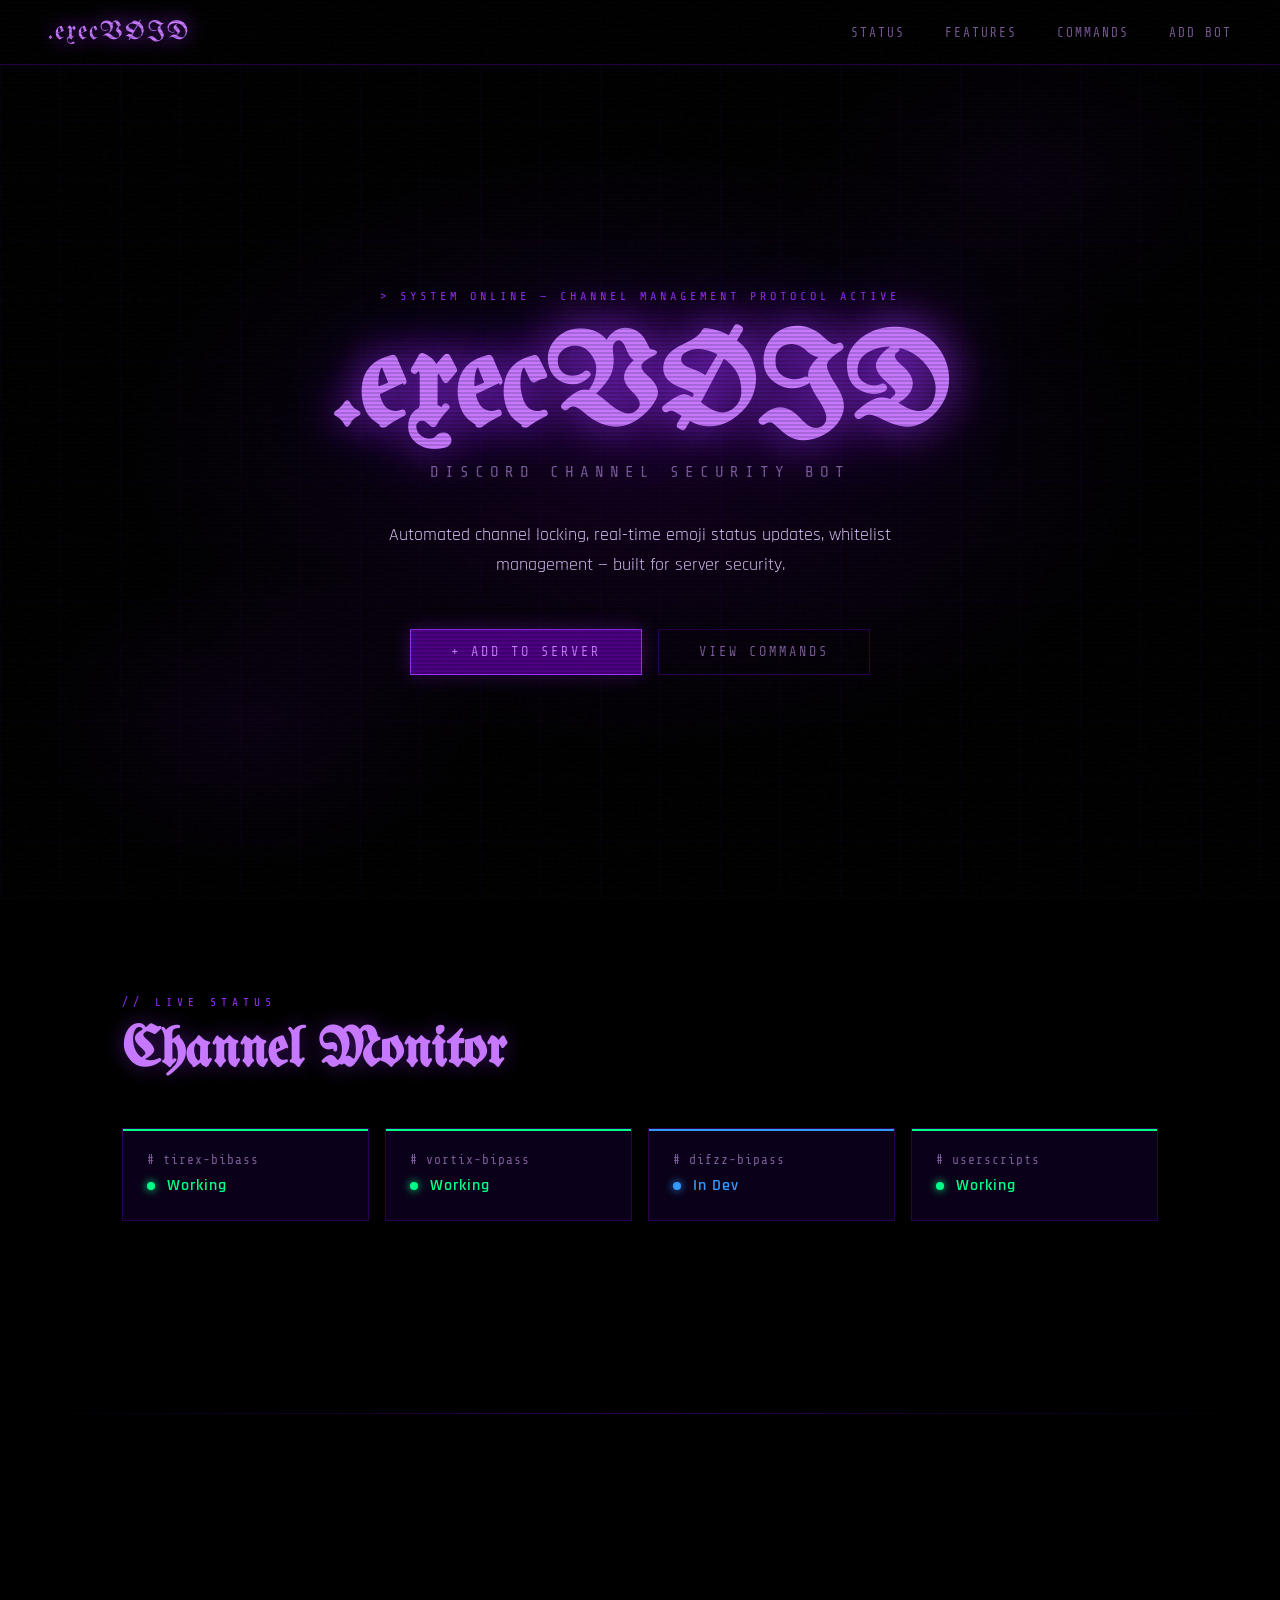
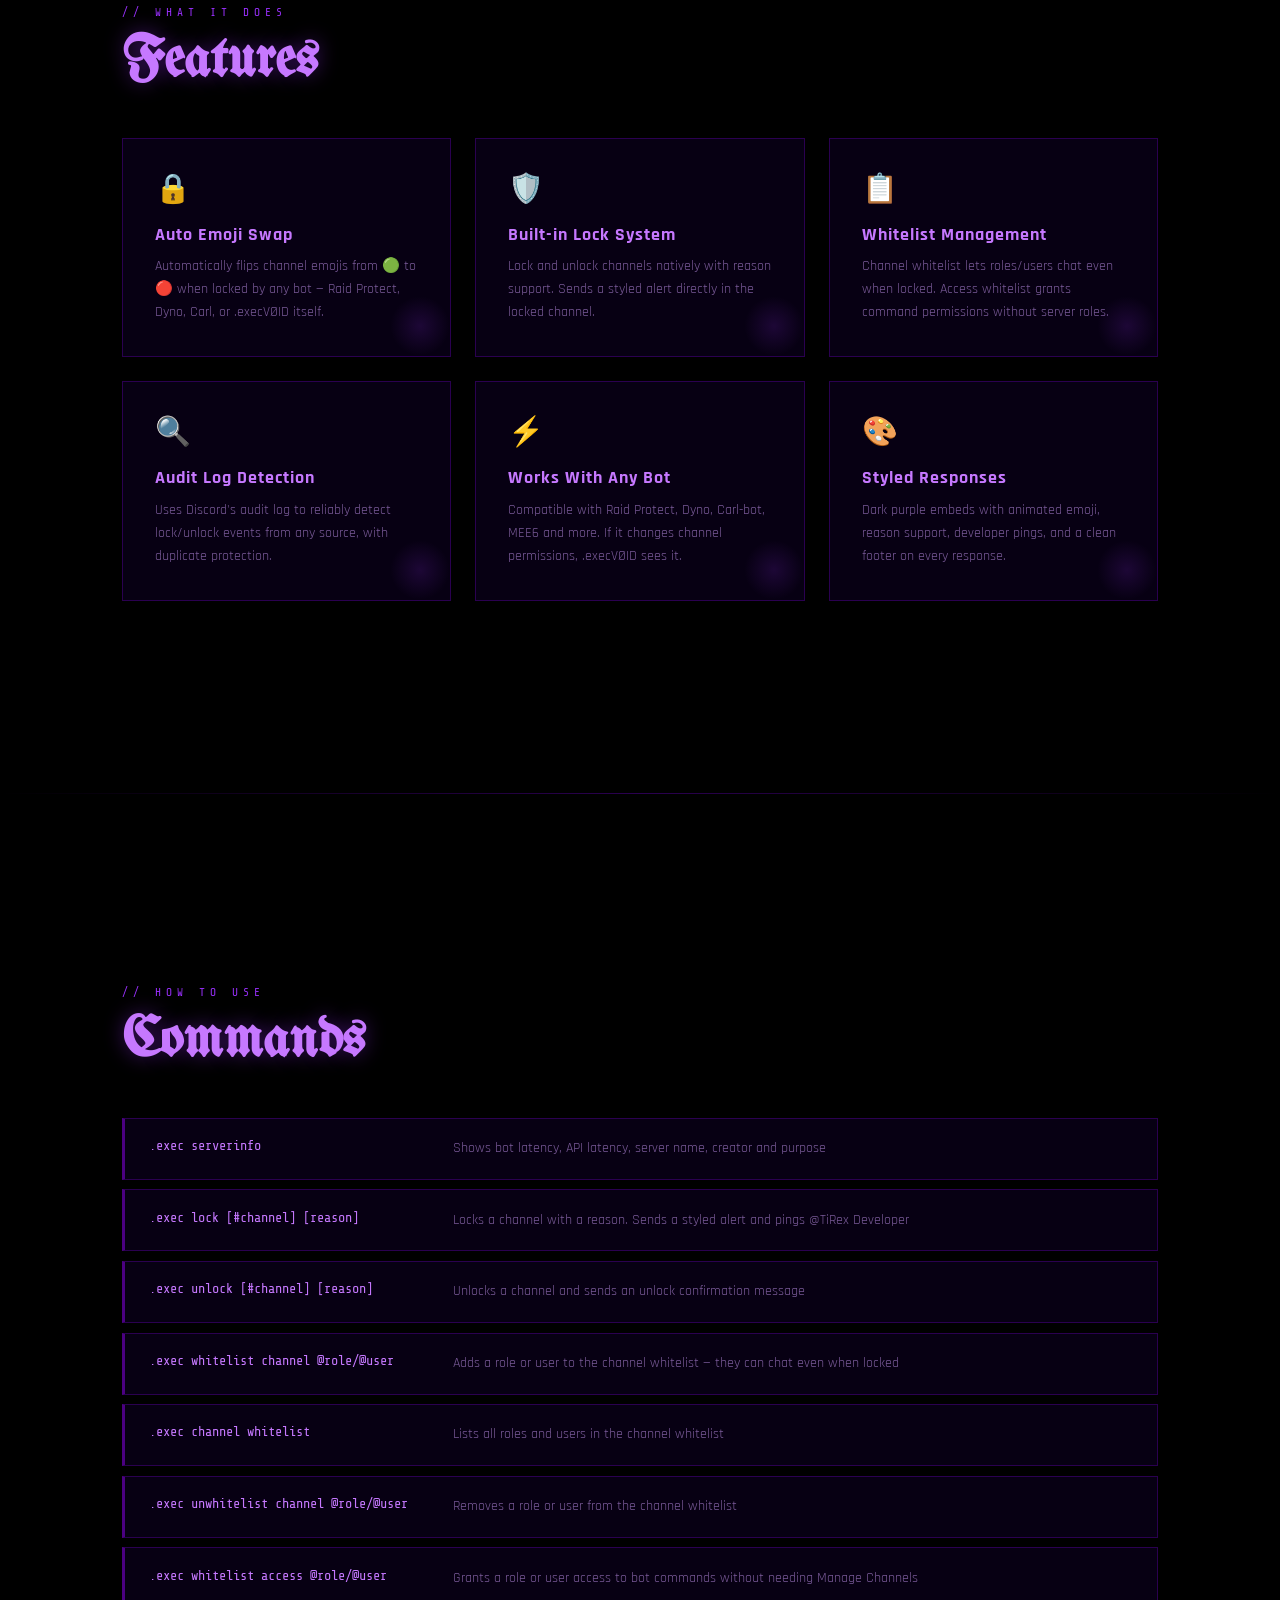
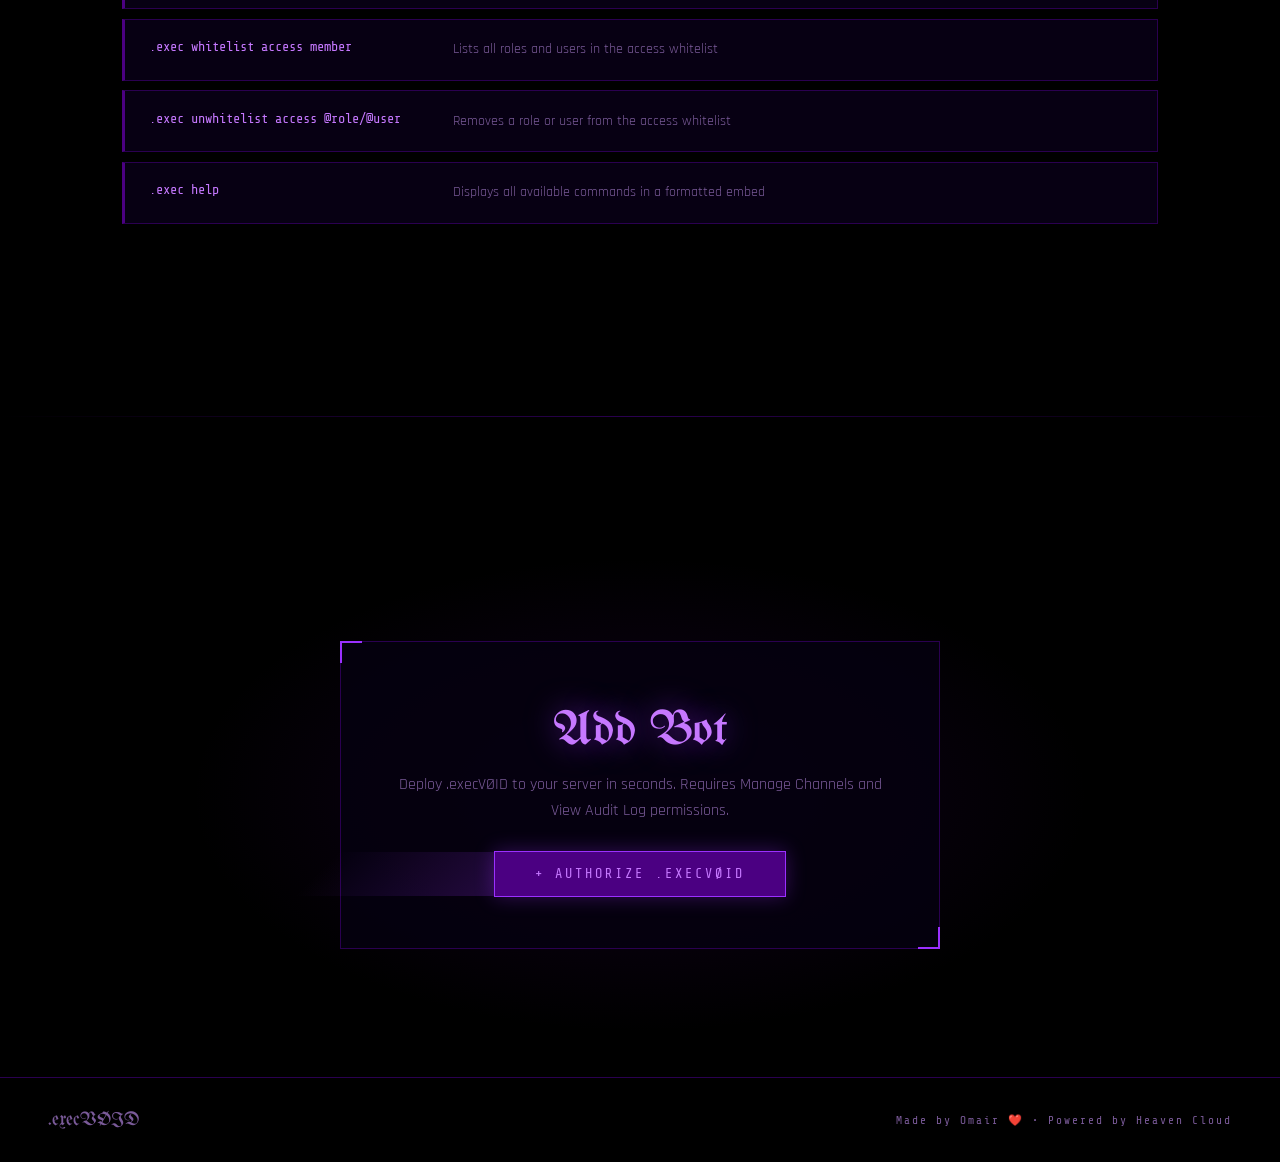
==== index.html @ 6644c199 "Add files via upload" ====
<!DOCTYPE html>
<html lang="en">
<head>
  <meta charset="UTF-8" />
  <meta name="viewport" content="width=device-width, initial-scale=1.0"/>
  <title>.execVØID — Discord Bot</title>
  <link href="https://fonts.googleapis.com/css2?family=UnifrakturMaguntia&family=Share+Tech+Mono&family=Rajdhani:wght@300;400;600;700&display=swap" rel="stylesheet"/>
  <style>
    :root {
      --void: #000000;
      --deep: #05000f;
      --abyss: #0d0020;
      --purple: #4b0082;
      --violet: #6b00b8;
      --glow: #9b30ff;
      --bright: #c678ff;
      --text: #e0c8ff;
      --muted: #7a5a99;
      --border: #2a0050;
    }

    * { margin: 0; padding: 0; box-sizing: border-box; }

    html { scroll-behavior: smooth; }

    body {
      background: var(--void);
      color: var(--text);
      font-family: 'Rajdhani', sans-serif;
      overflow-x: hidden;
      cursor: crosshair;
    }

    /* Scanline overlay */
    body::before {
      content: '';
      position: fixed;
      inset: 0;
      background: repeating-linear-gradient(
        0deg,
        transparent,
        transparent 2px,
        rgba(0,0,0,0.15) 2px,
        rgba(0,0,0,0.15) 4px
      );
      pointer-events: none;
      z-index: 999;
    }

    /* Noise texture */
    body::after {
      content: '';
      position: fixed;
      inset: 0;
      background-image: url("data:image/svg+xml,%3Csvg viewBox='0 0 200 200' xmlns='http://www.w3.org/2000/svg'%3E%3Cfilter id='n'%3E%3CfeTurbulence type='fractalNoise' baseFrequency='0.9' numOctaves='4' stitchTiles='stitch'/%3E%3C/filter%3E%3Crect width='100%25' height='100%25' filter='url(%23n)' opacity='0.04'/%3E%3C/svg%3E");
      pointer-events: none;
      z-index: 998;
      opacity: 0.4;
    }

    /* ---- NAV ---- */
    nav {
      position: fixed;
      top: 0; left: 0; right: 0;
      z-index: 100;
      display: flex;
      justify-content: space-between;
      align-items: center;
      padding: 1.2rem 3rem;
      background: rgba(0,0,0,0.85);
      backdrop-filter: blur(12px);
      border-bottom: 1px solid var(--border);
    }

    .nav-logo {
      font-family: 'UnifrakturMaguntia', cursive;
      font-size: 1.6rem;
      color: var(--bright);
      text-shadow: 0 0 20px var(--glow);
      letter-spacing: 2px;
    }

    .nav-links {
      display: flex;
      gap: 2.5rem;
      list-style: none;
    }

    .nav-links a {
      color: var(--muted);
      text-decoration: none;
      font-family: 'Share Tech Mono', monospace;
      font-size: 0.8rem;
      letter-spacing: 2px;
      text-transform: uppercase;
      transition: color 0.3s;
    }

    .nav-links a:hover { color: var(--bright); }

    /* ---- HERO ---- */
    .hero {
      min-height: 100vh;
      display: flex;
      flex-direction: column;
      align-items: center;
      justify-content: center;
      position: relative;
      padding: 8rem 2rem 4rem;
      text-align: center;
    }

    .hero-bg {
      position: absolute;
      inset: 0;
      background:
        radial-gradient(ellipse 60% 50% at 50% 50%, rgba(75,0,130,0.25) 0%, transparent 70%),
        radial-gradient(ellipse 30% 30% at 20% 80%, rgba(107,0,184,0.1) 0%, transparent 60%),
        radial-gradient(ellipse 30% 30% at 80% 20%, rgba(107,0,184,0.08) 0%, transparent 60%);
    }

    /* Grid lines */
    .hero-grid {
      position: absolute;
      inset: 0;
      background-image:
        linear-gradient(rgba(75,0,130,0.08) 1px, transparent 1px),
        linear-gradient(90deg, rgba(75,0,130,0.08) 1px, transparent 1px);
      background-size: 60px 60px;
    }

    .hero-tag {
      font-family: 'Share Tech Mono', monospace;
      font-size: 0.75rem;
      letter-spacing: 4px;
      color: var(--glow);
      text-transform: uppercase;
      margin-bottom: 1.5rem;
      opacity: 0;
      animation: fadeUp 0.8s ease 0.2s forwards;
    }

    .hero-tag::before { content: '> '; }

    .hero-title {
      font-family: 'UnifrakturMaguntia', cursive;
      font-size: clamp(4rem, 10vw, 9rem);
      line-height: 1;
      color: var(--bright);
      text-shadow:
        0 0 40px rgba(155,48,255,0.8),
        0 0 80px rgba(155,48,255,0.4),
        0 0 120px rgba(155,48,255,0.2);
      margin-bottom: 0.5rem;
      opacity: 0;
      animation: fadeUp 0.8s ease 0.4s forwards;
    }

    .hero-sub {
      font-family: 'Share Tech Mono', monospace;
      font-size: clamp(0.7rem, 2vw, 1rem);
      color: var(--muted);
      letter-spacing: 6px;
      text-transform: uppercase;
      margin-bottom: 2.5rem;
      opacity: 0;
      animation: fadeUp 0.8s ease 0.6s forwards;
    }

    .hero-desc {
      max-width: 560px;
      font-size: 1.1rem;
      color: var(--text);
      line-height: 1.7;
      opacity: 0.8;
      margin-bottom: 3rem;
      opacity: 0;
      animation: fadeUp 0.8s ease 0.8s forwards;
    }

    .hero-buttons {
      display: flex;
      gap: 1rem;
      flex-wrap: wrap;
      justify-content: center;
      opacity: 0;
      animation: fadeUp 0.8s ease 1s forwards;
    }

    .btn-primary {
      padding: 0.9rem 2.5rem;
      background: var(--purple);
      color: var(--bright);
      text-decoration: none;
      font-family: 'Share Tech Mono', monospace;
      font-size: 0.85rem;
      letter-spacing: 3px;
      text-transform: uppercase;
      border: 1px solid var(--glow);
      position: relative;
      overflow: hidden;
      transition: all 0.3s;
      box-shadow: 0 0 20px rgba(155,48,255,0.3);
    }

    .btn-primary::before {
      content: '';
      position: absolute;
      inset: 0;
      background: linear-gradient(135deg, transparent 40%, rgba(155,48,255,0.2));
      transform: translateX(-100%);
      transition: transform 0.4s;
    }

    .btn-primary:hover::before { transform: translateX(0); }
    .btn-primary:hover {
      box-shadow: 0 0 40px rgba(155,48,255,0.6);
      border-color: var(--bright);
    }

    .btn-secondary {
      padding: 0.9rem 2.5rem;
      background: transparent;
      color: var(--muted);
      text-decoration: none;
      font-family: 'Share Tech Mono', monospace;
      font-size: 0.85rem;
      letter-spacing: 3px;
      text-transform: uppercase;
      border: 1px solid var(--border);
      transition: all 0.3s;
    }

    .btn-secondary:hover {
      color: var(--text);
      border-color: var(--muted);
    }

    /* ---- STATUS ---- */
    .section {
      padding: 6rem 2rem;
      max-width: 1100px;
      margin: 0 auto;
    }

    .section-label {
      font-family: 'Share Tech Mono', monospace;
      font-size: 0.7rem;
      letter-spacing: 5px;
      color: var(--glow);
      text-transform: uppercase;
      margin-bottom: 0.8rem;
    }

    .section-label::before { content: '// '; }

    .section-title {
      font-family: 'UnifrakturMaguntia', cursive;
      font-size: clamp(2rem, 5vw, 3.5rem);
      color: var(--bright);
      margin-bottom: 3rem;
      text-shadow: 0 0 20px rgba(155,48,255,0.4);
    }

    .divider {
      width: 100%;
      height: 1px;
      background: linear-gradient(90deg, transparent, var(--border), transparent);
      margin: 6rem 0;
    }

    /* Status cards */
    .status-grid {
      display: grid;
      grid-template-columns: repeat(auto-fill, minmax(220px, 1fr));
      gap: 1rem;
    }

    .status-card {
      background: rgba(13,0,32,0.8);
      border: 1px solid var(--border);
      padding: 1.5rem;
      position: relative;
      overflow: hidden;
      transition: border-color 0.3s;
    }

    .status-card::before {
      content: '';
      position: absolute;
      top: 0; left: 0; right: 0;
      height: 2px;
    }

    .status-card.green::before { background: #00ff88; }
    .status-card.red::before { background: #ff3355; }
    .status-card.blue::before { background: #3399ff; }

    .status-card:hover { border-color: var(--muted); }

    .status-channel {
      font-family: 'Share Tech Mono', monospace;
      font-size: 0.8rem;
      color: var(--muted);
      margin-bottom: 0.5rem;
      letter-spacing: 1px;
    }

    .status-channel::before { content: '# '; }

    .status-dot {
      display: inline-block;
      width: 8px; height: 8px;
      border-radius: 50%;
      margin-right: 8px;
      position: relative;
    }

    .status-dot.green { background: #00ff88; box-shadow: 0 0 8px #00ff88; animation: pulse-green 2s infinite; }
    .status-dot.red { background: #ff3355; box-shadow: 0 0 8px #ff3355; }
    .status-dot.blue { background: #3399ff; box-shadow: 0 0 8px #3399ff; animation: pulse-blue 2s infinite; }

    .status-label {
      font-size: 1rem;
      font-weight: 600;
      letter-spacing: 1px;
    }

    .status-label.green { color: #00ff88; }
    .status-label.red { color: #ff3355; }
    .status-label.blue { color: #3399ff; }

    /* ---- FEATURES ---- */
    .features-grid {
      display: grid;
      grid-template-columns: repeat(auto-fill, minmax(300px, 1fr));
      gap: 1.5rem;
    }

    .feature-card {
      background: rgba(13,0,32,0.6);
      border: 1px solid var(--border);
      padding: 2rem;
      position: relative;
      overflow: hidden;
      transition: all 0.3s;
    }

    .feature-card::after {
      content: '';
      position: absolute;
      bottom: 0; right: 0;
      width: 60px; height: 60px;
      background: radial-gradient(circle, rgba(155,48,255,0.15), transparent 70%);
    }

    .feature-card:hover {
      border-color: var(--purple);
      box-shadow: 0 0 30px rgba(75,0,130,0.3);
      transform: translateY(-2px);
    }

    .feature-icon {
      font-size: 1.8rem;
      margin-bottom: 1rem;
    }

    .feature-title {
      font-size: 1.1rem;
      font-weight: 700;
      color: var(--bright);
      margin-bottom: 0.6rem;
      letter-spacing: 1px;
    }

    .feature-desc {
      font-size: 0.9rem;
      color: var(--muted);
      line-height: 1.6;
    }

    /* ---- COMMANDS ---- */
    .commands-list {
      display: flex;
      flex-direction: column;
      gap: 0.6rem;
    }

    .cmd-row {
      display: flex;
      align-items: flex-start;
      gap: 1.5rem;
      padding: 1.2rem 1.5rem;
      background: rgba(13,0,32,0.6);
      border: 1px solid var(--border);
      border-left: 3px solid var(--purple);
      transition: all 0.2s;
    }

    .cmd-row:hover {
      border-left-color: var(--glow);
      background: rgba(75,0,130,0.1);
    }

    .cmd-name {
      font-family: 'Share Tech Mono', monospace;
      font-size: 0.85rem;
      color: var(--bright);
      white-space: nowrap;
      min-width: 280px;
    }

    .cmd-desc {
      font-size: 0.9rem;
      color: var(--muted);
      line-height: 1.5;
    }

    /* ---- ADD BOT ---- */
    .add-section {
      text-align: center;
      padding: 8rem 2rem;
      position: relative;
    }

    .add-section::before {
      content: '';
      position: absolute;
      inset: 0;
      background: radial-gradient(ellipse 50% 60% at 50% 50%, rgba(75,0,130,0.2), transparent 70%);
    }

    .add-box {
      max-width: 600px;
      margin: 0 auto;
      position: relative;
      border: 1px solid var(--border);
      padding: 4rem 3rem;
      background: rgba(5,0,15,0.9);
    }

    .add-box::before, .add-box::after {
      content: '';
      position: absolute;
      width: 20px; height: 20px;
      border-color: var(--glow);
      border-style: solid;
    }

    .add-box::before {
      top: -1px; left: -1px;
      border-width: 2px 0 0 2px;
    }

    .add-box::after {
      bottom: -1px; right: -1px;
      border-width: 0 2px 2px 0;
    }

    .add-title {
      font-family: 'UnifrakturMaguntia', cursive;
      font-size: 3rem;
      color: var(--bright);
      text-shadow: 0 0 30px rgba(155,48,255,0.6);
      margin-bottom: 1rem;
    }

    .add-desc {
      color: var(--muted);
      font-size: 1rem;
      margin-bottom: 2.5rem;
      line-height: 1.6;
    }

    /* ---- FOOTER ---- */
    footer {
      border-top: 1px solid var(--border);
      padding: 2rem 3rem;
      display: flex;
      justify-content: space-between;
      align-items: center;
    }

    .footer-logo {
      font-family: 'UnifrakturMaguntia', cursive;
      font-size: 1.2rem;
      color: var(--muted);
    }

    .footer-text {
      font-family: 'Share Tech Mono', monospace;
      font-size: 0.7rem;
      color: var(--muted);
      letter-spacing: 2px;
    }

    /* ---- ANIMATIONS ---- */
    @keyframes fadeUp {
      from { opacity: 0; transform: translateY(20px); }
      to { opacity: 1; transform: translateY(0); }
    }

    @keyframes pulse-green {
      0%, 100% { box-shadow: 0 0 8px #00ff88; }
      50% { box-shadow: 0 0 16px #00ff88; }
    }

    @keyframes pulse-blue {
      0%, 100% { box-shadow: 0 0 8px #3399ff; }
      50% { box-shadow: 0 0 16px #3399ff; }
    }

    /* glitch effect on title hover */
    .hero-title:hover {
      animation: glitch 0.3s ease;
    }

    @keyframes glitch {
      0% { text-shadow: 0 0 40px rgba(155,48,255,0.8), 0 0 80px rgba(155,48,255,0.4); }
      20% { text-shadow: -3px 0 #ff0066, 3px 0 #00ffff, 0 0 40px rgba(155,48,255,0.8); transform: skewX(-2deg); }
      40% { text-shadow: 3px 0 #ff0066, -3px 0 #00ffff, 0 0 40px rgba(155,48,255,0.8); transform: skewX(2deg); }
      60% { text-shadow: -2px 0 #ff0066, 2px 0 #00ffff; transform: skewX(-1deg); }
      80% { text-shadow: 0 0 40px rgba(155,48,255,0.8), 0 0 80px rgba(155,48,255,0.4); transform: skewX(0); }
      100% { text-shadow: 0 0 40px rgba(155,48,255,0.8), 0 0 80px rgba(155,48,255,0.4); }
    }

    /* scroll reveal */
    .reveal {
      opacity: 0;
      transform: translateY(30px);
      transition: opacity 0.7s ease, transform 0.7s ease;
    }
    .reveal.visible {
      opacity: 1;
      transform: translateY(0);
    }
  </style>
</head>
<body>

  <!-- NAV -->
  <nav>
    <div class="nav-logo">.execVØID</div>
    <ul class="nav-links">
      <li><a href="#status">Status</a></li>
      <li><a href="#features">Features</a></li>
      <li><a href="#commands">Commands</a></li>
      <li><a href="#add">Add Bot</a></li>
    </ul>
  </nav>

  <!-- HERO -->
  <section class="hero">
    <div class="hero-bg"></div>
    <div class="hero-grid"></div>
    <p class="hero-tag">System Online — Channel Management Protocol Active</p>
    <h1 class="hero-title">.execVØID</h1>
    <p class="hero-sub">Discord Channel Security Bot</p>
    <p class="hero-desc">Automated channel locking, real-time emoji status updates, whitelist management — built for server security.</p>
    <div class="hero-buttons">
      <a href="https://discord.com/oauth2/authorize?client_id=1495782087574159471&permissions=67760&integration_type=0&scope=bot" class="btn-primary">+ Add to Server</a>
      <a href="#commands" class="btn-secondary">View Commands</a>
    </div>
  </section>

  <!-- STATUS -->
  <div class="section" id="status">
    <div class="reveal">
      <p class="section-label">Live Status</p>
      <h2 class="section-title">Channel Monitor</h2>
      <div class="status-grid">
        <div class="status-card green">
          <div class="status-channel">tirex-bibass</div>
          <span class="status-dot green"></span>
          <span class="status-label green">Working</span>
        </div>
        <div class="status-card green">
          <div class="status-channel">vortix-bipass</div>
          <span class="status-dot green"></span>
          <span class="status-label green">Working</span>
        </div>
        <div class="status-card blue">
          <div class="status-channel">difzz-bipass</div>
          <span class="status-dot blue"></span>
          <span class="status-label blue">In Dev</span>
        </div>
        <div class="status-card green">
          <div class="status-channel">userscripts</div>
          <span class="status-dot green"></span>
          <span class="status-label green">Working</span>
        </div>
      </div>
    </div>
  </div>

  <div class="divider"></div>

  <!-- FEATURES -->
  <div class="section" id="features">
    <div class="reveal">
      <p class="section-label">What it does</p>
      <h2 class="section-title">Features</h2>
      <div class="features-grid">
        <div class="feature-card">
          <div class="feature-icon">🔒</div>
          <div class="feature-title">Auto Emoji Swap</div>
          <div class="feature-desc">Automatically flips channel emojis from 🟢 to 🔴 when locked by any bot — Raid Protect, Dyno, Carl, or .execVØID itself.</div>
        </div>
        <div class="feature-card">
          <div class="feature-icon">🛡️</div>
          <div class="feature-title">Built-in Lock System</div>
          <div class="feature-desc">Lock and unlock channels natively with reason support. Sends a styled alert directly in the locked channel.</div>
        </div>
        <div class="feature-card">
          <div class="feature-icon">📋</div>
          <div class="feature-title">Whitelist Management</div>
          <div class="feature-desc">Channel whitelist lets roles/users chat even when locked. Access whitelist grants command permissions without server roles.</div>
        </div>
        <div class="feature-card">
          <div class="feature-icon">🔍</div>
          <div class="feature-title">Audit Log Detection</div>
          <div class="feature-desc">Uses Discord's audit log to reliably detect lock/unlock events from any source, with duplicate protection.</div>
        </div>
        <div class="feature-card">
          <div class="feature-icon">⚡</div>
          <div class="feature-title">Works With Any Bot</div>
          <div class="feature-desc">Compatible with Raid Protect, Dyno, Carl-bot, MEE6 and more. If it changes channel permissions, .execVØID sees it.</div>
        </div>
        <div class="feature-card">
          <div class="feature-icon">🎨</div>
          <div class="feature-title">Styled Responses</div>
          <div class="feature-desc">Dark purple embeds with animated emoji, reason support, developer pings, and a clean footer on every response.</div>
        </div>
      </div>
    </div>
  </div>

  <div class="divider"></div>

  <!-- COMMANDS -->
  <div class="section" id="commands">
    <div class="reveal">
      <p class="section-label">How to use</p>
      <h2 class="section-title">Commands</h2>
      <div class="commands-list">
        <div class="cmd-row">
          <span class="cmd-name">.exec serverinfo</span>
          <span class="cmd-desc">Shows bot latency, API latency, server name, creator and purpose</span>
        </div>
        <div class="cmd-row">
          <span class="cmd-name">.exec lock [#channel] [reason]</span>
          <span class="cmd-desc">Locks a channel with a reason. Sends a styled alert and pings @TiRex Developer</span>
        </div>
        <div class="cmd-row">
          <span class="cmd-name">.exec unlock [#channel] [reason]</span>
          <span class="cmd-desc">Unlocks a channel and sends an unlock confirmation message</span>
        </div>
        <div class="cmd-row">
          <span class="cmd-name">.exec whitelist channel @role/@user</span>
          <span class="cmd-desc">Adds a role or user to the channel whitelist — they can chat even when locked</span>
        </div>
        <div class="cmd-row">
          <span class="cmd-name">.exec channel whitelist</span>
          <span class="cmd-desc">Lists all roles and users in the channel whitelist</span>
        </div>
        <div class="cmd-row">
          <span class="cmd-name">.exec unwhitelist channel @role/@user</span>
          <span class="cmd-desc">Removes a role or user from the channel whitelist</span>
        </div>
        <div class="cmd-row">
          <span class="cmd-name">.exec whitelist access @role/@user</span>
          <span class="cmd-desc">Grants a role or user access to bot commands without needing Manage Channels</span>
        </div>
        <div class="cmd-row">
          <span class="cmd-name">.exec whitelist access member</span>
          <span class="cmd-desc">Lists all roles and users in the access whitelist</span>
        </div>
        <div class="cmd-row">
          <span class="cmd-name">.exec unwhitelist access @role/@user</span>
          <span class="cmd-desc">Removes a role or user from the access whitelist</span>
        </div>
        <div class="cmd-row">
          <span class="cmd-name">.exec help</span>
          <span class="cmd-desc">Displays all available commands in a formatted embed</span>
        </div>
      </div>
    </div>
  </div>

  <div class="divider"></div>

  <!-- ADD BOT -->
  <section class="add-section" id="add">
    <div class="add-box reveal">
      <div class="add-title">Add Bot</div>
      <p class="add-desc">Deploy .execVØID to your server in seconds. Requires Manage Channels and View Audit Log permissions.</p>
      <a href="https://discord.com/oauth2/authorize?client_id=1495782087574159471&permissions=67760&integration_type=0&scope=bot" class="btn-primary">+ Authorize .execVØID</a>
    </div>
  </section>

  <!-- FOOTER -->
  <footer>
    <div class="footer-logo">.execVØID</div>
    <div class="footer-text">Made by Omair ❤️ • Powered by Heaven Cloud</div>
  </footer>

  <script>
    // Scroll reveal
    const reveals = document.querySelectorAll('.reveal');
    const observer = new IntersectionObserver((entries) => {
      entries.forEach(e => {
        if (e.isIntersecting) e.target.classList.add('visible');
      });
    }, { threshold: 0.1 });
    reveals.forEach(r => observer.observe(r));

    // Typing cursor effect on hero tag
    const tag = document.querySelector('.hero-tag');
    const text = tag.textContent;
    tag.textContent = '';
    let i = 0;
    setTimeout(() => {
      const type = () => {
        if (i < text.length) {
          tag.textContent += text[i++];
          setTimeout(type, 40);
        }
      };
      type();
    }, 400);
  </script>
</body>
</html>
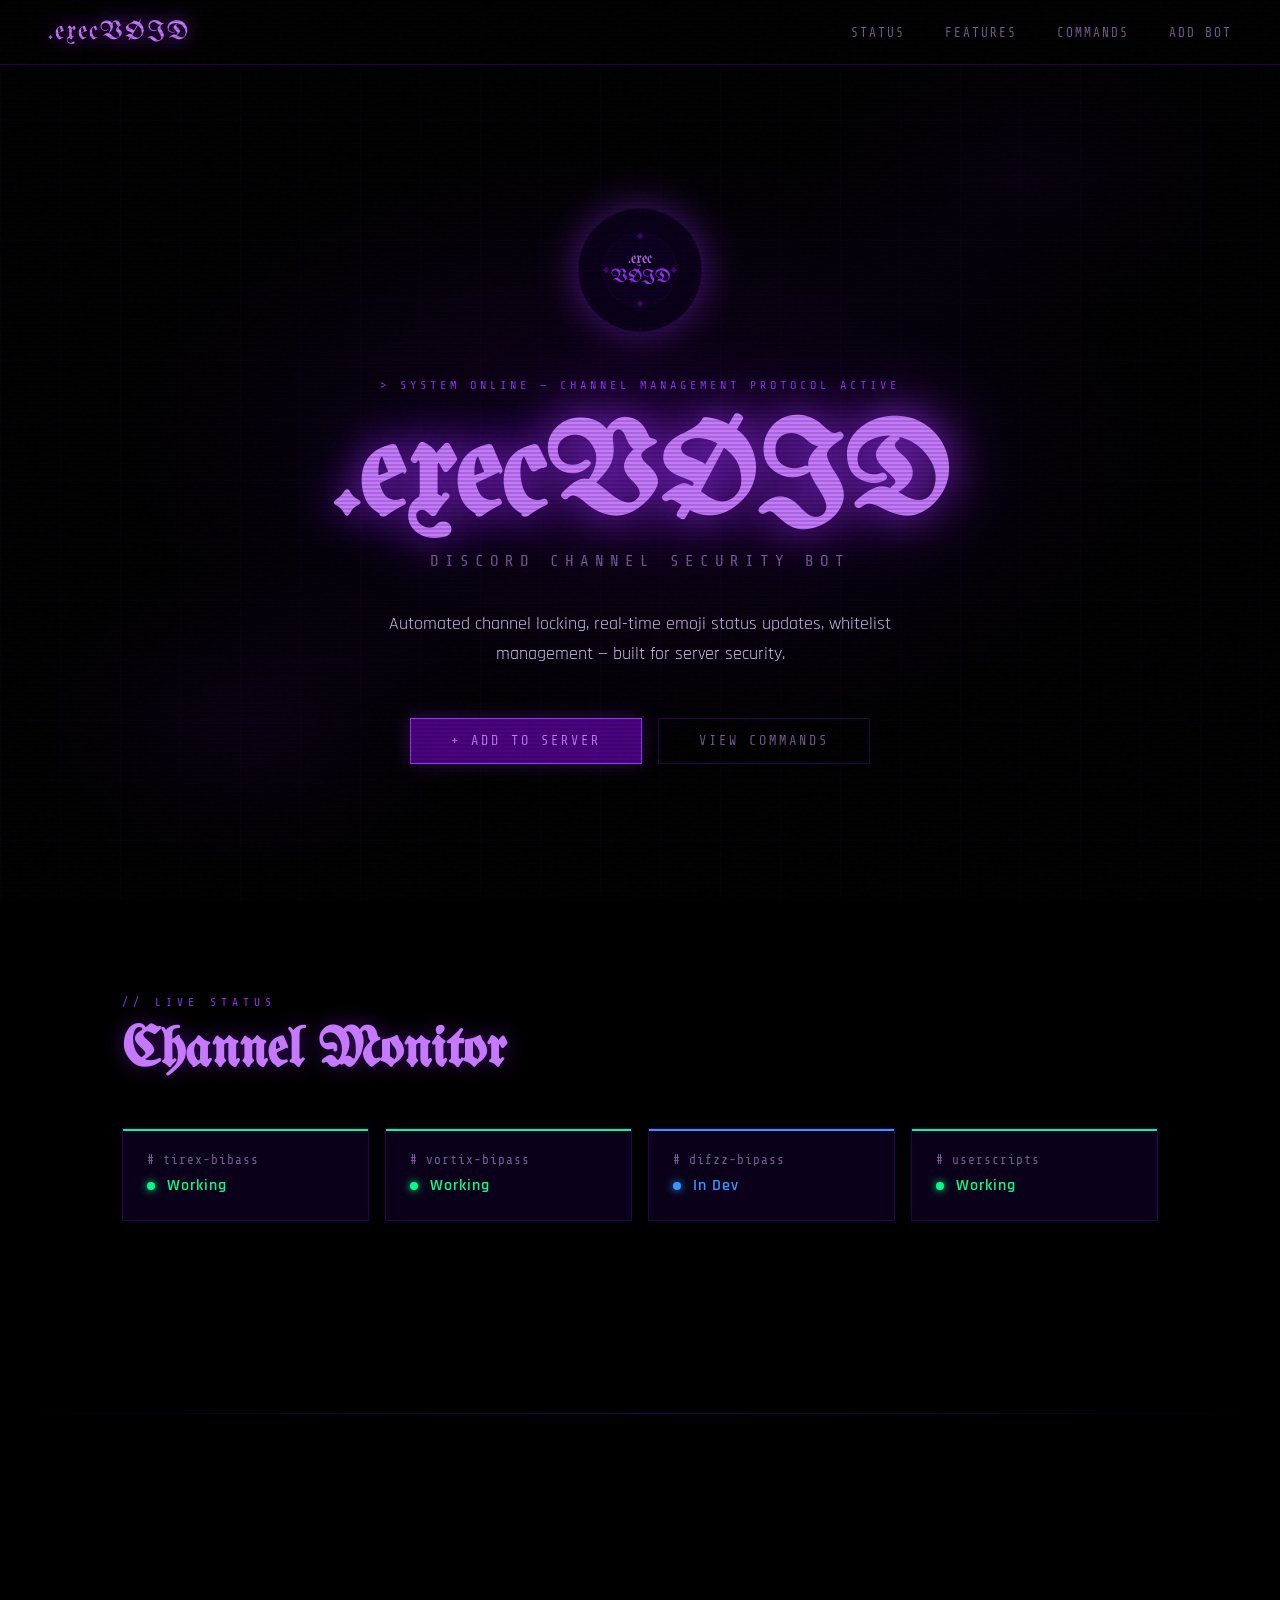
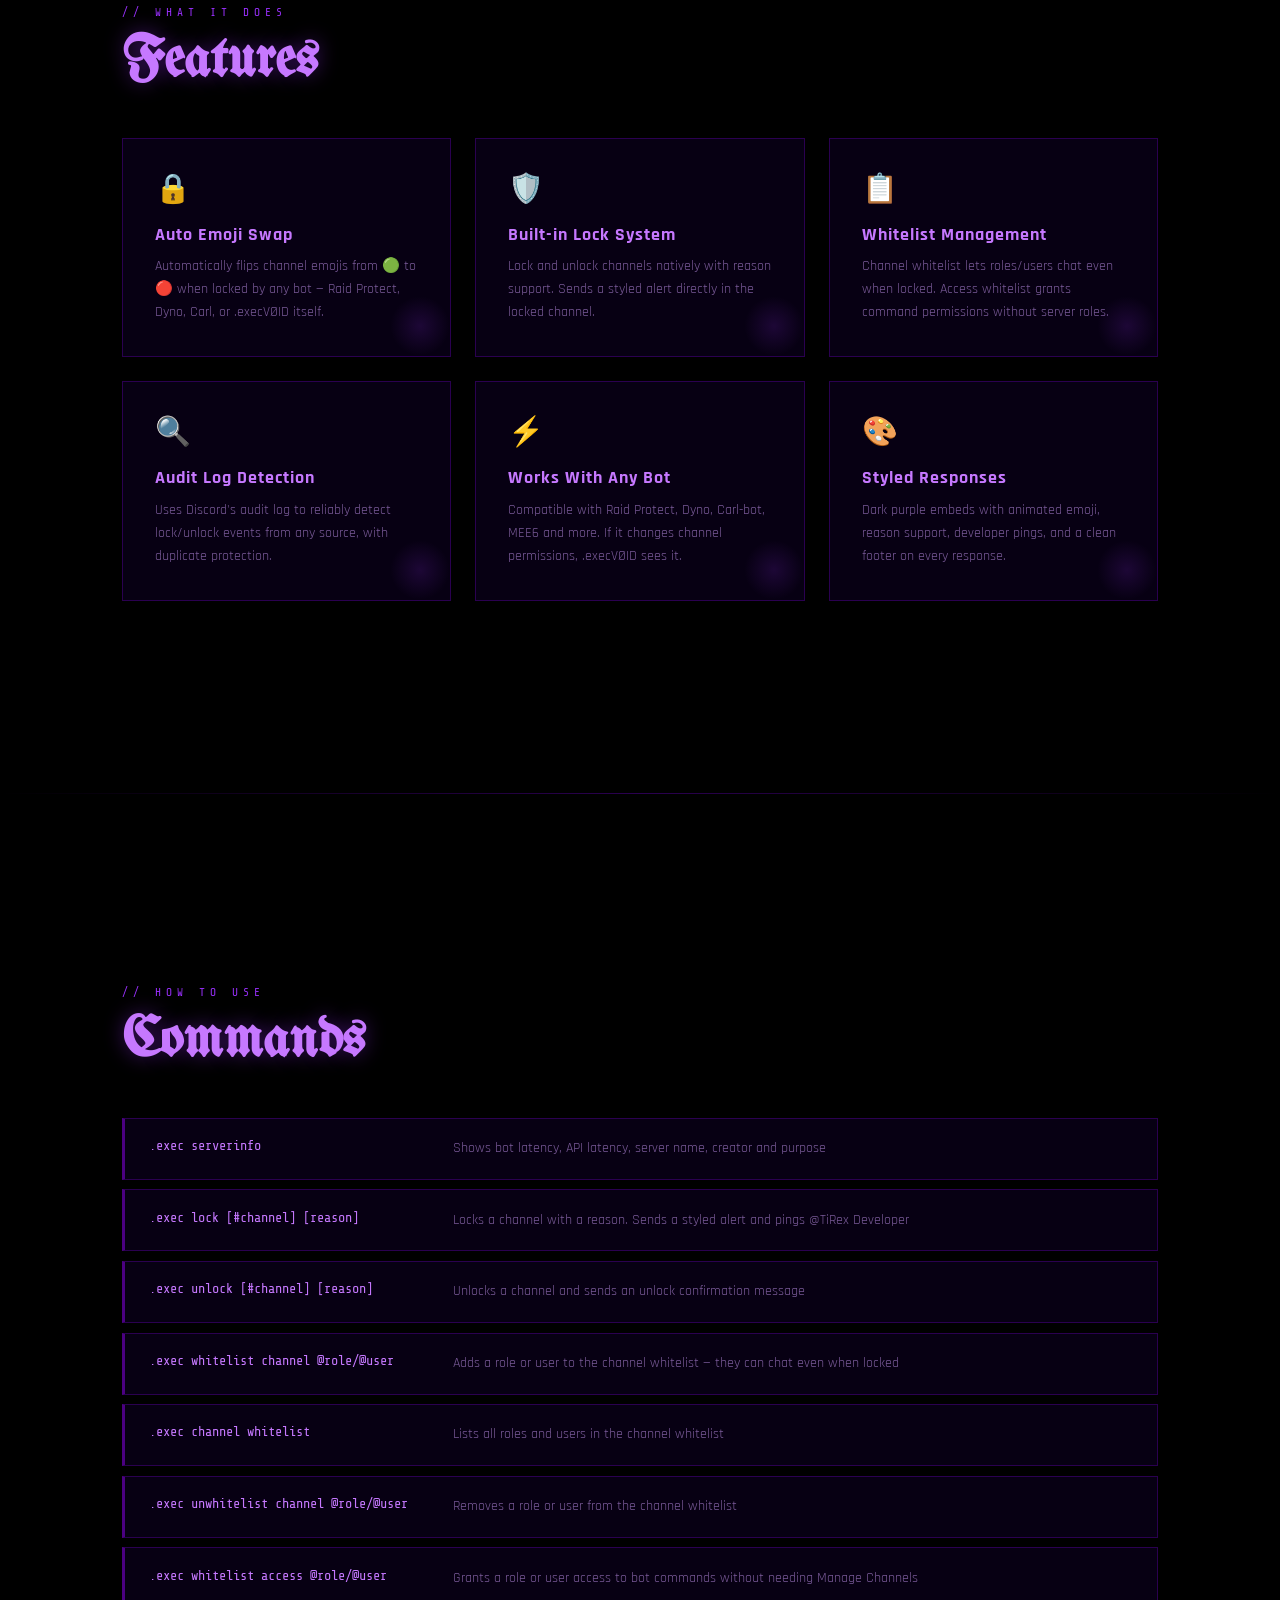
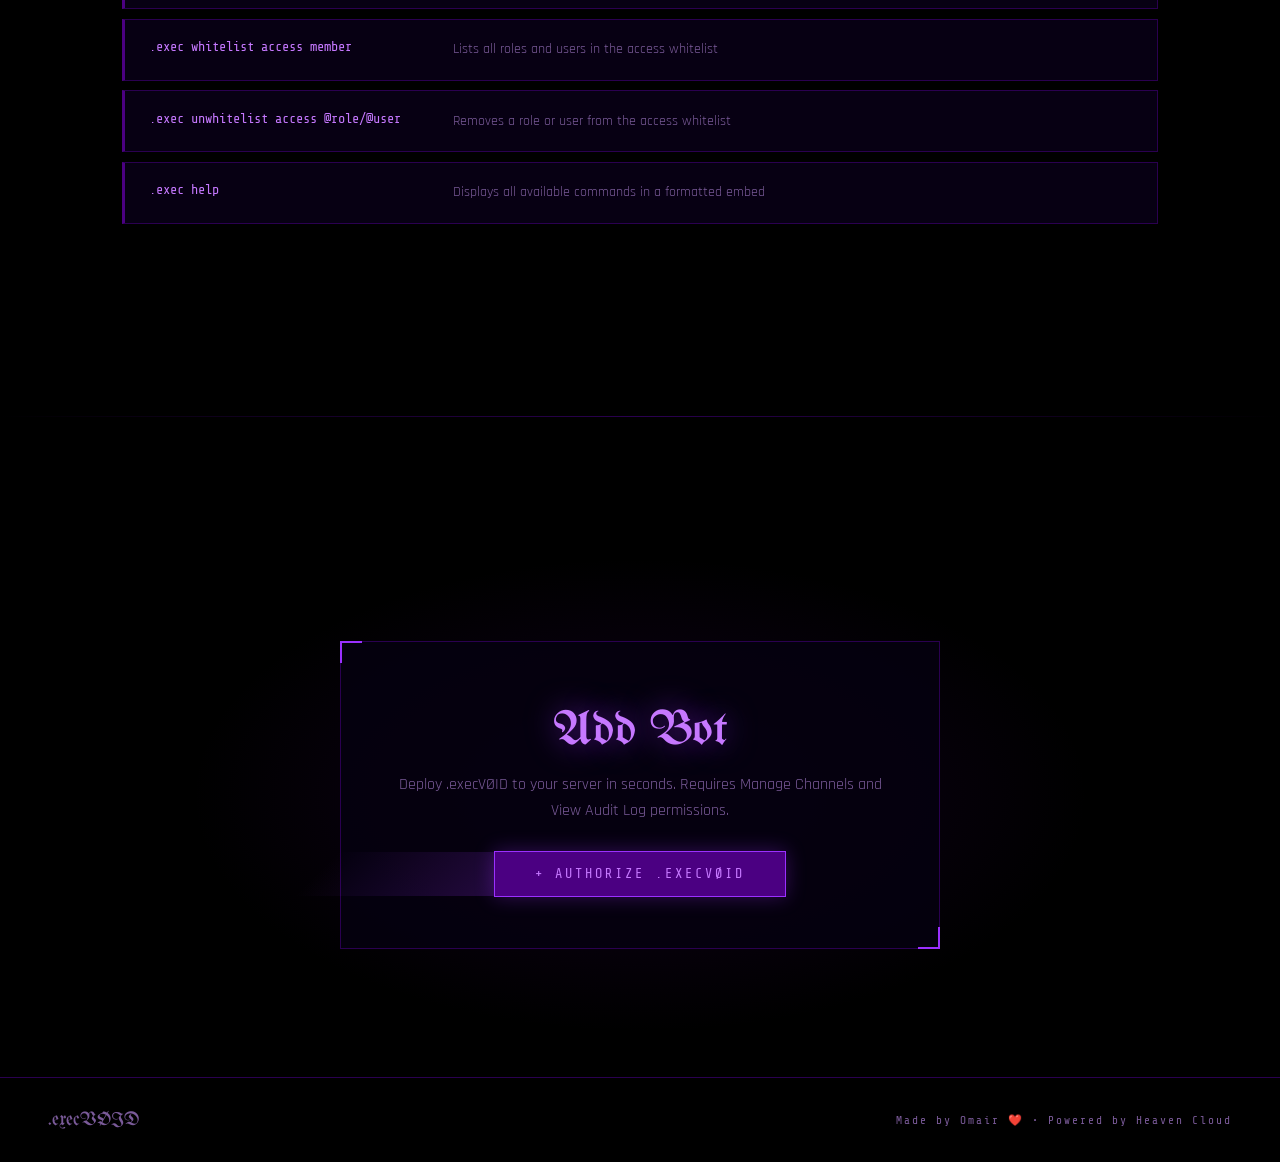
==== commit 3474ef5a: "Add files via upload" ====
--- a/index.html
+++ b/index.html
@@ -4,6 +4,7 @@
   <meta charset="UTF-8" />
   <meta name="viewport" content="width=device-width, initial-scale=1.0"/>
   <title>.execVØID — Discord Bot</title>
+  <link rel="icon" type="image/svg+xml" href="favicon.svg">
   <link href="https://fonts.googleapis.com/css2?family=UnifrakturMaguntia&family=Share+Tech+Mono&family=Rajdhani:wght@300;400;600;700&display=swap" rel="stylesheet"/>
   <style>
     :root {
@@ -129,6 +130,18 @@
       background-size: 60px 60px;
     }
 
+    .hero-logo {
+      margin-bottom: 2rem;
+      opacity: 0;
+      animation: fadeUp 0.8s ease 0.1s forwards;
+    }
+    .hero-logo svg {
+      animation: spin 30s linear infinite;
+    }
+    @keyframes spin {
+      from { transform: rotate(0deg); }
+      to { transform: rotate(360deg); }
+    }
     .hero-tag {
       font-family: 'Share Tech Mono', monospace;
       font-size: 0.75rem;
@@ -553,6 +566,32 @@
   <section class="hero">
     <div class="hero-bg"></div>
     <div class="hero-grid"></div>
+      <div class="hero-logo">
+      <svg width="140" height="140" viewBox="0 0 680 680" xmlns="http://www.w3.org/2000/svg" style="filter: drop-shadow(0 0 20px rgba(155,48,255,0.5));">
+        <circle cx="340" cy="340" r="300" fill="#0a0018" stroke="#3a0070" stroke-width="1.5"/>
+        <circle cx="340" cy="340" r="280" fill="none" stroke="#2a0050" stroke-width="0.5"/>
+        <g transform="translate(340,340)">
+          <line x1="0" y1="-298" x2="0" y2="-280" stroke="#6b00b8" stroke-width="1.5"/>
+          <line x1="0" y1="-298" x2="0" y2="-280" stroke="#6b00b8" stroke-width="1.5" transform="rotate(60)"/>
+          <line x1="0" y1="-298" x2="0" y2="-280" stroke="#6b00b8" stroke-width="1.5" transform="rotate(120)"/>
+          <line x1="0" y1="-298" x2="0" y2="-280" stroke="#6b00b8" stroke-width="1.5" transform="rotate(180)"/>
+          <line x1="0" y1="-298" x2="0" y2="-280" stroke="#6b00b8" stroke-width="1.5" transform="rotate(240)"/>
+          <line x1="0" y1="-298" x2="0" y2="-280" stroke="#6b00b8" stroke-width="1.5" transform="rotate(300)"/>
+        </g>
+        <polygon points="340,100 554,220 554,460 340,580 126,460 126,220" fill="none" stroke="#2a0050" stroke-width="0.8"/>
+        <line x1="340" y1="60" x2="340" y2="620" stroke="#1a0035" stroke-width="0.5"/>
+        <line x1="60" y1="340" x2="620" y2="340" stroke="#1a0035" stroke-width="0.5"/>
+        <circle cx="340" cy="340" r="180" fill="#0d0022" stroke="#4b0082" stroke-width="1"/>
+        <polygon points="340,162 354,176 340,190 326,176" fill="#4b0082" stroke="#9b30ff" stroke-width="0.5"/>
+        <polygon points="340,490 354,504 340,518 326,504" fill="#4b0082" stroke="#9b30ff" stroke-width="0.5"/>
+        <polygon points="162,340 176,354 190,340 176,326" fill="#4b0082" stroke="#9b30ff" stroke-width="0.5"/>
+        <polygon points="490,340 504,354 518,340 504,326" fill="#4b0082" stroke="#9b30ff" stroke-width="0.5"/>
+        <text x="340" y="308" text-anchor="middle" font-family="UnifrakturMaguntia,cursive" font-size="72" fill="#c678ff">.exec</text>
+        <text x="340" y="400" text-anchor="middle" font-family="UnifrakturMaguntia,cursive" font-size="90" fill="#9b30ff">VØID</text>
+        <line x1="140" y1="318" x2="220" y2="318" stroke="#4b0082" stroke-width="0.8"/>
+        <line x1="460" y1="318" x2="540" y2="318" stroke="#4b0082" stroke-width="0.8"/>
+      </svg>
+    </div>
     <p class="hero-tag">System Online — Channel Management Protocol Active</p>
     <h1 class="hero-title">.execVØID</h1>
     <p class="hero-sub">Discord Channel Security Bot</p>
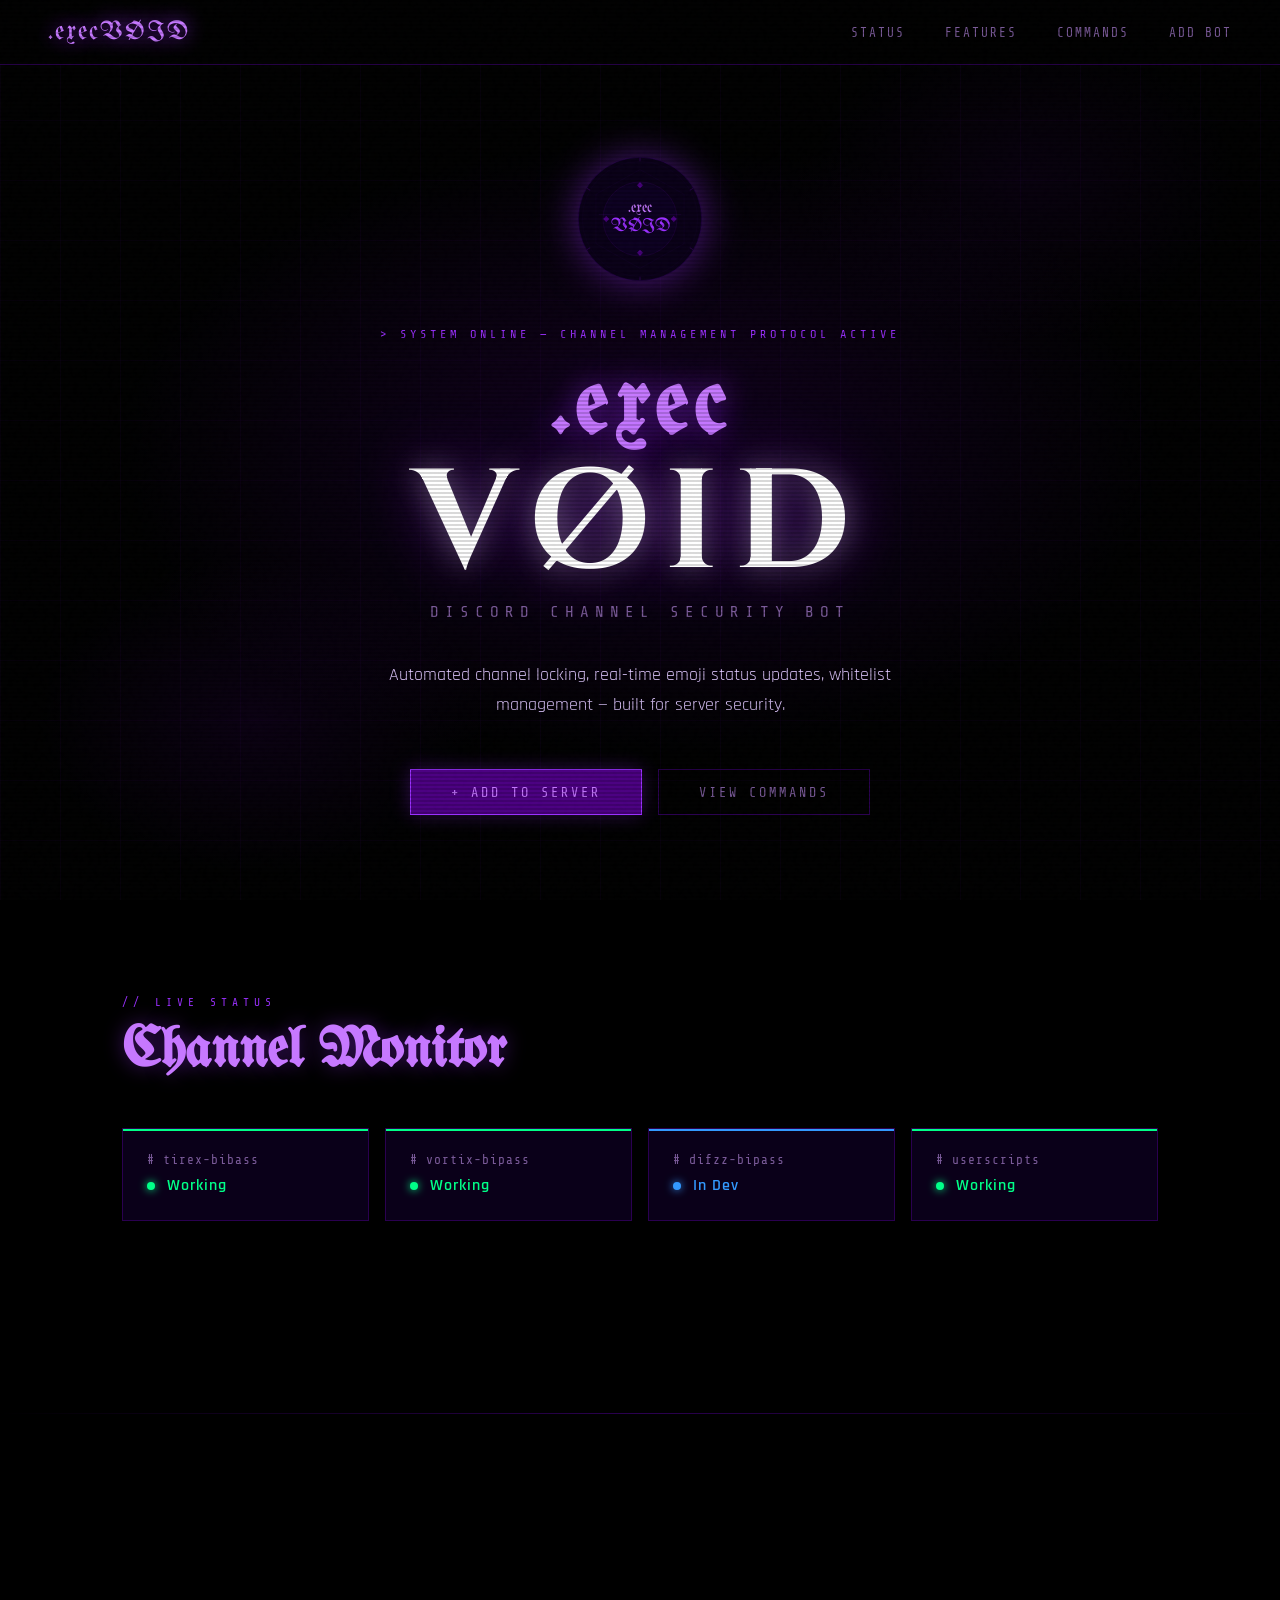
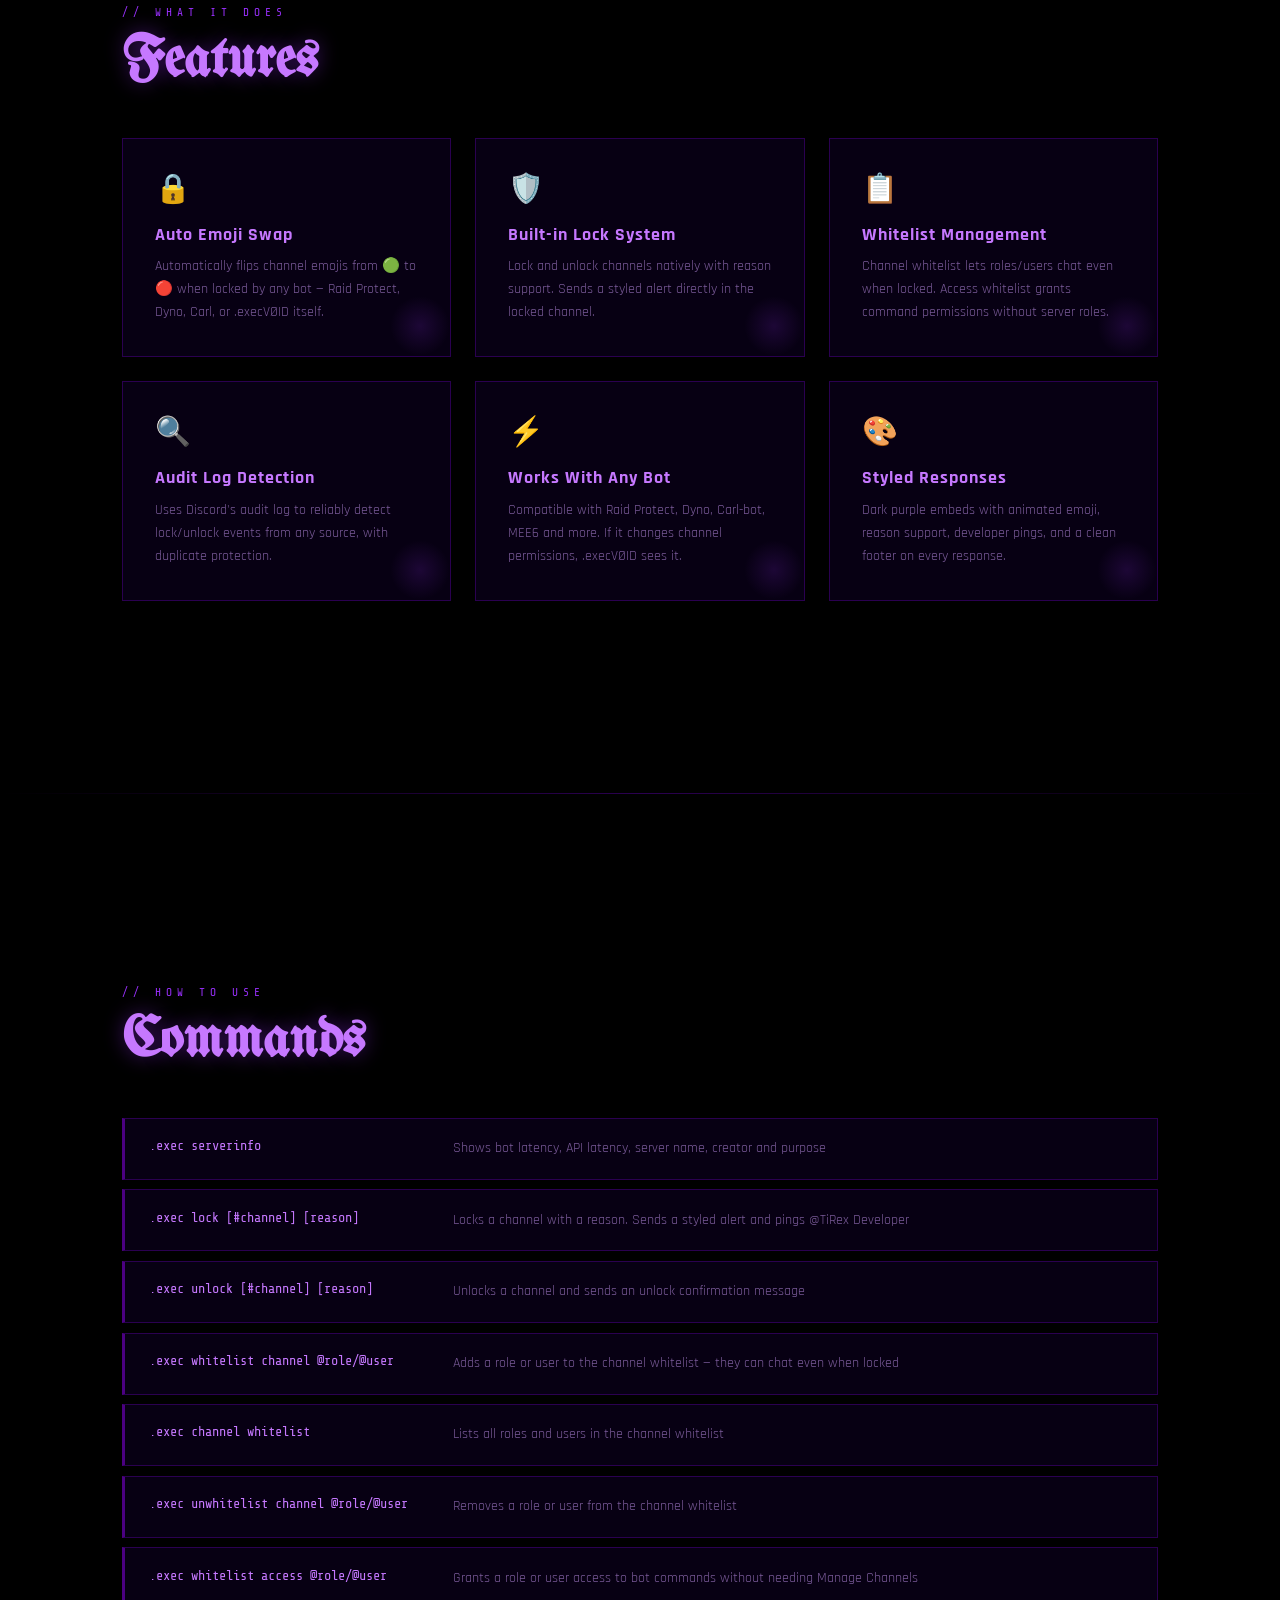
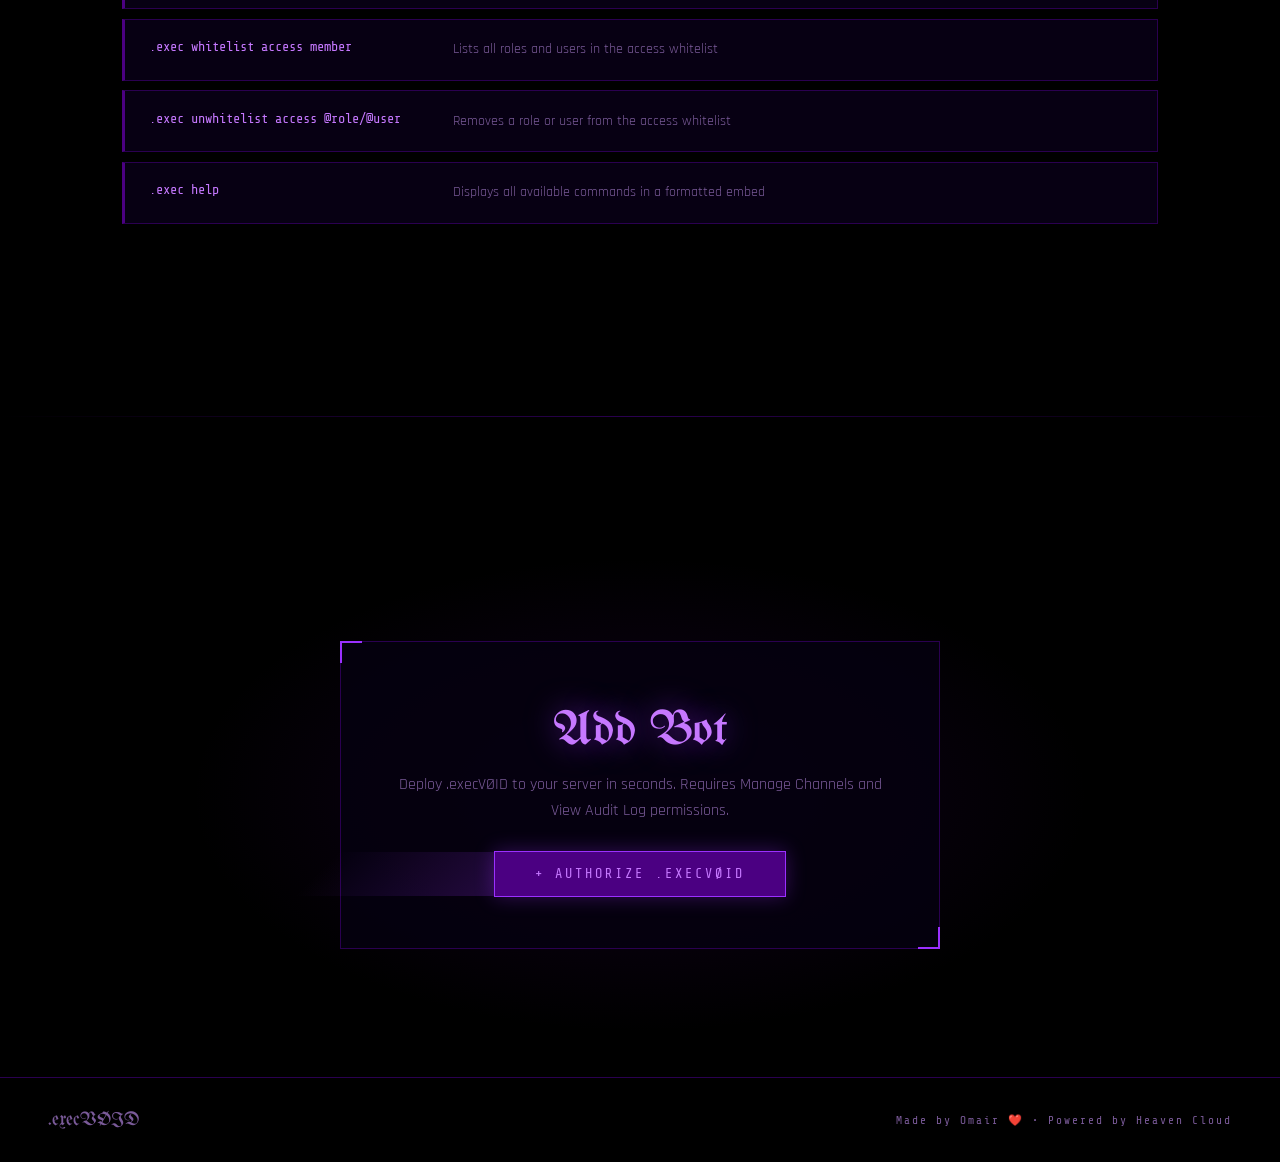
==== commit a7b1a43f: "Add files via upload" ====
--- a/index.html
+++ b/index.html
@@ -5,7 +5,7 @@
   <meta name="viewport" content="width=device-width, initial-scale=1.0"/>
   <title>.execVØID — Discord Bot</title>
   <link rel="icon" type="image/svg+xml" href="favicon.svg">
-  <link href="https://fonts.googleapis.com/css2?family=UnifrakturMaguntia&family=Share+Tech+Mono&family=Rajdhani:wght@300;400;600;700&display=swap" rel="stylesheet"/>
+  <link href="https://fonts.googleapis.com/css2?family=UnifrakturMaguntia&family=Share+Tech+Mono&family=Rajdhani:wght@300;400;600;700&family=Cinzel:wght@700&display=swap" rel="stylesheet"/>
   <style>
     :root {
       --void: #000000;
@@ -155,6 +155,41 @@
 
     .hero-tag::before { content: '> '; }
 
+    .exec-part {
+      color: #c678ff;
+      font-size: 0.7em;
+      display: block;
+      text-shadow: 0 0 20px rgba(155,48,255,0.6);
+      letter-spacing: 8px;
+    }
+    .void-part {
+      color: #ffffff;
+      font-size: 1em;
+      display: block;
+      text-shadow:
+        0 0 30px rgba(255,255,255,0.4),
+        0 0 60px rgba(155,48,255,0.6),
+        0 0 100px rgba(155,48,255,0.3);
+      letter-spacing: 12px;
+    }
+    .exec-part {
+      font-family: 'UnifrakturMaguntia', cursive;
+      color: #c678ff;
+      display: block;
+      text-shadow: 0 0 30px rgba(155,48,255,0.6);
+      letter-spacing: 6px;
+    }
+    .void-part {
+      font-family: 'Cinzel', serif;
+      font-weight: 700;
+      color: #ffffff;
+      display: block;
+      font-size: 1.1em;
+      letter-spacing: 16px;
+      text-shadow:
+        0 0 30px rgba(255,255,255,0.3),
+        0 0 60px rgba(155,48,255,0.5);
+    }
     .hero-title {
       font-family: 'UnifrakturMaguntia', cursive;
       font-size: clamp(4rem, 10vw, 9rem);
@@ -593,7 +628,7 @@
       </svg>
     </div>
     <p class="hero-tag">System Online — Channel Management Protocol Active</p>
-    <h1 class="hero-title">.execVØID</h1>
+    <h1 class="hero-title"><span class="exec-part">.exec</span><span class="void-part">VØID</span></h1>
     <p class="hero-sub">Discord Channel Security Bot</p>
     <p class="hero-desc">Automated channel locking, real-time emoji status updates, whitelist management — built for server security.</p>
     <div class="hero-buttons">
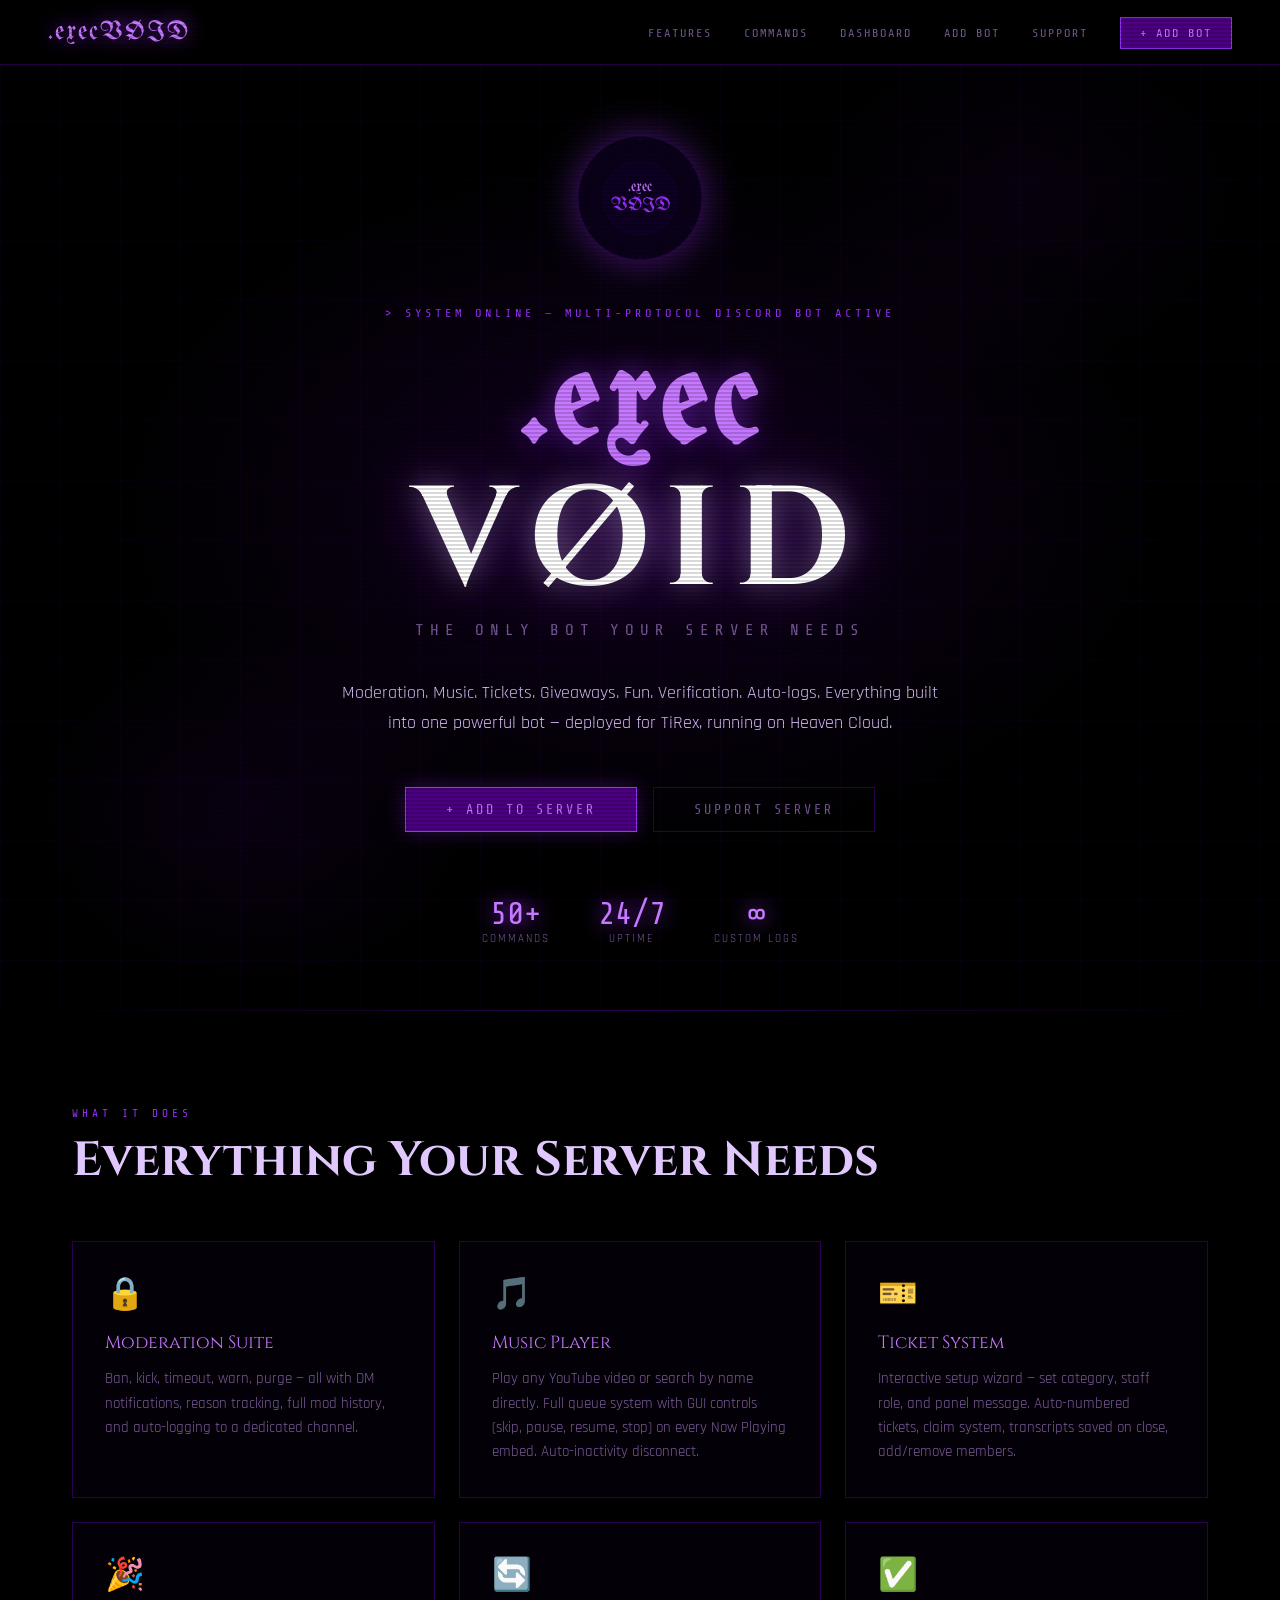
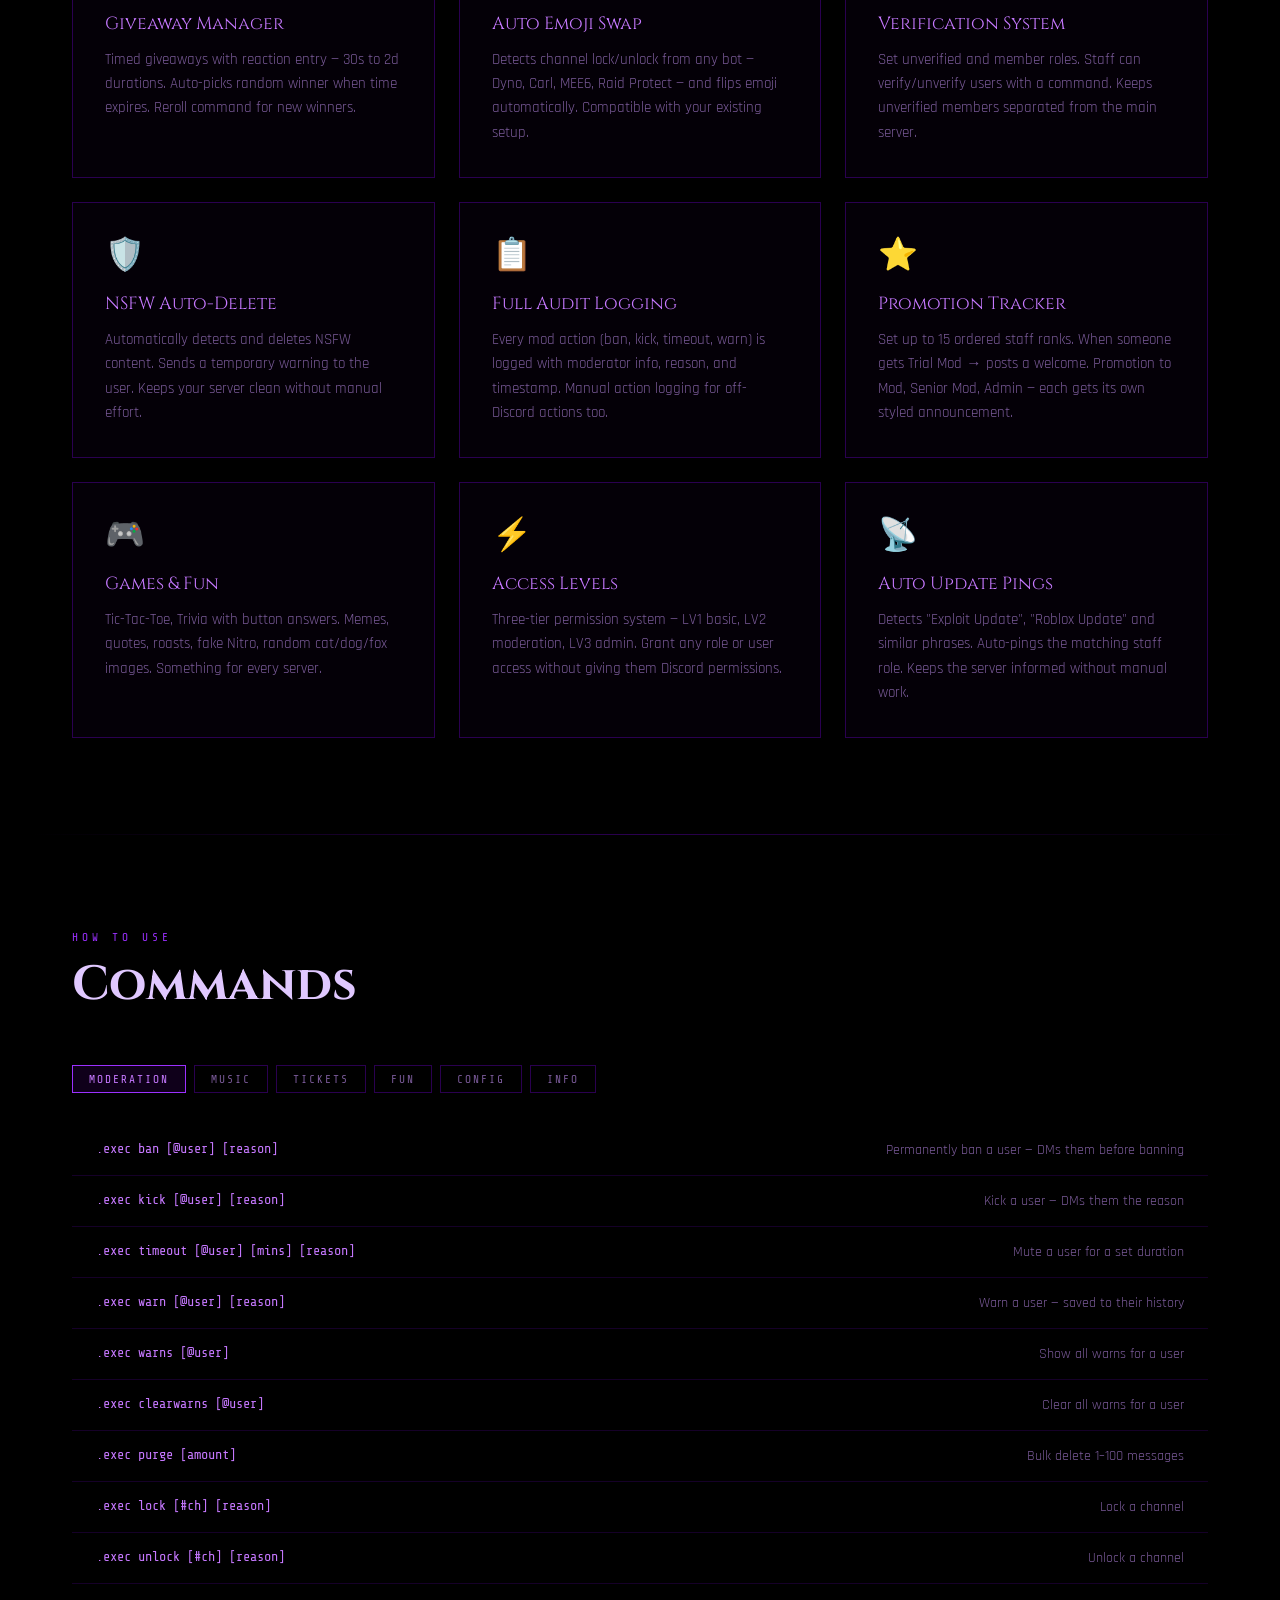
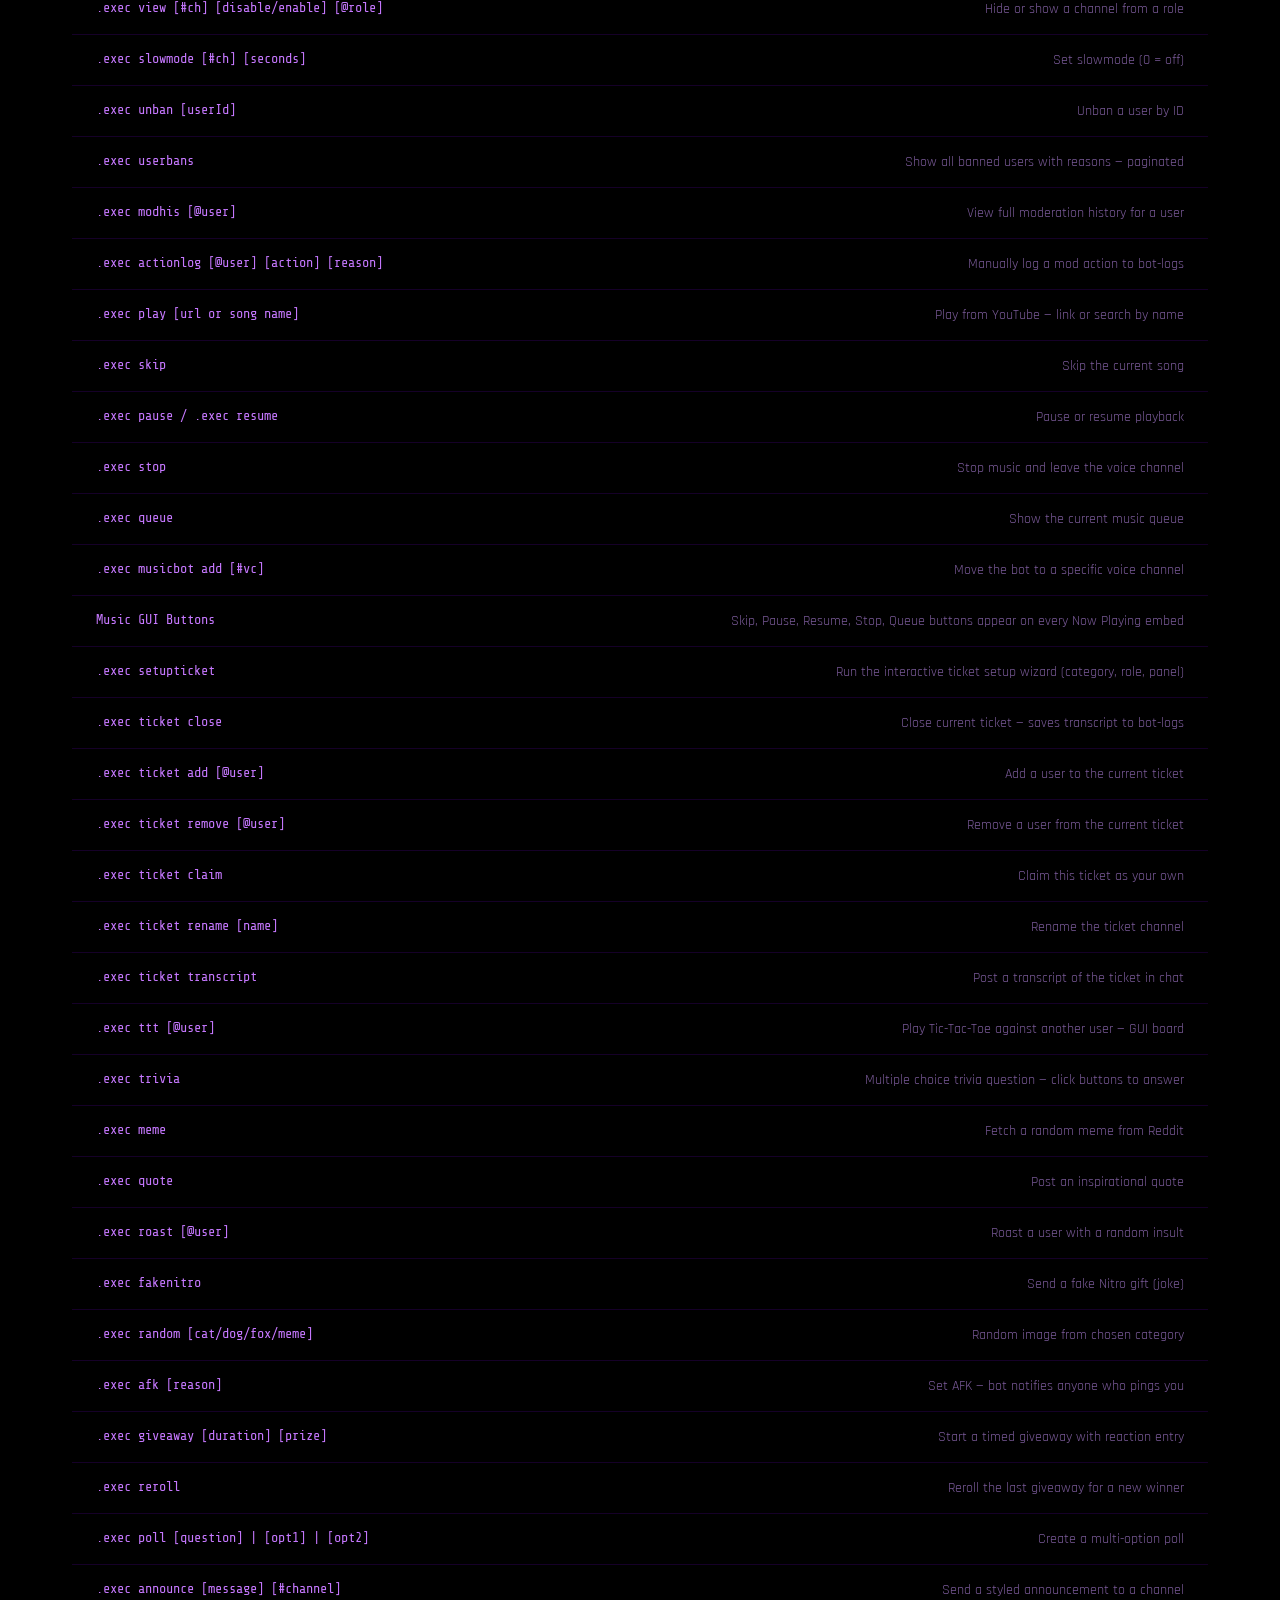
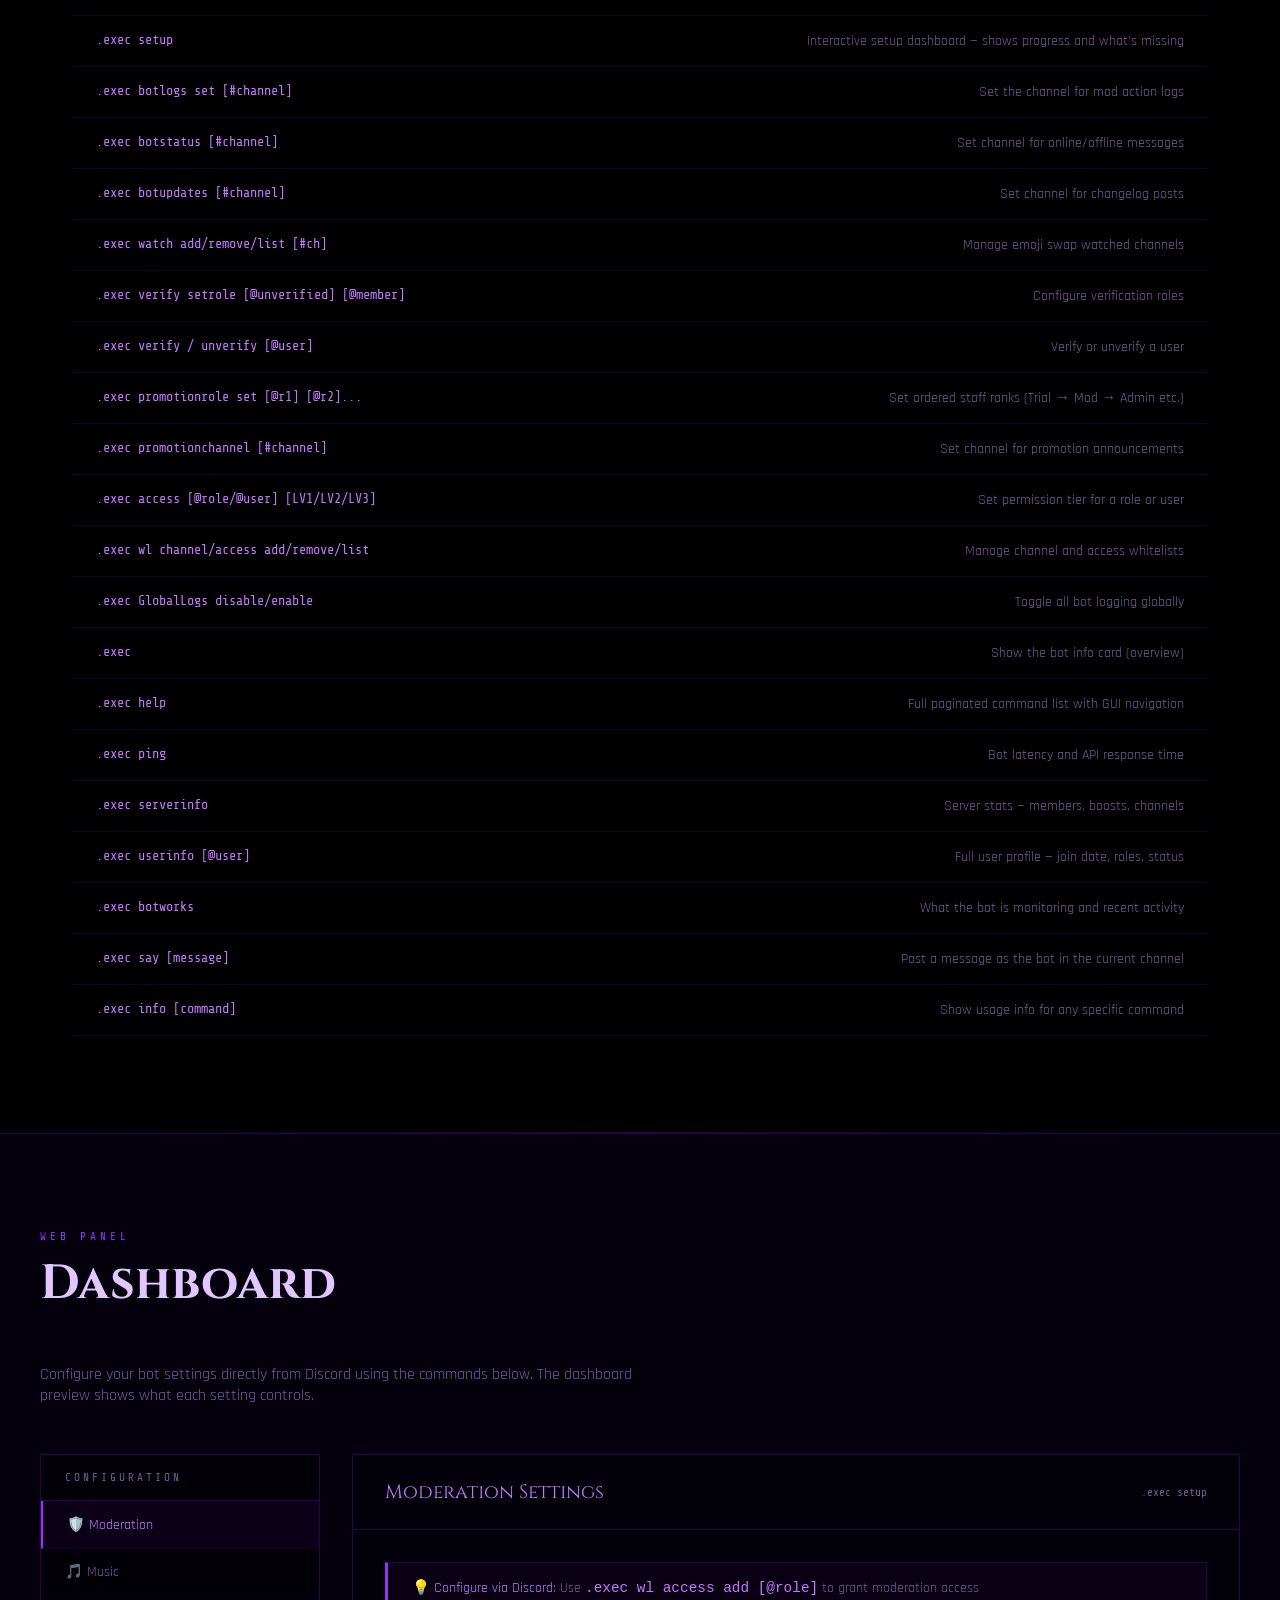
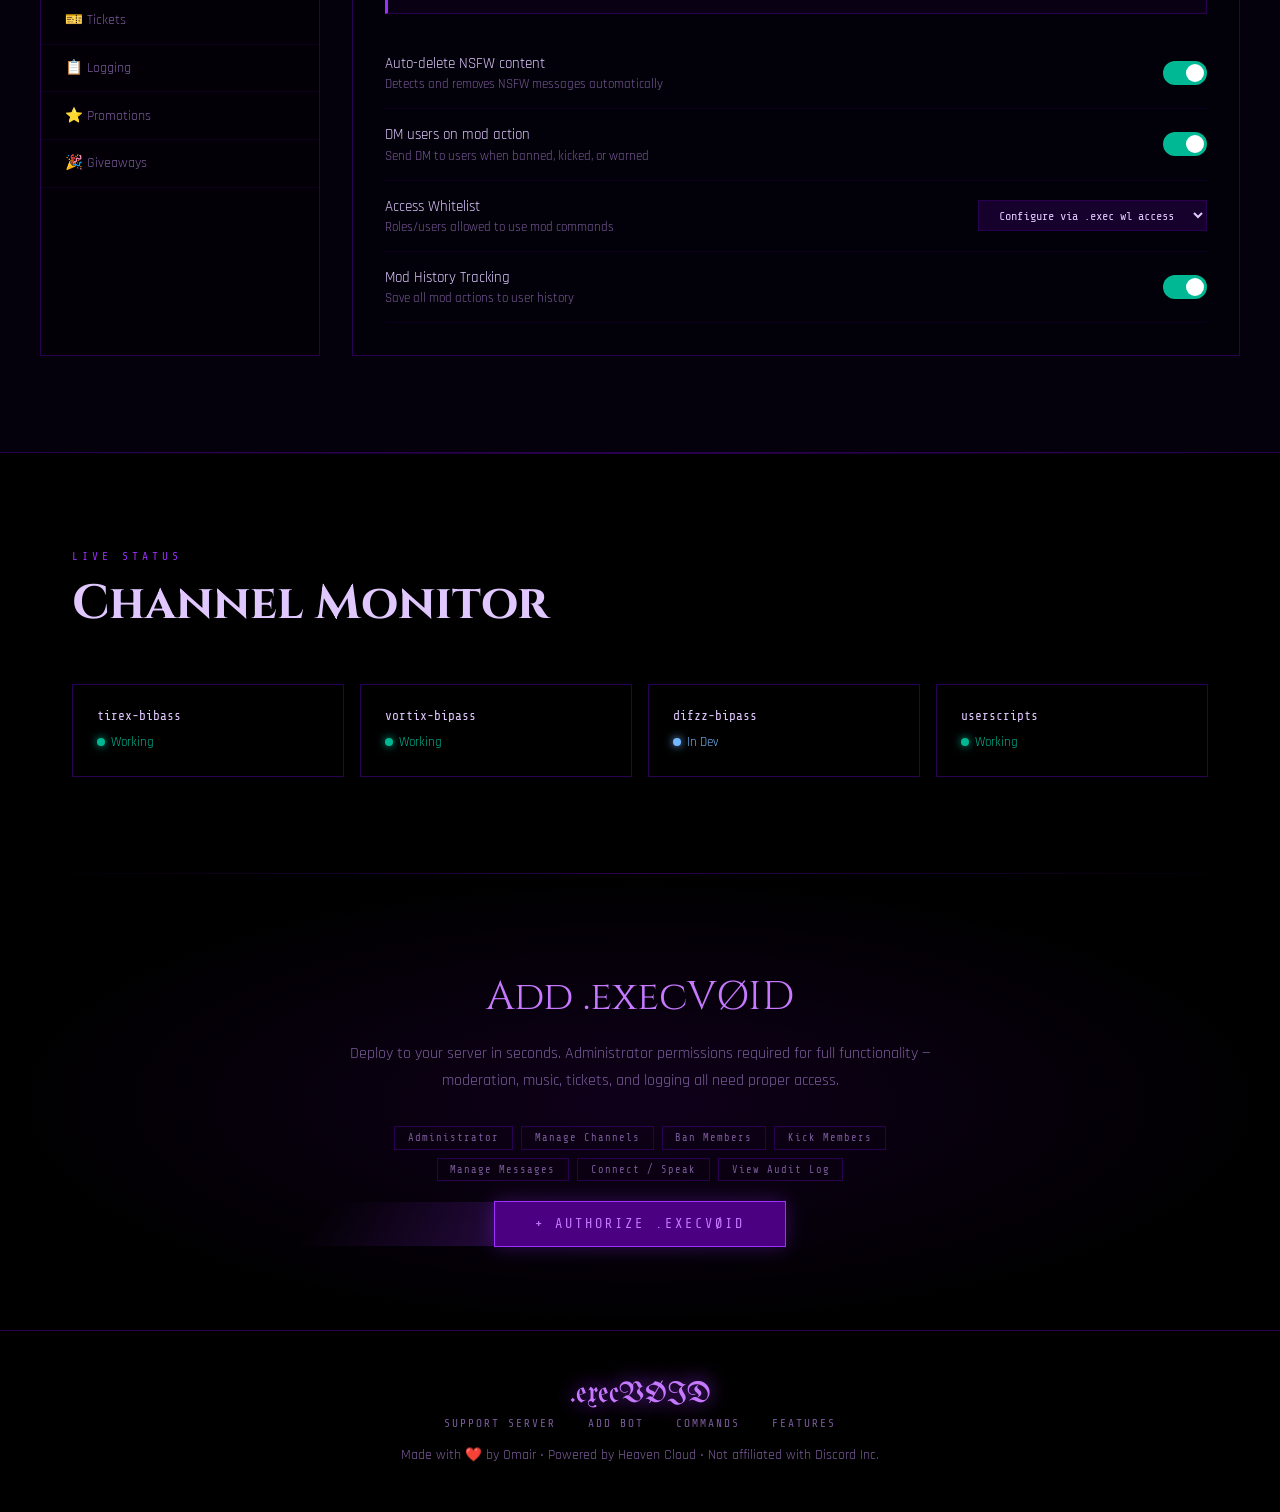
==== commit 67167bdc: "Add files via upload" ====
--- a/index.html
+++ b/index.html
@@ -1,10 +1,10 @@
 <!DOCTYPE html>
 <html lang="en">
 <head>
-  <meta charset="UTF-8" />
+  <meta charset="UTF-8"/>
   <meta name="viewport" content="width=device-width, initial-scale=1.0"/>
   <title>.execVØID — Discord Bot</title>
-  <link rel="icon" type="image/svg+xml" href="favicon.svg">
+  <link rel="icon" type="image/svg+xml" href="favicon.svg"/>
   <link href="https://fonts.googleapis.com/css2?family=UnifrakturMaguntia&family=Share+Tech+Mono&family=Rajdhani:wght@300;400;600;700&family=Cinzel:wght@700&display=swap" rel="stylesheet"/>
   <style>
     :root {
@@ -18,12 +18,12 @@
       --text: #e0c8ff;
       --muted: #7a5a99;
       --border: #2a0050;
-    }
-
+      --green: #00b894;
+      --red: #e74c3c;
+      --gold: #f39c12;
+    }
     * { margin: 0; padding: 0; box-sizing: border-box; }
-
     html { scroll-behavior: smooth; }
-
     body {
       background: var(--void);
       color: var(--text);
@@ -31,35 +31,16 @@
       overflow-x: hidden;
       cursor: crosshair;
     }
-
-    /* Scanline overlay */
     body::before {
       content: '';
       position: fixed;
       inset: 0;
-      background: repeating-linear-gradient(
-        0deg,
-        transparent,
-        transparent 2px,
-        rgba(0,0,0,0.15) 2px,
-        rgba(0,0,0,0.15) 4px
-      );
+      background: repeating-linear-gradient(0deg, transparent, transparent 2px, rgba(0,0,0,0.15) 2px, rgba(0,0,0,0.15) 4px);
       pointer-events: none;
       z-index: 999;
     }
 
-    /* Noise texture */
-    body::after {
-      content: '';
-      position: fixed;
-      inset: 0;
-      background-image: url("data:image/svg+xml,%3Csvg viewBox='0 0 200 200' xmlns='http://www.w3.org/2000/svg'%3E%3Cfilter id='n'%3E%3CfeTurbulence type='fractalNoise' baseFrequency='0.9' numOctaves='4' stitchTiles='stitch'/%3E%3C/filter%3E%3Crect width='100%25' height='100%25' filter='url(%23n)' opacity='0.04'/%3E%3C/svg%3E");
-      pointer-events: none;
-      z-index: 998;
-      opacity: 0.4;
-    }
-
-    /* ---- NAV ---- */
+    /* NAV */
     nav {
       position: fixed;
       top: 0; left: 0; right: 0;
@@ -68,38 +49,39 @@
       justify-content: space-between;
       align-items: center;
       padding: 1.2rem 3rem;
-      background: rgba(0,0,0,0.85);
+      background: rgba(0,0,0,0.9);
       backdrop-filter: blur(12px);
       border-bottom: 1px solid var(--border);
     }
-
     .nav-logo {
       font-family: 'UnifrakturMaguntia', cursive;
       font-size: 1.6rem;
       color: var(--bright);
       text-shadow: 0 0 20px var(--glow);
       letter-spacing: 2px;
-    }
-
-    .nav-links {
-      display: flex;
-      gap: 2.5rem;
-      list-style: none;
-    }
-
+      text-decoration: none;
+    }
+    .nav-links { display: flex; gap: 2rem; list-style: none; align-items: center; }
     .nav-links a {
       color: var(--muted);
       text-decoration: none;
       font-family: 'Share Tech Mono', monospace;
-      font-size: 0.8rem;
+      font-size: 0.75rem;
       letter-spacing: 2px;
       text-transform: uppercase;
       transition: color 0.3s;
     }
-
     .nav-links a:hover { color: var(--bright); }
-
-    /* ---- HERO ---- */
+    .nav-invite {
+      padding: 0.5rem 1.2rem;
+      background: var(--purple);
+      color: var(--bright) !important;
+      border: 1px solid var(--glow);
+      transition: all 0.3s !important;
+    }
+    .nav-invite:hover { box-shadow: 0 0 20px rgba(155,48,255,0.5); color: white !important; }
+
+    /* HERO */
     .hero {
       min-height: 100vh;
       display: flex;
@@ -110,38 +92,23 @@
       padding: 8rem 2rem 4rem;
       text-align: center;
     }
-
     .hero-bg {
-      position: absolute;
-      inset: 0;
+      position: absolute; inset: 0;
       background:
         radial-gradient(ellipse 60% 50% at 50% 50%, rgba(75,0,130,0.25) 0%, transparent 70%),
         radial-gradient(ellipse 30% 30% at 20% 80%, rgba(107,0,184,0.1) 0%, transparent 60%),
         radial-gradient(ellipse 30% 30% at 80% 20%, rgba(107,0,184,0.08) 0%, transparent 60%);
     }
-
-    /* Grid lines */
     .hero-grid {
-      position: absolute;
-      inset: 0;
-      background-image:
-        linear-gradient(rgba(75,0,130,0.08) 1px, transparent 1px),
-        linear-gradient(90deg, rgba(75,0,130,0.08) 1px, transparent 1px);
+      position: absolute; inset: 0;
+      background-image: linear-gradient(rgba(75,0,130,0.08) 1px, transparent 1px), linear-gradient(90deg, rgba(75,0,130,0.08) 1px, transparent 1px);
       background-size: 60px 60px;
     }
-
-    .hero-logo {
-      margin-bottom: 2rem;
-      opacity: 0;
-      animation: fadeUp 0.8s ease 0.1s forwards;
-    }
-    .hero-logo svg {
-      animation: spin 30s linear infinite;
-    }
-    @keyframes spin {
-      from { transform: rotate(0deg); }
-      to { transform: rotate(360deg); }
-    }
+    .hero-logo { margin-bottom: 2rem; opacity: 0; animation: fadeUp 0.8s ease 0.1s forwards; }
+    .hero-logo svg { animation: spin 30s linear infinite; }
+    @keyframes spin { from { transform: rotate(0deg); } to { transform: rotate(360deg); } }
+    @keyframes fadeUp { from { opacity: 0; transform: translateY(20px); } to { opacity: 1; transform: translateY(0); } }
+
     .hero-tag {
       font-family: 'Share Tech Mono', monospace;
       font-size: 0.75rem;
@@ -152,89 +119,33 @@
       opacity: 0;
       animation: fadeUp 0.8s ease 0.2s forwards;
     }
-
     .hero-tag::before { content: '> '; }
-
-    .exec-part {
-      color: #c678ff;
-      font-size: 0.7em;
-      display: block;
-      text-shadow: 0 0 20px rgba(155,48,255,0.6);
-      letter-spacing: 8px;
-    }
-    .void-part {
-      color: #ffffff;
-      font-size: 1em;
-      display: block;
-      text-shadow:
-        0 0 30px rgba(255,255,255,0.4),
-        0 0 60px rgba(155,48,255,0.6),
-        0 0 100px rgba(155,48,255,0.3);
-      letter-spacing: 12px;
-    }
-    .exec-part {
-      font-family: 'UnifrakturMaguntia', cursive;
-      color: #c678ff;
-      display: block;
-      text-shadow: 0 0 30px rgba(155,48,255,0.6);
-      letter-spacing: 6px;
-    }
-    .void-part {
-      font-family: 'Cinzel', serif;
-      font-weight: 700;
-      color: #ffffff;
-      display: block;
-      font-size: 1.1em;
-      letter-spacing: 16px;
-      text-shadow:
-        0 0 30px rgba(255,255,255,0.3),
-        0 0 60px rgba(155,48,255,0.5);
-    }
     .hero-title {
       font-family: 'UnifrakturMaguntia', cursive;
       font-size: clamp(4rem, 10vw, 9rem);
       line-height: 1;
-      color: var(--bright);
-      text-shadow:
-        0 0 40px rgba(155,48,255,0.8),
-        0 0 80px rgba(155,48,255,0.4),
-        0 0 120px rgba(155,48,255,0.2);
       margin-bottom: 0.5rem;
       opacity: 0;
       animation: fadeUp 0.8s ease 0.4s forwards;
     }
-
-    .hero-sub {
-      font-family: 'Share Tech Mono', monospace;
-      font-size: clamp(0.7rem, 2vw, 1rem);
-      color: var(--muted);
-      letter-spacing: 6px;
-      text-transform: uppercase;
-      margin-bottom: 2.5rem;
+    .exec-part { font-family: 'UnifrakturMaguntia', cursive; color: #c678ff; display: block; text-shadow: 0 0 30px rgba(155,48,255,0.6); letter-spacing: 6px; }
+    .void-part { font-family: 'Cinzel', serif; font-weight: 700; color: #ffffff; display: block; font-size: 1.1em; letter-spacing: 16px; text-shadow: 0 0 30px rgba(255,255,255,0.3), 0 0 60px rgba(155,48,255,0.5); }
+    .hero-sub { font-family: 'Share Tech Mono', monospace; font-size: clamp(0.7rem, 2vw, 1rem); color: var(--muted); letter-spacing: 6px; text-transform: uppercase; margin-bottom: 2.5rem; opacity: 0; animation: fadeUp 0.8s ease 0.6s forwards; }
+    .hero-desc { max-width: 600px; font-size: 1.1rem; color: var(--text); line-height: 1.7; margin-bottom: 3rem; opacity: 0; animation: fadeUp 0.8s ease 0.8s forwards; }
+    .hero-buttons { display: flex; gap: 1rem; flex-wrap: wrap; justify-content: center; opacity: 0; animation: fadeUp 0.8s ease 1s forwards; }
+
+    .hero-stats {
+      display: flex;
+      gap: 3rem;
+      margin-top: 4rem;
       opacity: 0;
-      animation: fadeUp 0.8s ease 0.6s forwards;
-    }
-
-    .hero-desc {
-      max-width: 560px;
-      font-size: 1.1rem;
-      color: var(--text);
-      line-height: 1.7;
-      opacity: 0.8;
-      margin-bottom: 3rem;
-      opacity: 0;
-      animation: fadeUp 0.8s ease 0.8s forwards;
-    }
-
-    .hero-buttons {
-      display: flex;
-      gap: 1rem;
-      flex-wrap: wrap;
-      justify-content: center;
-      opacity: 0;
-      animation: fadeUp 0.8s ease 1s forwards;
-    }
-
+      animation: fadeUp 0.8s ease 1.2s forwards;
+    }
+    .stat-item { text-align: center; }
+    .stat-num { font-family: 'Share Tech Mono', monospace; font-size: 2rem; color: var(--bright); text-shadow: 0 0 20px var(--glow); }
+    .stat-label { font-size: 0.7rem; letter-spacing: 2px; color: var(--muted); text-transform: uppercase; }
+
+    /* BUTTONS */
     .btn-primary {
       padding: 0.9rem 2.5rem;
       background: var(--purple);
@@ -250,350 +161,168 @@
       transition: all 0.3s;
       box-shadow: 0 0 20px rgba(155,48,255,0.3);
     }
-
-    .btn-primary::before {
-      content: '';
-      position: absolute;
-      inset: 0;
-      background: linear-gradient(135deg, transparent 40%, rgba(155,48,255,0.2));
-      transform: translateX(-100%);
-      transition: transform 0.4s;
-    }
-
+    .btn-primary::before { content: ''; position: absolute; inset: 0; background: linear-gradient(135deg, transparent 40%, rgba(155,48,255,0.2)); transform: translateX(-100%); transition: transform 0.4s; }
     .btn-primary:hover::before { transform: translateX(0); }
-    .btn-primary:hover {
-      box-shadow: 0 0 40px rgba(155,48,255,0.6);
-      border-color: var(--bright);
-    }
-
-    .btn-secondary {
-      padding: 0.9rem 2.5rem;
-      background: transparent;
-      color: var(--muted);
-      text-decoration: none;
-      font-family: 'Share Tech Mono', monospace;
-      font-size: 0.85rem;
-      letter-spacing: 3px;
-      text-transform: uppercase;
+    .btn-primary:hover { box-shadow: 0 0 40px rgba(155,48,255,0.6); border-color: var(--bright); }
+    .btn-secondary { padding: 0.9rem 2.5rem; background: transparent; color: var(--muted); text-decoration: none; font-family: 'Share Tech Mono', monospace; font-size: 0.85rem; letter-spacing: 3px; text-transform: uppercase; border: 1px solid var(--border); transition: all 0.3s; }
+    .btn-secondary:hover { color: var(--text); border-color: var(--muted); }
+
+    /* SECTIONS */
+    .section { padding: 6rem 2rem; max-width: 1200px; margin: 0 auto; }
+    .section-label { font-family: 'Share Tech Mono', monospace; font-size: 0.7rem; letter-spacing: 4px; color: var(--glow); text-transform: uppercase; margin-bottom: 0.5rem; }
+    .section-title { font-family: 'Cinzel', serif; font-size: clamp(1.8rem, 4vw, 3rem); color: var(--text); margin-bottom: 3rem; }
+    .divider { height: 1px; background: linear-gradient(90deg, transparent, var(--border), transparent); margin: 0 2rem; }
+
+    /* REVEAL */
+    .reveal { opacity: 0; transform: translateY(30px); transition: all 0.7s ease; }
+    .reveal.visible { opacity: 1; transform: translateY(0); }
+
+    /* FEATURES GRID */
+    .features-grid { display: grid; grid-template-columns: repeat(auto-fit, minmax(300px, 1fr)); gap: 1.5rem; }
+    .feature-card {
+      padding: 2rem;
       border: 1px solid var(--border);
-      transition: all 0.3s;
-    }
-
-    .btn-secondary:hover {
-      color: var(--text);
-      border-color: var(--muted);
-    }
-
-    /* ---- STATUS ---- */
-    .section {
-      padding: 6rem 2rem;
-      max-width: 1100px;
-      margin: 0 auto;
-    }
-
-    .section-label {
-      font-family: 'Share Tech Mono', monospace;
-      font-size: 0.7rem;
-      letter-spacing: 5px;
-      color: var(--glow);
-      text-transform: uppercase;
-      margin-bottom: 0.8rem;
-    }
-
-    .section-label::before { content: '// '; }
-
-    .section-title {
-      font-family: 'UnifrakturMaguntia', cursive;
-      font-size: clamp(2rem, 5vw, 3.5rem);
-      color: var(--bright);
-      margin-bottom: 3rem;
-      text-shadow: 0 0 20px rgba(155,48,255,0.4);
-    }
-
-    .divider {
-      width: 100%;
-      height: 1px;
-      background: linear-gradient(90deg, transparent, var(--border), transparent);
-      margin: 6rem 0;
-    }
-
-    /* Status cards */
-    .status-grid {
-      display: grid;
-      grid-template-columns: repeat(auto-fill, minmax(220px, 1fr));
-      gap: 1rem;
-    }
-
-    .status-card {
-      background: rgba(13,0,32,0.8);
-      border: 1px solid var(--border);
-      padding: 1.5rem;
-      position: relative;
-      overflow: hidden;
-      transition: border-color 0.3s;
-    }
-
-    .status-card::before {
-      content: '';
-      position: absolute;
-      top: 0; left: 0; right: 0;
-      height: 2px;
-    }
-
-    .status-card.green::before { background: #00ff88; }
-    .status-card.red::before { background: #ff3355; }
-    .status-card.blue::before { background: #3399ff; }
-
-    .status-card:hover { border-color: var(--muted); }
-
-    .status-channel {
-      font-family: 'Share Tech Mono', monospace;
-      font-size: 0.8rem;
-      color: var(--muted);
-      margin-bottom: 0.5rem;
-      letter-spacing: 1px;
-    }
-
-    .status-channel::before { content: '# '; }
-
-    .status-dot {
-      display: inline-block;
-      width: 8px; height: 8px;
-      border-radius: 50%;
-      margin-right: 8px;
-      position: relative;
-    }
-
-    .status-dot.green { background: #00ff88; box-shadow: 0 0 8px #00ff88; animation: pulse-green 2s infinite; }
-    .status-dot.red { background: #ff3355; box-shadow: 0 0 8px #ff3355; }
-    .status-dot.blue { background: #3399ff; box-shadow: 0 0 8px #3399ff; animation: pulse-blue 2s infinite; }
-
-    .status-label {
-      font-size: 1rem;
-      font-weight: 600;
-      letter-spacing: 1px;
-    }
-
-    .status-label.green { color: #00ff88; }
-    .status-label.red { color: #ff3355; }
-    .status-label.blue { color: #3399ff; }
-
-    /* ---- FEATURES ---- */
-    .features-grid {
-      display: grid;
-      grid-template-columns: repeat(auto-fill, minmax(300px, 1fr));
-      gap: 1.5rem;
-    }
-
-    .feature-card {
-      background: rgba(13,0,32,0.6);
-      border: 1px solid var(--border);
-      padding: 2rem;
+      background: rgba(75,0,130,0.05);
       position: relative;
       overflow: hidden;
       transition: all 0.3s;
     }
-
-    .feature-card::after {
-      content: '';
-      position: absolute;
-      bottom: 0; right: 0;
-      width: 60px; height: 60px;
-      background: radial-gradient(circle, rgba(155,48,255,0.15), transparent 70%);
-    }
-
-    .feature-card:hover {
-      border-color: var(--purple);
-      box-shadow: 0 0 30px rgba(75,0,130,0.3);
-      transform: translateY(-2px);
-    }
-
-    .feature-icon {
-      font-size: 1.8rem;
-      margin-bottom: 1rem;
-    }
-
-    .feature-title {
-      font-size: 1.1rem;
-      font-weight: 700;
-      color: var(--bright);
-      margin-bottom: 0.6rem;
-      letter-spacing: 1px;
-    }
-
-    .feature-desc {
+    .feature-card::before { content: ''; position: absolute; inset: 0; background: linear-gradient(135deg, rgba(75,0,130,0.1), transparent); opacity: 0; transition: opacity 0.3s; }
+    .feature-card:hover::before { opacity: 1; }
+    .feature-card:hover { border-color: var(--violet); transform: translateY(-3px); }
+    .feature-icon { font-size: 2rem; margin-bottom: 1rem; }
+    .feature-title { font-family: 'Cinzel', serif; font-size: 1.1rem; color: var(--bright); margin-bottom: 0.75rem; }
+    .feature-desc { font-size: 0.95rem; color: var(--muted); line-height: 1.6; }
+
+    /* COMMANDS */
+    .cmd-categories { display: flex; gap: 0.5rem; flex-wrap: wrap; margin-bottom: 2rem; }
+    .cmd-cat-btn {
+      padding: 0.4rem 1rem;
+      font-family: 'Share Tech Mono', monospace;
+      font-size: 0.7rem;
+      letter-spacing: 2px;
+      text-transform: uppercase;
+      border: 1px solid var(--border);
+      background: transparent;
+      color: var(--muted);
+      cursor: pointer;
+      transition: all 0.2s;
+    }
+    .cmd-cat-btn.active, .cmd-cat-btn:hover { border-color: var(--glow); color: var(--bright); background: rgba(75,0,130,0.2); }
+    .commands-section { display: none; }
+    .commands-section.active { display: block; }
+    .commands-list { display: flex; flex-direction: column; gap: 0; }
+    .cmd-row {
+      display: flex;
+      justify-content: space-between;
+      align-items: flex-start;
+      gap: 2rem;
+      padding: 1rem 1.5rem;
+      border-bottom: 1px solid rgba(42,0,80,0.5);
+      transition: background 0.2s;
+    }
+    .cmd-row:hover { background: rgba(75,0,130,0.08); }
+    .cmd-name { font-family: 'Share Tech Mono', monospace; font-size: 0.85rem; color: var(--bright); white-space: nowrap; }
+    .cmd-desc { font-size: 0.9rem; color: var(--muted); text-align: right; }
+
+    /* DASHBOARD */
+    .dashboard-section { padding: 6rem 2rem; background: rgba(5,0,15,0.8); border-top: 1px solid var(--border); border-bottom: 1px solid var(--border); }
+    .dashboard-inner { max-width: 1200px; margin: 0 auto; }
+    .dashboard-grid { display: grid; grid-template-columns: 280px 1fr; gap: 2rem; margin-top: 3rem; }
+    .dash-sidebar {
+      border: 1px solid var(--border);
+      background: rgba(0,0,0,0.5);
+    }
+    .dash-sidebar-header {
+      padding: 1rem 1.5rem;
+      border-bottom: 1px solid var(--border);
+      font-family: 'Share Tech Mono', monospace;
+      font-size: 0.7rem;
+      letter-spacing: 3px;
+      color: var(--muted);
+    }
+    .dash-nav-item {
+      display: flex;
+      align-items: center;
+      gap: 0.75rem;
+      padding: 0.9rem 1.5rem;
       font-size: 0.9rem;
       color: var(--muted);
-      line-height: 1.6;
-    }
-
-    /* ---- COMMANDS ---- */
-    .commands-list {
-      display: flex;
-      flex-direction: column;
-      gap: 0.6rem;
-    }
-
-    .cmd-row {
-      display: flex;
-      align-items: flex-start;
-      gap: 1.5rem;
-      padding: 1.2rem 1.5rem;
-      background: rgba(13,0,32,0.6);
+      border-bottom: 1px solid rgba(42,0,80,0.3);
+      cursor: pointer;
+      transition: all 0.2s;
+    }
+    .dash-nav-item:hover, .dash-nav-item.active { color: var(--bright); background: rgba(75,0,130,0.15); border-left: 2px solid var(--glow); }
+    .dash-main { border: 1px solid var(--border); background: rgba(0,0,0,0.3); }
+    .dash-main-header { padding: 1.5rem 2rem; border-bottom: 1px solid var(--border); display: flex; align-items: center; justify-content: space-between; }
+    .dash-main-title { font-family: 'Cinzel', serif; font-size: 1.2rem; color: var(--bright); }
+    .dash-main-body { padding: 2rem; }
+    .dash-config-row { display: flex; align-items: center; justify-content: space-between; padding: 1rem 0; border-bottom: 1px solid rgba(42,0,80,0.3); }
+    .dash-config-label { font-size: 0.95rem; color: var(--text); }
+    .dash-config-sub { font-size: 0.8rem; color: var(--muted); margin-top: 0.2rem; }
+    .dash-toggle { width: 44px; height: 24px; background: var(--border); border-radius: 12px; position: relative; cursor: pointer; transition: background 0.3s; }
+    .dash-toggle.on { background: var(--green); }
+    .dash-toggle::after { content: ''; position: absolute; width: 18px; height: 18px; background: white; border-radius: 50%; top: 3px; left: 3px; transition: transform 0.3s; }
+    .dash-toggle.on::after { transform: translateX(20px); }
+    .dash-select {
+      padding: 0.4rem 1rem;
+      background: rgba(42,0,80,0.5);
       border: 1px solid var(--border);
-      border-left: 3px solid var(--purple);
-      transition: all 0.2s;
-    }
-
-    .cmd-row:hover {
-      border-left-color: var(--glow);
+      color: var(--text);
+      font-family: 'Share Tech Mono', monospace;
+      font-size: 0.75rem;
+      cursor: pointer;
+    }
+    .dash-note {
+      padding: 1rem 1.5rem;
       background: rgba(75,0,130,0.1);
-    }
-
-    .cmd-name {
-      font-family: 'Share Tech Mono', monospace;
-      font-size: 0.85rem;
-      color: var(--bright);
-      white-space: nowrap;
-      min-width: 280px;
-    }
-
-    .cmd-desc {
+      border: 1px solid var(--border);
+      border-left: 3px solid var(--glow);
       font-size: 0.9rem;
       color: var(--muted);
-      line-height: 1.5;
-    }
-
-    /* ---- ADD BOT ---- */
-    .add-section {
-      text-align: center;
-      padding: 8rem 2rem;
-      position: relative;
-    }
-
-    .add-section::before {
-      content: '';
-      position: absolute;
-      inset: 0;
-      background: radial-gradient(ellipse 50% 60% at 50% 50%, rgba(75,0,130,0.2), transparent 70%);
-    }
-
-    .add-box {
-      max-width: 600px;
-      margin: 0 auto;
-      position: relative;
-      border: 1px solid var(--border);
-      padding: 4rem 3rem;
-      background: rgba(5,0,15,0.9);
-    }
-
-    .add-box::before, .add-box::after {
-      content: '';
-      position: absolute;
-      width: 20px; height: 20px;
-      border-color: var(--glow);
-      border-style: solid;
-    }
-
-    .add-box::before {
-      top: -1px; left: -1px;
-      border-width: 2px 0 0 2px;
-    }
-
-    .add-box::after {
-      bottom: -1px; right: -1px;
-      border-width: 0 2px 2px 0;
-    }
-
-    .add-title {
-      font-family: 'UnifrakturMaguntia', cursive;
-      font-size: 3rem;
-      color: var(--bright);
-      text-shadow: 0 0 30px rgba(155,48,255,0.6);
-      margin-bottom: 1rem;
-    }
-
-    .add-desc {
-      color: var(--muted);
-      font-size: 1rem;
-      margin-bottom: 2.5rem;
-      line-height: 1.6;
-    }
-
-    /* ---- FOOTER ---- */
-    footer {
-      border-top: 1px solid var(--border);
-      padding: 2rem 3rem;
-      display: flex;
-      justify-content: space-between;
-      align-items: center;
-    }
-
-    .footer-logo {
-      font-family: 'UnifrakturMaguntia', cursive;
-      font-size: 1.2rem;
-      color: var(--muted);
-    }
-
-    .footer-text {
-      font-family: 'Share Tech Mono', monospace;
-      font-size: 0.7rem;
-      color: var(--muted);
-      letter-spacing: 2px;
-    }
-
-    /* ---- ANIMATIONS ---- */
-    @keyframes fadeUp {
-      from { opacity: 0; transform: translateY(20px); }
-      to { opacity: 1; transform: translateY(0); }
-    }
-
-    @keyframes pulse-green {
-      0%, 100% { box-shadow: 0 0 8px #00ff88; }
-      50% { box-shadow: 0 0 16px #00ff88; }
-    }
-
-    @keyframes pulse-blue {
-      0%, 100% { box-shadow: 0 0 8px #3399ff; }
-      50% { box-shadow: 0 0 16px #3399ff; }
-    }
-
-    /* glitch effect on title hover */
-    .hero-title:hover {
-      animation: glitch 0.3s ease;
-    }
-
-    @keyframes glitch {
-      0% { text-shadow: 0 0 40px rgba(155,48,255,0.8), 0 0 80px rgba(155,48,255,0.4); }
-      20% { text-shadow: -3px 0 #ff0066, 3px 0 #00ffff, 0 0 40px rgba(155,48,255,0.8); transform: skewX(-2deg); }
-      40% { text-shadow: 3px 0 #ff0066, -3px 0 #00ffff, 0 0 40px rgba(155,48,255,0.8); transform: skewX(2deg); }
-      60% { text-shadow: -2px 0 #ff0066, 2px 0 #00ffff; transform: skewX(-1deg); }
-      80% { text-shadow: 0 0 40px rgba(155,48,255,0.8), 0 0 80px rgba(155,48,255,0.4); transform: skewX(0); }
-      100% { text-shadow: 0 0 40px rgba(155,48,255,0.8), 0 0 80px rgba(155,48,255,0.4); }
-    }
-
-    /* scroll reveal */
-    .reveal {
-      opacity: 0;
-      transform: translateY(30px);
-      transition: opacity 0.7s ease, transform 0.7s ease;
-    }
-    .reveal.visible {
-      opacity: 1;
-      transform: translateY(0);
-    }
+      margin-bottom: 1.5rem;
+    }
+    .dash-note span { color: var(--bright); }
+
+    /* STATUS */
+    .status-grid { display: grid; grid-template-columns: repeat(auto-fit, minmax(180px, 1fr)); gap: 1rem; }
+    .status-card { padding: 1.5rem; border: 1px solid var(--border); background: rgba(0,0,0,0.4); }
+    .status-channel { font-family: 'Share Tech Mono', monospace; font-size: 0.8rem; color: var(--text); margin-bottom: 0.5rem; }
+    .status-dot { display: inline-block; width: 8px; height: 8px; border-radius: 50%; margin-right: 0.4rem; }
+    .status-dot.green { background: #00b894; box-shadow: 0 0 8px #00b894; }
+    .status-dot.blue { background: #74b9ff; box-shadow: 0 0 8px #74b9ff; }
+    .status-label.green { color: #00b894; font-size: 0.8rem; }
+    .status-label.blue { color: #74b9ff; font-size: 0.8rem; }
+
+    /* ADD BOT */
+    .add-section { padding: 6rem 2rem; text-align: center; position: relative; }
+    .add-section::before { content: ''; position: absolute; inset: 0; background: radial-gradient(ellipse 50% 50% at 50% 50%, rgba(75,0,130,0.2), transparent); }
+    .add-box { max-width: 600px; margin: 0 auto; position: relative; }
+    .add-title { font-family: 'Cinzel', serif; font-size: 2.5rem; color: var(--bright); margin-bottom: 1rem; }
+    .add-desc { color: var(--muted); font-size: 1rem; margin-bottom: 2rem; line-height: 1.7; }
+    .perms-list { display: flex; flex-wrap: wrap; gap: 0.5rem; justify-content: center; margin-bottom: 2rem; }
+    .perm-tag { padding: 0.3rem 0.8rem; border: 1px solid var(--border); font-family: 'Share Tech Mono', monospace; font-size: 0.65rem; letter-spacing: 1px; color: var(--muted); }
+
+    /* FOOTER */
+    footer { padding: 3rem 2rem; border-top: 1px solid var(--border); text-align: center; }
+    .footer-logo { font-family: 'UnifrakturMaguntia', cursive; font-size: 1.8rem; color: var(--bright); text-shadow: 0 0 20px var(--glow); margin-bottom: 0.5rem; }
+    .footer-links { display: flex; gap: 2rem; justify-content: center; margin-bottom: 1rem; }
+    .footer-links a { color: var(--muted); text-decoration: none; font-family: 'Share Tech Mono', monospace; font-size: 0.7rem; letter-spacing: 2px; text-transform: uppercase; transition: color 0.2s; }
+    .footer-links a:hover { color: var(--bright); }
+    .footer-text { color: var(--muted); font-size: 0.85rem; }
   </style>
 </head>
 <body>
 
-  <!-- NAV -->
   <nav>
-    <div class="nav-logo">.execVØID</div>
+    <a href="#" class="nav-logo">.execVØID</a>
     <ul class="nav-links">
-      <li><a href="#status">Status</a></li>
       <li><a href="#features">Features</a></li>
       <li><a href="#commands">Commands</a></li>
+      <li><a href="#dashboard">Dashboard</a></li>
       <li><a href="#add">Add Bot</a></li>
+      <li><a href="https://discord.gg/WuA95wAYx8" target="_blank">Support</a></li>
+      <li><a href="https://discord.com/oauth2/authorize?client_id=1495782087574159471&permissions=8&integration_type=0&scope=bot" class="nav-invite">+ Add Bot</a></li>
     </ul>
   </nav>
 
@@ -601,7 +330,7 @@
   <section class="hero">
     <div class="hero-bg"></div>
     <div class="hero-grid"></div>
-      <div class="hero-logo">
+    <div class="hero-logo">
       <svg width="140" height="140" viewBox="0 0 680 680" xmlns="http://www.w3.org/2000/svg" style="filter: drop-shadow(0 0 20px rgba(155,48,255,0.5));">
         <circle cx="340" cy="340" r="300" fill="#0a0018" stroke="#3a0070" stroke-width="1.5"/>
         <circle cx="340" cy="340" r="280" fill="none" stroke="#2a0050" stroke-width="0.5"/>
@@ -614,28 +343,243 @@
           <line x1="0" y1="-298" x2="0" y2="-280" stroke="#6b00b8" stroke-width="1.5" transform="rotate(300)"/>
         </g>
         <polygon points="340,100 554,220 554,460 340,580 126,460 126,220" fill="none" stroke="#2a0050" stroke-width="0.8"/>
-        <line x1="340" y1="60" x2="340" y2="620" stroke="#1a0035" stroke-width="0.5"/>
-        <line x1="60" y1="340" x2="620" y2="340" stroke="#1a0035" stroke-width="0.5"/>
         <circle cx="340" cy="340" r="180" fill="#0d0022" stroke="#4b0082" stroke-width="1"/>
-        <polygon points="340,162 354,176 340,190 326,176" fill="#4b0082" stroke="#9b30ff" stroke-width="0.5"/>
-        <polygon points="340,490 354,504 340,518 326,504" fill="#4b0082" stroke="#9b30ff" stroke-width="0.5"/>
-        <polygon points="162,340 176,354 190,340 176,326" fill="#4b0082" stroke="#9b30ff" stroke-width="0.5"/>
-        <polygon points="490,340 504,354 518,340 504,326" fill="#4b0082" stroke="#9b30ff" stroke-width="0.5"/>
         <text x="340" y="308" text-anchor="middle" font-family="UnifrakturMaguntia,cursive" font-size="72" fill="#c678ff">.exec</text>
         <text x="340" y="400" text-anchor="middle" font-family="UnifrakturMaguntia,cursive" font-size="90" fill="#9b30ff">VØID</text>
-        <line x1="140" y1="318" x2="220" y2="318" stroke="#4b0082" stroke-width="0.8"/>
-        <line x1="460" y1="318" x2="540" y2="318" stroke="#4b0082" stroke-width="0.8"/>
       </svg>
     </div>
-    <p class="hero-tag">System Online — Channel Management Protocol Active</p>
+    <p class="hero-tag">System Online — Multi-Protocol Discord Bot Active</p>
     <h1 class="hero-title"><span class="exec-part">.exec</span><span class="void-part">VØID</span></h1>
-    <p class="hero-sub">Discord Channel Security Bot</p>
-    <p class="hero-desc">Automated channel locking, real-time emoji status updates, whitelist management — built for server security.</p>
+    <p class="hero-sub">The Only Bot Your Server Needs</p>
+    <p class="hero-desc">Moderation. Music. Tickets. Giveaways. Fun. Verification. Auto-logs. Everything built into one powerful bot — deployed for TiRex, running on Heaven Cloud.</p>
     <div class="hero-buttons">
-      <a href="https://discord.com/oauth2/authorize?client_id=1495782087574159471&permissions=67760&integration_type=0&scope=bot" class="btn-primary">+ Add to Server</a>
-      <a href="#commands" class="btn-secondary">View Commands</a>
+      <a href="https://discord.com/oauth2/authorize?client_id=1495782087574159471&permissions=8&integration_type=0&scope=bot" class="btn-primary">+ Add to Server</a>
+      <a href="https://discord.gg/WuA95wAYx8" class="btn-secondary">Support Server</a>
+    </div>
+    <div class="hero-stats">
+      <div class="stat-item"><div class="stat-num">50+</div><div class="stat-label">Commands</div></div>
+      <div class="stat-item"><div class="stat-num">24/7</div><div class="stat-label">Uptime</div></div>
+      <div class="stat-item"><div class="stat-num">∞</div><div class="stat-label">Custom Logs</div></div>
     </div>
   </section>
+
+  <div class="divider"></div>
+
+  <!-- FEATURES -->
+  <div class="section" id="features">
+    <div class="reveal">
+      <p class="section-label">What it does</p>
+      <h2 class="section-title">Everything Your Server Needs</h2>
+      <div class="features-grid">
+        <div class="feature-card">
+          <div class="feature-icon">🔒</div>
+          <div class="feature-title">Moderation Suite</div>
+          <div class="feature-desc">Ban, kick, timeout, warn, purge — all with DM notifications, reason tracking, full mod history, and auto-logging to a dedicated channel.</div>
+        </div>
+        <div class="feature-card">
+          <div class="feature-icon">🎵</div>
+          <div class="feature-title">Music Player</div>
+          <div class="feature-desc">Play any YouTube video or search by name directly. Full queue system with GUI controls (skip, pause, resume, stop) on every Now Playing embed. Auto-inactivity disconnect.</div>
+        </div>
+        <div class="feature-card">
+          <div class="feature-icon">🎫</div>
+          <div class="feature-title">Ticket System</div>
+          <div class="feature-desc">Interactive setup wizard — set category, staff role, and panel message. Auto-numbered tickets, claim system, transcripts saved on close, add/remove members.</div>
+        </div>
+        <div class="feature-card">
+          <div class="feature-icon">🎉</div>
+          <div class="feature-title">Giveaway Manager</div>
+          <div class="feature-desc">Timed giveaways with reaction entry — 30s to 2d durations. Auto-picks random winner when time expires. Reroll command for new winners.</div>
+        </div>
+        <div class="feature-card">
+          <div class="feature-icon">🔄</div>
+          <div class="feature-title">Auto Emoji Swap</div>
+          <div class="feature-desc">Detects channel lock/unlock from any bot — Dyno, Carl, MEE6, Raid Protect — and flips emoji automatically. Compatible with your existing setup.</div>
+        </div>
+        <div class="feature-card">
+          <div class="feature-icon">✅</div>
+          <div class="feature-title">Verification System</div>
+          <div class="feature-desc">Set unverified and member roles. Staff can verify/unverify users with a command. Keeps unverified members separated from the main server.</div>
+        </div>
+        <div class="feature-card">
+          <div class="feature-icon">🛡️</div>
+          <div class="feature-title">NSFW Auto-Delete</div>
+          <div class="feature-desc">Automatically detects and deletes NSFW content. Sends a temporary warning to the user. Keeps your server clean without manual effort.</div>
+        </div>
+        <div class="feature-card">
+          <div class="feature-icon">📋</div>
+          <div class="feature-title">Full Audit Logging</div>
+          <div class="feature-desc">Every mod action (ban, kick, timeout, warn) is logged with moderator info, reason, and timestamp. Manual action logging for off-Discord actions too.</div>
+        </div>
+        <div class="feature-card">
+          <div class="feature-icon">⭐</div>
+          <div class="feature-title">Promotion Tracker</div>
+          <div class="feature-desc">Set up to 15 ordered staff ranks. When someone gets Trial Mod → posts a welcome. Promotion to Mod, Senior Mod, Admin — each gets its own styled announcement.</div>
+        </div>
+        <div class="feature-card">
+          <div class="feature-icon">🎮</div>
+          <div class="feature-title">Games & Fun</div>
+          <div class="feature-desc">Tic-Tac-Toe, Trivia with button answers. Memes, quotes, roasts, fake Nitro, random cat/dog/fox images. Something for every server.</div>
+        </div>
+        <div class="feature-card">
+          <div class="feature-icon">⚡</div>
+          <div class="feature-title">Access Levels</div>
+          <div class="feature-desc">Three-tier permission system — LV1 basic, LV2 moderation, LV3 admin. Grant any role or user access without giving them Discord permissions.</div>
+        </div>
+        <div class="feature-card">
+          <div class="feature-icon">📡</div>
+          <div class="feature-title">Auto Update Pings</div>
+          <div class="feature-desc">Detects "Exploit Update", "Roblox Update" and similar phrases. Auto-pings the matching staff role. Keeps the server informed without manual work.</div>
+        </div>
+      </div>
+    </div>
+  </div>
+
+  <div class="divider"></div>
+
+  <!-- COMMANDS -->
+  <div class="section" id="commands">
+    <div class="reveal">
+      <p class="section-label">How to use</p>
+      <h2 class="section-title">Commands</h2>
+      <div class="cmd-categories">
+        <button class="cmd-cat-btn active" onclick="showCat('moderation', this)">Moderation</button>
+        <button class="cmd-cat-btn" onclick="showCat('music', this)">Music</button>
+        <button class="cmd-cat-btn" onclick="showCat('tickets', this)">Tickets</button>
+        <button class="cmd-cat-btn" onclick="showCat('fun', this)">Fun</button>
+        <button class="cmd-cat-btn" onclick="showCat('config', this)">Config</button>
+        <button class="cmd-cat-btn" onclick="showCat('info', this)">Info</button>
+      </div>
+
+      <div id="cat-moderation" class="commands-section active commands-list">
+        <div class="cmd-row"><span class="cmd-name">.exec ban [@user] [reason]</span><span class="cmd-desc">Permanently ban a user — DMs them before banning</span></div>
+        <div class="cmd-row"><span class="cmd-name">.exec kick [@user] [reason]</span><span class="cmd-desc">Kick a user — DMs them the reason</span></div>
+        <div class="cmd-row"><span class="cmd-name">.exec timeout [@user] [mins] [reason]</span><span class="cmd-desc">Mute a user for a set duration</span></div>
+        <div class="cmd-row"><span class="cmd-name">.exec warn [@user] [reason]</span><span class="cmd-desc">Warn a user — saved to their history</span></div>
+        <div class="cmd-row"><span class="cmd-name">.exec warns [@user]</span><span class="cmd-desc">Show all warns for a user</span></div>
+        <div class="cmd-row"><span class="cmd-name">.exec clearwarns [@user]</span><span class="cmd-desc">Clear all warns for a user</span></div>
+        <div class="cmd-row"><span class="cmd-name">.exec purge [amount]</span><span class="cmd-desc">Bulk delete 1–100 messages</span></div>
+        <div class="cmd-row"><span class="cmd-name">.exec lock [#ch] [reason]</span><span class="cmd-desc">Lock a channel</span></div>
+        <div class="cmd-row"><span class="cmd-name">.exec unlock [#ch] [reason]</span><span class="cmd-desc">Unlock a channel</span></div>
+        <div class="cmd-row"><span class="cmd-name">.exec view [#ch] [disable/enable] [@role]</span><span class="cmd-desc">Hide or show a channel from a role</span></div>
+        <div class="cmd-row"><span class="cmd-name">.exec slowmode [#ch] [seconds]</span><span class="cmd-desc">Set slowmode (0 = off)</span></div>
+        <div class="cmd-row"><span class="cmd-name">.exec unban [userId]</span><span class="cmd-desc">Unban a user by ID</span></div>
+        <div class="cmd-row"><span class="cmd-name">.exec userbans</span><span class="cmd-desc">Show all banned users with reasons — paginated</span></div>
+        <div class="cmd-row"><span class="cmd-name">.exec modhis [@user]</span><span class="cmd-desc">View full moderation history for a user</span></div>
+        <div class="cmd-row"><span class="cmd-name">.exec actionlog [@user] [action] [reason]</span><span class="cmd-desc">Manually log a mod action to bot-logs</span></div>
+      </div>
+
+      <div id="cat-music" class="commands-section commands-list">
+        <div class="cmd-row"><span class="cmd-name">.exec play [url or song name]</span><span class="cmd-desc">Play from YouTube — link or search by name</span></div>
+        <div class="cmd-row"><span class="cmd-name">.exec skip</span><span class="cmd-desc">Skip the current song</span></div>
+        <div class="cmd-row"><span class="cmd-name">.exec pause / .exec resume</span><span class="cmd-desc">Pause or resume playback</span></div>
+        <div class="cmd-row"><span class="cmd-name">.exec stop</span><span class="cmd-desc">Stop music and leave the voice channel</span></div>
+        <div class="cmd-row"><span class="cmd-name">.exec queue</span><span class="cmd-desc">Show the current music queue</span></div>
+        <div class="cmd-row"><span class="cmd-name">.exec musicbot add [#vc]</span><span class="cmd-desc">Move the bot to a specific voice channel</span></div>
+        <div class="cmd-row"><span class="cmd-name">Music GUI Buttons</span><span class="cmd-desc">Skip, Pause, Resume, Stop, Queue buttons appear on every Now Playing embed</span></div>
+      </div>
+
+      <div id="cat-tickets" class="commands-section commands-list">
+        <div class="cmd-row"><span class="cmd-name">.exec setupticket</span><span class="cmd-desc">Run the interactive ticket setup wizard (category, role, panel)</span></div>
+        <div class="cmd-row"><span class="cmd-name">.exec ticket close</span><span class="cmd-desc">Close current ticket — saves transcript to bot-logs</span></div>
+        <div class="cmd-row"><span class="cmd-name">.exec ticket add [@user]</span><span class="cmd-desc">Add a user to the current ticket</span></div>
+        <div class="cmd-row"><span class="cmd-name">.exec ticket remove [@user]</span><span class="cmd-desc">Remove a user from the current ticket</span></div>
+        <div class="cmd-row"><span class="cmd-name">.exec ticket claim</span><span class="cmd-desc">Claim this ticket as your own</span></div>
+        <div class="cmd-row"><span class="cmd-name">.exec ticket rename [name]</span><span class="cmd-desc">Rename the ticket channel</span></div>
+        <div class="cmd-row"><span class="cmd-name">.exec ticket transcript</span><span class="cmd-desc">Post a transcript of the ticket in chat</span></div>
+      </div>
+
+      <div id="cat-fun" class="commands-section commands-list">
+        <div class="cmd-row"><span class="cmd-name">.exec ttt [@user]</span><span class="cmd-desc">Play Tic-Tac-Toe against another user — GUI board</span></div>
+        <div class="cmd-row"><span class="cmd-name">.exec trivia</span><span class="cmd-desc">Multiple choice trivia question — click buttons to answer</span></div>
+        <div class="cmd-row"><span class="cmd-name">.exec meme</span><span class="cmd-desc">Fetch a random meme from Reddit</span></div>
+        <div class="cmd-row"><span class="cmd-name">.exec quote</span><span class="cmd-desc">Post an inspirational quote</span></div>
+        <div class="cmd-row"><span class="cmd-name">.exec roast [@user]</span><span class="cmd-desc">Roast a user with a random insult</span></div>
+        <div class="cmd-row"><span class="cmd-name">.exec fakenitro</span><span class="cmd-desc">Send a fake Nitro gift (joke)</span></div>
+        <div class="cmd-row"><span class="cmd-name">.exec random [cat/dog/fox/meme]</span><span class="cmd-desc">Random image from chosen category</span></div>
+        <div class="cmd-row"><span class="cmd-name">.exec afk [reason]</span><span class="cmd-desc">Set AFK — bot notifies anyone who pings you</span></div>
+        <div class="cmd-row"><span class="cmd-name">.exec giveaway [duration] [prize]</span><span class="cmd-desc">Start a timed giveaway with reaction entry</span></div>
+        <div class="cmd-row"><span class="cmd-name">.exec reroll</span><span class="cmd-desc">Reroll the last giveaway for a new winner</span></div>
+        <div class="cmd-row"><span class="cmd-name">.exec poll [question] | [opt1] | [opt2]</span><span class="cmd-desc">Create a multi-option poll</span></div>
+        <div class="cmd-row"><span class="cmd-name">.exec announce [message] [#channel]</span><span class="cmd-desc">Send a styled announcement to a channel</span></div>
+      </div>
+
+      <div id="cat-config" class="commands-section commands-list">
+        <div class="cmd-row"><span class="cmd-name">.exec setup</span><span class="cmd-desc">Interactive setup dashboard — shows progress and what's missing</span></div>
+        <div class="cmd-row"><span class="cmd-name">.exec botlogs set [#channel]</span><span class="cmd-desc">Set the channel for mod action logs</span></div>
+        <div class="cmd-row"><span class="cmd-name">.exec botstatus [#channel]</span><span class="cmd-desc">Set channel for online/offline messages</span></div>
+        <div class="cmd-row"><span class="cmd-name">.exec botupdates [#channel]</span><span class="cmd-desc">Set channel for changelog posts</span></div>
+        <div class="cmd-row"><span class="cmd-name">.exec watch add/remove/list [#ch]</span><span class="cmd-desc">Manage emoji swap watched channels</span></div>
+        <div class="cmd-row"><span class="cmd-name">.exec verify setrole [@unverified] [@member]</span><span class="cmd-desc">Configure verification roles</span></div>
+        <div class="cmd-row"><span class="cmd-name">.exec verify / unverify [@user]</span><span class="cmd-desc">Verify or unverify a user</span></div>
+        <div class="cmd-row"><span class="cmd-name">.exec promotionrole set [@r1] [@r2]...</span><span class="cmd-desc">Set ordered staff ranks (Trial → Mod → Admin etc.)</span></div>
+        <div class="cmd-row"><span class="cmd-name">.exec promotionchannel [#channel]</span><span class="cmd-desc">Set channel for promotion announcements</span></div>
+        <div class="cmd-row"><span class="cmd-name">.exec access [@role/@user] [LV1/LV2/LV3]</span><span class="cmd-desc">Set permission tier for a role or user</span></div>
+        <div class="cmd-row"><span class="cmd-name">.exec wl channel/access add/remove/list</span><span class="cmd-desc">Manage channel and access whitelists</span></div>
+        <div class="cmd-row"><span class="cmd-name">.exec GlobalLogs disable/enable</span><span class="cmd-desc">Toggle all bot logging globally</span></div>
+      </div>
+
+      <div id="cat-info" class="commands-section commands-list">
+        <div class="cmd-row"><span class="cmd-name">.exec</span><span class="cmd-desc">Show the bot info card (overview)</span></div>
+        <div class="cmd-row"><span class="cmd-name">.exec help</span><span class="cmd-desc">Full paginated command list with GUI navigation</span></div>
+        <div class="cmd-row"><span class="cmd-name">.exec ping</span><span class="cmd-desc">Bot latency and API response time</span></div>
+        <div class="cmd-row"><span class="cmd-name">.exec serverinfo</span><span class="cmd-desc">Server stats — members, boosts, channels</span></div>
+        <div class="cmd-row"><span class="cmd-name">.exec userinfo [@user]</span><span class="cmd-desc">Full user profile — join date, roles, status</span></div>
+        <div class="cmd-row"><span class="cmd-name">.exec botworks</span><span class="cmd-desc">What the bot is monitoring and recent activity</span></div>
+        <div class="cmd-row"><span class="cmd-name">.exec say [message]</span><span class="cmd-desc">Post a message as the bot in the current channel</span></div>
+        <div class="cmd-row"><span class="cmd-name">.exec info [command]</span><span class="cmd-desc">Show usage info for any specific command</span></div>
+      </div>
+    </div>
+  </div>
+
+  <div class="divider"></div>
+
+  <!-- DASHBOARD -->
+  <div class="dashboard-section" id="dashboard">
+    <div class="dashboard-inner reveal">
+      <p class="section-label">Web Panel</p>
+      <h2 class="section-title">Dashboard</h2>
+      <p style="color: var(--muted); margin-bottom: 1rem; max-width: 600px;">Configure your bot settings directly from Discord using the commands below. The dashboard preview shows what each setting controls.</p>
+      <div class="dashboard-grid">
+        <div class="dash-sidebar">
+          <div class="dash-sidebar-header">CONFIGURATION</div>
+          <div class="dash-nav-item active" onclick="showDash('moderation', this)">🛡️ Moderation</div>
+          <div class="dash-nav-item" onclick="showDash('music', this)">🎵 Music</div>
+          <div class="dash-nav-item" onclick="showDash('tickets', this)">🎫 Tickets</div>
+          <div class="dash-nav-item" onclick="showDash('logging', this)">📋 Logging</div>
+          <div class="dash-nav-item" onclick="showDash('promotions', this)">⭐ Promotions</div>
+          <div class="dash-nav-item" onclick="showDash('giveaways', this)">🎉 Giveaways</div>
+        </div>
+        <div class="dash-main">
+          <div class="dash-main-header">
+            <div class="dash-main-title" id="dash-title">Moderation Settings</div>
+            <code style="font-family: 'Share Tech Mono',monospace; font-size: 0.7rem; color: var(--muted);" id="dash-cmd">.exec setup</code>
+          </div>
+          <div class="dash-main-body" id="dash-body">
+            <div class="dash-note"><span>💡 Configure via Discord:</span> Use <code style="color:var(--bright)">.exec wl access add [@role]</code> to grant moderation access</div>
+            <div class="dash-config-row">
+              <div><div class="dash-config-label">Auto-delete NSFW content</div><div class="dash-config-sub">Detects and removes NSFW messages automatically</div></div>
+              <div class="dash-toggle on"></div>
+            </div>
+            <div class="dash-config-row">
+              <div><div class="dash-config-label">DM users on mod action</div><div class="dash-config-sub">Send DM to users when banned, kicked, or warned</div></div>
+              <div class="dash-toggle on"></div>
+            </div>
+            <div class="dash-config-row">
+              <div><div class="dash-config-label">Access Whitelist</div><div class="dash-config-sub">Roles/users allowed to use mod commands</div></div>
+              <select class="dash-select"><option>Configure via .exec wl access</option></select>
+            </div>
+            <div class="dash-config-row">
+              <div><div class="dash-config-label">Mod History Tracking</div><div class="dash-config-sub">Save all mod actions to user history</div></div>
+              <div class="dash-toggle on"></div>
+            </div>
+          </div>
+        </div>
+      </div>
+    </div>
+  </div>
+
+  <div class="divider"></div>
 
   <!-- STATUS -->
   <div class="section" id="status">
@@ -643,120 +587,10 @@
       <p class="section-label">Live Status</p>
       <h2 class="section-title">Channel Monitor</h2>
       <div class="status-grid">
-        <div class="status-card green">
-          <div class="status-channel">tirex-bibass</div>
-          <span class="status-dot green"></span>
-          <span class="status-label green">Working</span>
-        </div>
-        <div class="status-card green">
-          <div class="status-channel">vortix-bipass</div>
-          <span class="status-dot green"></span>
-          <span class="status-label green">Working</span>
-        </div>
-        <div class="status-card blue">
-          <div class="status-channel">difzz-bipass</div>
-          <span class="status-dot blue"></span>
-          <span class="status-label blue">In Dev</span>
-        </div>
-        <div class="status-card green">
-          <div class="status-channel">userscripts</div>
-          <span class="status-dot green"></span>
-          <span class="status-label green">Working</span>
-        </div>
-      </div>
-    </div>
-  </div>
-
-  <div class="divider"></div>
-
-  <!-- FEATURES -->
-  <div class="section" id="features">
-    <div class="reveal">
-      <p class="section-label">What it does</p>
-      <h2 class="section-title">Features</h2>
-      <div class="features-grid">
-        <div class="feature-card">
-          <div class="feature-icon">🔒</div>
-          <div class="feature-title">Auto Emoji Swap</div>
-          <div class="feature-desc">Automatically flips channel emojis from 🟢 to 🔴 when locked by any bot — Raid Protect, Dyno, Carl, or .execVØID itself.</div>
-        </div>
-        <div class="feature-card">
-          <div class="feature-icon">🛡️</div>
-          <div class="feature-title">Built-in Lock System</div>
-          <div class="feature-desc">Lock and unlock channels natively with reason support. Sends a styled alert directly in the locked channel.</div>
-        </div>
-        <div class="feature-card">
-          <div class="feature-icon">📋</div>
-          <div class="feature-title">Whitelist Management</div>
-          <div class="feature-desc">Channel whitelist lets roles/users chat even when locked. Access whitelist grants command permissions without server roles.</div>
-        </div>
-        <div class="feature-card">
-          <div class="feature-icon">🔍</div>
-          <div class="feature-title">Audit Log Detection</div>
-          <div class="feature-desc">Uses Discord's audit log to reliably detect lock/unlock events from any source, with duplicate protection.</div>
-        </div>
-        <div class="feature-card">
-          <div class="feature-icon">⚡</div>
-          <div class="feature-title">Works With Any Bot</div>
-          <div class="feature-desc">Compatible with Raid Protect, Dyno, Carl-bot, MEE6 and more. If it changes channel permissions, .execVØID sees it.</div>
-        </div>
-        <div class="feature-card">
-          <div class="feature-icon">🎨</div>
-          <div class="feature-title">Styled Responses</div>
-          <div class="feature-desc">Dark purple embeds with animated emoji, reason support, developer pings, and a clean footer on every response.</div>
-        </div>
-      </div>
-    </div>
-  </div>
-
-  <div class="divider"></div>
-
-  <!-- COMMANDS -->
-  <div class="section" id="commands">
-    <div class="reveal">
-      <p class="section-label">How to use</p>
-      <h2 class="section-title">Commands</h2>
-      <div class="commands-list">
-        <div class="cmd-row">
-          <span class="cmd-name">.exec serverinfo</span>
-          <span class="cmd-desc">Shows bot latency, API latency, server name, creator and purpose</span>
-        </div>
-        <div class="cmd-row">
-          <span class="cmd-name">.exec lock [#channel] [reason]</span>
-          <span class="cmd-desc">Locks a channel with a reason. Sends a styled alert and pings @TiRex Developer</span>
-        </div>
-        <div class="cmd-row">
-          <span class="cmd-name">.exec unlock [#channel] [reason]</span>
-          <span class="cmd-desc">Unlocks a channel and sends an unlock confirmation message</span>
-        </div>
-        <div class="cmd-row">
-          <span class="cmd-name">.exec whitelist channel @role/@user</span>
-          <span class="cmd-desc">Adds a role or user to the channel whitelist — they can chat even when locked</span>
-        </div>
-        <div class="cmd-row">
-          <span class="cmd-name">.exec channel whitelist</span>
-          <span class="cmd-desc">Lists all roles and users in the channel whitelist</span>
-        </div>
-        <div class="cmd-row">
-          <span class="cmd-name">.exec unwhitelist channel @role/@user</span>
-          <span class="cmd-desc">Removes a role or user from the channel whitelist</span>
-        </div>
-        <div class="cmd-row">
-          <span class="cmd-name">.exec whitelist access @role/@user</span>
-          <span class="cmd-desc">Grants a role or user access to bot commands without needing Manage Channels</span>
-        </div>
-        <div class="cmd-row">
-          <span class="cmd-name">.exec whitelist access member</span>
-          <span class="cmd-desc">Lists all roles and users in the access whitelist</span>
-        </div>
-        <div class="cmd-row">
-          <span class="cmd-name">.exec unwhitelist access @role/@user</span>
-          <span class="cmd-desc">Removes a role or user from the access whitelist</span>
-        </div>
-        <div class="cmd-row">
-          <span class="cmd-name">.exec help</span>
-          <span class="cmd-desc">Displays all available commands in a formatted embed</span>
-        </div>
+        <div class="status-card green"><div class="status-channel">tirex-bibass</div><span class="status-dot green"></span><span class="status-label green">Working</span></div>
+        <div class="status-card green"><div class="status-channel">vortix-bipass</div><span class="status-dot green"></span><span class="status-label green">Working</span></div>
+        <div class="status-card blue"><div class="status-channel">difzz-bipass</div><span class="status-dot blue"></span><span class="status-label blue">In Dev</span></div>
+        <div class="status-card green"><div class="status-channel">userscripts</div><span class="status-dot green"></span><span class="status-label green">Working</span></div>
       </div>
     </div>
   </div>
@@ -766,42 +600,132 @@
   <!-- ADD BOT -->
   <section class="add-section" id="add">
     <div class="add-box reveal">
-      <div class="add-title">Add Bot</div>
-      <p class="add-desc">Deploy .execVØID to your server in seconds. Requires Manage Channels and View Audit Log permissions.</p>
-      <a href="https://discord.com/oauth2/authorize?client_id=1495782087574159471&permissions=67760&integration_type=0&scope=bot" class="btn-primary">+ Authorize .execVØID</a>
+      <div class="add-title">Add .execVØID</div>
+      <p class="add-desc">Deploy to your server in seconds. Administrator permissions required for full functionality — moderation, music, tickets, and logging all need proper access.</p>
+      <div class="perms-list">
+        <span class="perm-tag">Administrator</span>
+        <span class="perm-tag">Manage Channels</span>
+        <span class="perm-tag">Ban Members</span>
+        <span class="perm-tag">Kick Members</span>
+        <span class="perm-tag">Manage Messages</span>
+        <span class="perm-tag">Connect / Speak</span>
+        <span class="perm-tag">View Audit Log</span>
+      </div>
+      <a href="https://discord.com/oauth2/authorize?client_id=1495782087574159471&permissions=8&integration_type=0&scope=bot" class="btn-primary">+ Authorize .execVØID</a>
     </div>
   </section>
 
-  <!-- FOOTER -->
   <footer>
     <div class="footer-logo">.execVØID</div>
-    <div class="footer-text">Made by Omair ❤️ • Powered by Heaven Cloud</div>
+    <div class="footer-links">
+      <a href="https://discord.gg/WuA95wAYx8" target="_blank">Support Server</a>
+      <a href="https://discord.com/oauth2/authorize?client_id=1495782087574159471&permissions=8&integration_type=0&scope=bot">Add Bot</a>
+      <a href="#commands">Commands</a>
+      <a href="#features">Features</a>
+    </div>
+    <div class="footer-text">Made with ❤️ by Omair • Powered by Heaven Cloud • Not affiliated with Discord Inc.</div>
   </footer>
 
   <script>
     // Scroll reveal
     const reveals = document.querySelectorAll('.reveal');
-    const observer = new IntersectionObserver((entries) => {
-      entries.forEach(e => {
-        if (e.isIntersecting) e.target.classList.add('visible');
-      });
+    const observer = new IntersectionObserver(entries => {
+      entries.forEach(e => { if (e.isIntersecting) e.target.classList.add('visible'); });
     }, { threshold: 0.1 });
     reveals.forEach(r => observer.observe(r));
 
-    // Typing cursor effect on hero tag
+    // Typing effect
     const tag = document.querySelector('.hero-tag');
     const text = tag.textContent;
     tag.textContent = '';
     let i = 0;
     setTimeout(() => {
-      const type = () => {
-        if (i < text.length) {
-          tag.textContent += text[i++];
-          setTimeout(type, 40);
-        }
-      };
+      const type = () => { if (i < text.length) { tag.textContent += text[i++]; setTimeout(type, 40); } };
       type();
     }, 400);
+
+    // Command category tabs
+    function showCat(cat, btn) {
+      document.querySelectorAll('.commands-section').forEach(s => s.classList.remove('active'));
+      document.querySelectorAll('.cmd-cat-btn').forEach(b => b.classList.remove('active'));
+      document.getElementById('cat-' + cat).classList.add('active');
+      btn.classList.add('active');
+    }
+
+    // Dashboard tabs
+    const dashContent = {
+      moderation: {
+        title: "Moderation Settings",
+        cmd: ".exec wl access add [@role]",
+        html: `<div class="dash-note"><span>💡 Configure via Discord:</span> Use <code style="color:var(--bright)">.exec wl access add [@role]</code> to grant access</div>
+          <div class="dash-config-row"><div><div class="dash-config-label">Auto-delete NSFW content</div><div class="dash-config-sub">Detects and removes NSFW messages automatically</div></div><div class="dash-toggle on"></div></div>
+          <div class="dash-config-row"><div><div class="dash-config-label">DM users on mod action</div><div class="dash-config-sub">Send DM to users when banned, kicked, or warned</div></div><div class="dash-toggle on"></div></div>
+          <div class="dash-config-row"><div><div class="dash-config-label">Mod history tracking</div><div class="dash-config-sub">Persist all mod actions across restarts</div></div><div class="dash-toggle on"></div></div>`
+      },
+      music: {
+        title: "Music Settings",
+        cmd: ".exec play [song name or URL]",
+        html: `<div class="dash-note"><span>💡 Works out of the box.</span> Join a voice channel and use <code style="color:var(--bright)">.exec play yeat im yeat</code></div>
+          <div class="dash-config-row"><div><div class="dash-config-label">yt-dlp Backend</div><div class="dash-config-sub">Uses android/ios client to bypass YouTube restrictions</div></div><div class="dash-toggle on"></div></div>
+          <div class="dash-config-row"><div><div class="dash-config-label">GUI Music Controls</div><div class="dash-config-sub">Skip/Pause/Resume/Stop buttons on Now Playing embed</div></div><div class="dash-toggle on"></div></div>
+          <div class="dash-config-row"><div><div class="dash-config-label">Auto-inactivity disconnect</div><div class="dash-config-sub">Bot leaves VC after 5 minutes of no music</div></div><div class="dash-toggle on"></div></div>
+          <div class="dash-config-row"><div><div class="dash-config-label">VC Status Update</div><div class="dash-config-sub">Shows current song in voice channel status</div></div><div class="dash-toggle on"></div></div>`
+      },
+      tickets: {
+        title: "Ticket System",
+        cmd: ".exec setupticket",
+        html: `<div class="dash-note"><span>💡 Run the wizard:</span> Use <code style="color:var(--bright)">.exec setupticket</code> to configure category, role, and panel</div>
+          <div class="dash-config-row"><div><div class="dash-config-label">Ticket Category</div><div class="dash-config-sub">Discord category where ticket channels are created</div></div><select class="dash-select"><option>Set via .exec setupticket</option></select></div>
+          <div class="dash-config-row"><div><div class="dash-config-label">Support Role</div><div class="dash-config-sub">Role that gets access to all ticket channels</div></div><select class="dash-select"><option>Set via .exec setupticket</option></select></div>
+          <div class="dash-config-row"><div><div class="dash-config-label">Auto-transcript on close</div><div class="dash-config-sub">Save message history to bot-logs when ticket closes</div></div><div class="dash-toggle on"></div></div>
+          <div class="dash-config-row"><div><div class="dash-config-label">Ticket numbering</div><div class="dash-config-sub">Auto-numbered: ticket-0001, ticket-0002, etc.</div></div><div class="dash-toggle on"></div></div>`
+      },
+      logging: {
+        title: "Bot Logging",
+        cmd: ".exec botlogs set [#channel]",
+        html: `<div class="dash-note"><span>💡 Set log channel:</span> Use <code style="color:var(--bright)">.exec botlogs set #bot-logs</code></div>
+          <div class="dash-config-row"><div><div class="dash-config-label">Mod Action Logs</div><div class="dash-config-sub">Ban, kick, timeout, warn, purge all logged</div></div><div class="dash-toggle on"></div></div>
+          <div class="dash-config-row"><div><div class="dash-config-label">Manual Action Log</div><div class="dash-config-sub">.exec actionlog [@user] [action] [reason]</div></div><div class="dash-toggle on"></div></div>
+          <div class="dash-config-row"><div><div class="dash-config-label">Global Logs Toggle</div><div class="dash-config-sub">.exec GlobalLogs disable to silence everything</div></div><div class="dash-toggle on"></div></div>
+          <div class="dash-config-row"><div><div class="dash-config-label">Ticket Transcripts</div><div class="dash-config-sub">Closed ticket logs go to the bot-logs channel</div></div><div class="dash-toggle on"></div></div>`
+      },
+      promotions: {
+        title: "Promotion System",
+        cmd: ".exec promotionrole set [@r1] [@r2]...",
+        html: `<div class="dash-note"><span>💡 Set ordered ranks:</span> Use <code style="color:var(--bright)">.exec promotionrole set @TrialMod @Mod @Admin</code></div>
+          <div class="dash-config-row"><div><div class="dash-config-label">Rank 1 — Trial Moderator</div><div class="dash-config-sub">First assigned staff role — welcome message</div></div><span style="color:var(--muted);font-size:0.8rem">👁️ Blue</span></div>
+          <div class="dash-config-row"><div><div class="dash-config-label">Rank 2 — Moderator</div><div class="dash-config-sub">Promotion announcement</div></div><span style="color:var(--muted);font-size:0.8rem">🛡️ Green</span></div>
+          <div class="dash-config-row"><div><div class="dash-config-label">Rank 3 — Senior Moderator</div><div class="dash-config-sub">Promotion announcement</div></div><span style="color:var(--muted);font-size:0.8rem">⚔️ Purple</span></div>
+          <div class="dash-config-row"><div><div class="dash-config-label">Rank 4+ — Admin / Head Admin</div><div class="dash-config-sub">Up to 15 custom rank tiers supported</div></div><span style="color:var(--muted);font-size:0.8rem">👑 Red</span></div>`
+      },
+      giveaways: {
+        title: "Giveaway Manager",
+        cmd: ".exec giveaway [duration] [prize]",
+        html: `<div class="dash-note"><span>💡 Start a giveaway:</span> <code style="color:var(--bright)">.exec giveaway 1h Discord Nitro</code></div>
+          <div class="dash-config-row"><div><div class="dash-config-label">Duration formats</div><div class="dash-config-sub">30s, 5m, 1h, 2d — up to any length</div></div><span style="color:var(--green);font-size:0.8rem">Supported</span></div>
+          <div class="dash-config-row"><div><div class="dash-config-label">Reaction entry</div><div class="dash-config-sub">Users react with 🎉 to enter — auto-counted</div></div><div class="dash-toggle on"></div></div>
+          <div class="dash-config-row"><div><div class="dash-config-label">Auto-winner selection</div><div class="dash-config-sub">Random winner picked when timer expires</div></div><div class="dash-toggle on"></div></div>
+          <div class="dash-config-row"><div><div class="dash-config-label">Reroll command</div><div class="dash-config-sub">.exec reroll — pick a new winner from last giveaway</div></div><div class="dash-toggle on"></div></div>`
+      }
+    };
+
+    function showDash(key, el) {
+      document.querySelectorAll('.dash-nav-item').forEach(n => n.classList.remove('active'));
+      el.classList.add('active');
+      const d = dashContent[key];
+      document.getElementById('dash-title').textContent = d.title;
+      document.getElementById('dash-cmd').textContent = d.cmd;
+      document.getElementById('dash-body').innerHTML = d.html;
+      // Re-attach toggle clicks
+      document.querySelectorAll('.dash-toggle').forEach(t => {
+        t.addEventListener('click', () => t.classList.toggle('on'));
+      });
+    }
+
+    // Initial toggle behavior
+    document.querySelectorAll('.dash-toggle').forEach(t => {
+      t.addEventListener('click', () => t.classList.toggle('on'));
+    });
   </script>
 </body>
 </html>
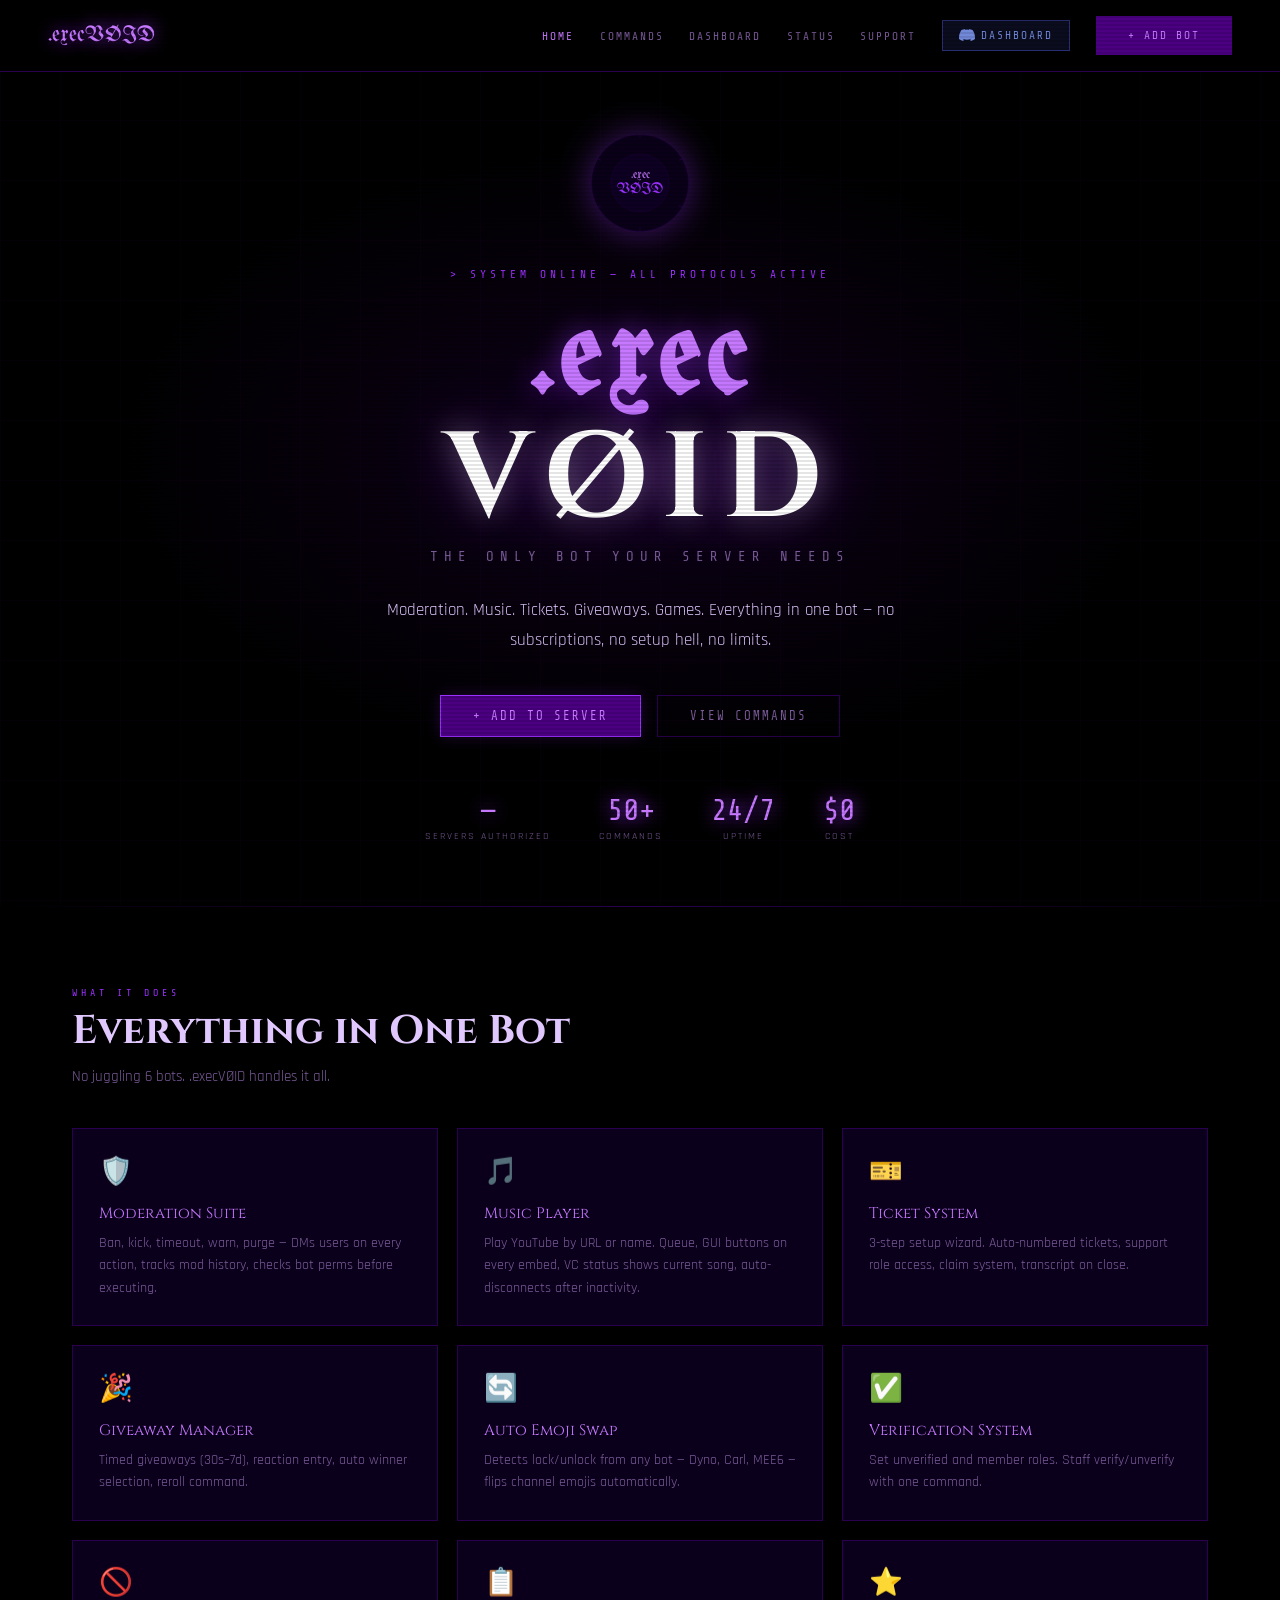
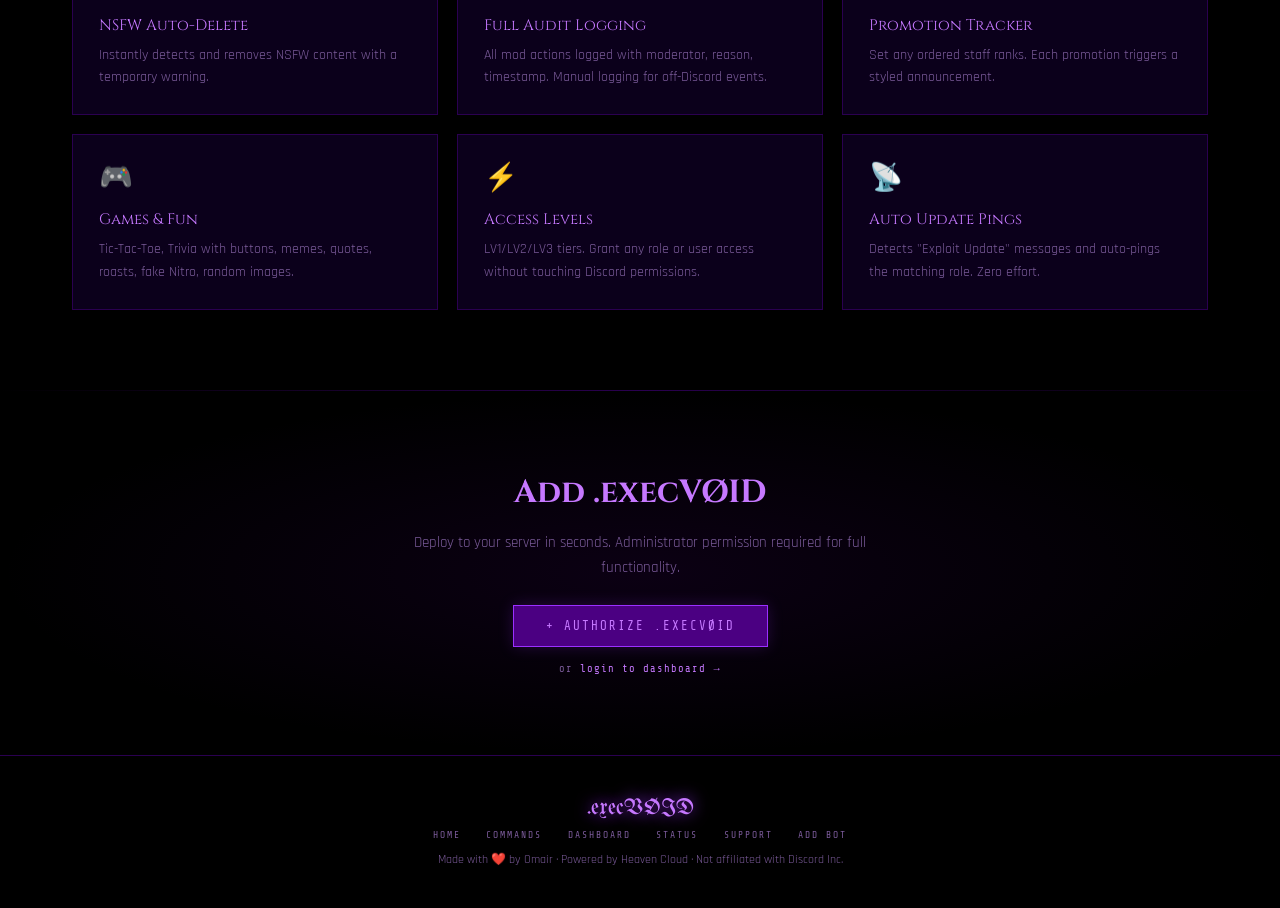
==== commit dd32c6f5: "Add files via upload" ====
--- a/index.html
+++ b/index.html
@@ -4,728 +4,156 @@
   <meta charset="UTF-8"/>
   <meta name="viewport" content="width=device-width, initial-scale=1.0"/>
   <title>.execVØID — Discord Bot</title>
-  <link rel="icon" type="image/svg+xml" href="favicon.svg"/>
-  <link href="https://fonts.googleapis.com/css2?family=UnifrakturMaguntia&family=Share+Tech+Mono&family=Rajdhani:wght@300;400;600;700&family=Cinzel:wght@700&display=swap" rel="stylesheet"/>
+  <link href="https://fonts.googleapis.com/css2?family=UnifrakturMaguntia&family=Share+Tech+Mono&family=Rajdhani:wght@400;600;700&family=Cinzel:wght@700&display=swap" rel="stylesheet"/>
+  <link rel="stylesheet" href="shared.css"/>
   <style>
-    :root {
-      --void: #000000;
-      --deep: #05000f;
-      --abyss: #0d0020;
-      --purple: #4b0082;
-      --violet: #6b00b8;
-      --glow: #9b30ff;
-      --bright: #c678ff;
-      --text: #e0c8ff;
-      --muted: #7a5a99;
-      --border: #2a0050;
-      --green: #00b894;
-      --red: #e74c3c;
-      --gold: #f39c12;
-    }
-    * { margin: 0; padding: 0; box-sizing: border-box; }
-    html { scroll-behavior: smooth; }
-    body {
-      background: var(--void);
-      color: var(--text);
-      font-family: 'Rajdhani', sans-serif;
-      overflow-x: hidden;
-      cursor: crosshair;
-    }
-    body::before {
-      content: '';
-      position: fixed;
-      inset: 0;
-      background: repeating-linear-gradient(0deg, transparent, transparent 2px, rgba(0,0,0,0.15) 2px, rgba(0,0,0,0.15) 4px);
-      pointer-events: none;
-      z-index: 999;
-    }
-
-    /* NAV */
-    nav {
-      position: fixed;
-      top: 0; left: 0; right: 0;
-      z-index: 100;
-      display: flex;
-      justify-content: space-between;
-      align-items: center;
-      padding: 1.2rem 3rem;
-      background: rgba(0,0,0,0.9);
-      backdrop-filter: blur(12px);
-      border-bottom: 1px solid var(--border);
-    }
-    .nav-logo {
-      font-family: 'UnifrakturMaguntia', cursive;
-      font-size: 1.6rem;
-      color: var(--bright);
-      text-shadow: 0 0 20px var(--glow);
-      letter-spacing: 2px;
-      text-decoration: none;
-    }
-    .nav-links { display: flex; gap: 2rem; list-style: none; align-items: center; }
-    .nav-links a {
-      color: var(--muted);
-      text-decoration: none;
-      font-family: 'Share Tech Mono', monospace;
-      font-size: 0.75rem;
-      letter-spacing: 2px;
-      text-transform: uppercase;
-      transition: color 0.3s;
-    }
-    .nav-links a:hover { color: var(--bright); }
-    .nav-invite {
-      padding: 0.5rem 1.2rem;
-      background: var(--purple);
-      color: var(--bright) !important;
-      border: 1px solid var(--glow);
-      transition: all 0.3s !important;
-    }
-    .nav-invite:hover { box-shadow: 0 0 20px rgba(155,48,255,0.5); color: white !important; }
-
     /* HERO */
-    .hero {
-      min-height: 100vh;
-      display: flex;
-      flex-direction: column;
-      align-items: center;
-      justify-content: center;
-      position: relative;
-      padding: 8rem 2rem 4rem;
-      text-align: center;
-    }
-    .hero-bg {
-      position: absolute; inset: 0;
-      background:
-        radial-gradient(ellipse 60% 50% at 50% 50%, rgba(75,0,130,0.25) 0%, transparent 70%),
-        radial-gradient(ellipse 30% 30% at 20% 80%, rgba(107,0,184,0.1) 0%, transparent 60%),
-        radial-gradient(ellipse 30% 30% at 80% 20%, rgba(107,0,184,0.08) 0%, transparent 60%);
-    }
-    .hero-grid {
-      position: absolute; inset: 0;
-      background-image: linear-gradient(rgba(75,0,130,0.08) 1px, transparent 1px), linear-gradient(90deg, rgba(75,0,130,0.08) 1px, transparent 1px);
-      background-size: 60px 60px;
-    }
-    .hero-logo { margin-bottom: 2rem; opacity: 0; animation: fadeUp 0.8s ease 0.1s forwards; }
-    .hero-logo svg { animation: spin 30s linear infinite; }
-    @keyframes spin { from { transform: rotate(0deg); } to { transform: rotate(360deg); } }
-    @keyframes fadeUp { from { opacity: 0; transform: translateY(20px); } to { opacity: 1; transform: translateY(0); } }
-
-    .hero-tag {
-      font-family: 'Share Tech Mono', monospace;
-      font-size: 0.75rem;
-      letter-spacing: 4px;
-      color: var(--glow);
-      text-transform: uppercase;
-      margin-bottom: 1.5rem;
-      opacity: 0;
-      animation: fadeUp 0.8s ease 0.2s forwards;
-    }
+    .hero { min-height: 100vh; display: flex; flex-direction: column; align-items: center; justify-content: center; position: relative; padding: 8rem 2rem 4rem; text-align: center; }
+    .hero-bg { position: absolute; inset: 0; background: radial-gradient(ellipse 60% 50% at 50% 50%, rgba(75,0,130,0.2), transparent 70%); }
+    .hero-grid { position: absolute; inset: 0; background-image: linear-gradient(rgba(75,0,130,0.06) 1px, transparent 1px), linear-gradient(90deg, rgba(75,0,130,0.06) 1px, transparent 1px); background-size: 60px 60px; }
+    .hero-logo { margin-bottom: 1.5rem; opacity: 0; animation: fadeUp 0.8s ease 0.1s forwards; }
+    .hero-logo svg { animation: spin 30s linear infinite; filter: drop-shadow(0 0 18px rgba(155,48,255,0.45)); }
+    .hero-tag { font-family: 'Share Tech Mono', monospace; font-size: 0.7rem; letter-spacing: 4px; color: var(--glow); text-transform: uppercase; margin-bottom: 1.5rem; opacity: 0; animation: fadeUp 0.8s ease 0.2s forwards; }
     .hero-tag::before { content: '> '; }
-    .hero-title {
-      font-family: 'UnifrakturMaguntia', cursive;
-      font-size: clamp(4rem, 10vw, 9rem);
-      line-height: 1;
-      margin-bottom: 0.5rem;
-      opacity: 0;
-      animation: fadeUp 0.8s ease 0.4s forwards;
-    }
+    .hero-title { font-size: clamp(3.5rem, 9vw, 8rem); line-height: 1; margin-bottom: 0.5rem; opacity: 0; animation: fadeUp 0.8s ease 0.4s forwards; }
     .exec-part { font-family: 'UnifrakturMaguntia', cursive; color: #c678ff; display: block; text-shadow: 0 0 30px rgba(155,48,255,0.6); letter-spacing: 6px; }
-    .void-part { font-family: 'Cinzel', serif; font-weight: 700; color: #ffffff; display: block; font-size: 1.1em; letter-spacing: 16px; text-shadow: 0 0 30px rgba(255,255,255,0.3), 0 0 60px rgba(155,48,255,0.5); }
-    .hero-sub { font-family: 'Share Tech Mono', monospace; font-size: clamp(0.7rem, 2vw, 1rem); color: var(--muted); letter-spacing: 6px; text-transform: uppercase; margin-bottom: 2.5rem; opacity: 0; animation: fadeUp 0.8s ease 0.6s forwards; }
-    .hero-desc { max-width: 600px; font-size: 1.1rem; color: var(--text); line-height: 1.7; margin-bottom: 3rem; opacity: 0; animation: fadeUp 0.8s ease 0.8s forwards; }
+    .void-part { font-family: 'Cinzel', serif; font-weight: 700; color: #fff; display: block; font-size: 1.05em; letter-spacing: 14px; text-shadow: 0 0 30px rgba(255,255,255,0.3), 0 0 60px rgba(155,48,255,0.5); }
+    .hero-sub { font-family: 'Share Tech Mono', monospace; font-size: clamp(0.65rem, 2vw, 0.88rem); color: var(--muted); letter-spacing: 6px; text-transform: uppercase; margin-bottom: 2rem; opacity: 0; animation: fadeUp 0.8s ease 0.6s forwards; }
+    .hero-desc { max-width: 560px; font-size: 1.05rem; color: var(--text); line-height: 1.75; margin-bottom: 2.5rem; opacity: 0; animation: fadeUp 0.8s ease 0.8s forwards; }
     .hero-buttons { display: flex; gap: 1rem; flex-wrap: wrap; justify-content: center; opacity: 0; animation: fadeUp 0.8s ease 1s forwards; }
-
-    .hero-stats {
-      display: flex;
-      gap: 3rem;
-      margin-top: 4rem;
-      opacity: 0;
-      animation: fadeUp 0.8s ease 1.2s forwards;
-    }
+    .hero-stats { display: flex; gap: 3rem; margin-top: 3.5rem; opacity: 0; animation: fadeUp 0.8s ease 1.2s forwards; flex-wrap: wrap; justify-content: center; }
     .stat-item { text-align: center; }
-    .stat-num { font-family: 'Share Tech Mono', monospace; font-size: 2rem; color: var(--bright); text-shadow: 0 0 20px var(--glow); }
-    .stat-label { font-size: 0.7rem; letter-spacing: 2px; color: var(--muted); text-transform: uppercase; }
-
-    /* BUTTONS */
-    .btn-primary {
-      padding: 0.9rem 2.5rem;
-      background: var(--purple);
-      color: var(--bright);
-      text-decoration: none;
-      font-family: 'Share Tech Mono', monospace;
-      font-size: 0.85rem;
-      letter-spacing: 3px;
-      text-transform: uppercase;
-      border: 1px solid var(--glow);
-      position: relative;
-      overflow: hidden;
-      transition: all 0.3s;
-      box-shadow: 0 0 20px rgba(155,48,255,0.3);
-    }
-    .btn-primary::before { content: ''; position: absolute; inset: 0; background: linear-gradient(135deg, transparent 40%, rgba(155,48,255,0.2)); transform: translateX(-100%); transition: transform 0.4s; }
-    .btn-primary:hover::before { transform: translateX(0); }
-    .btn-primary:hover { box-shadow: 0 0 40px rgba(155,48,255,0.6); border-color: var(--bright); }
-    .btn-secondary { padding: 0.9rem 2.5rem; background: transparent; color: var(--muted); text-decoration: none; font-family: 'Share Tech Mono', monospace; font-size: 0.85rem; letter-spacing: 3px; text-transform: uppercase; border: 1px solid var(--border); transition: all 0.3s; }
-    .btn-secondary:hover { color: var(--text); border-color: var(--muted); }
-
-    /* SECTIONS */
-    .section { padding: 6rem 2rem; max-width: 1200px; margin: 0 auto; }
-    .section-label { font-family: 'Share Tech Mono', monospace; font-size: 0.7rem; letter-spacing: 4px; color: var(--glow); text-transform: uppercase; margin-bottom: 0.5rem; }
-    .section-title { font-family: 'Cinzel', serif; font-size: clamp(1.8rem, 4vw, 3rem); color: var(--text); margin-bottom: 3rem; }
-    .divider { height: 1px; background: linear-gradient(90deg, transparent, var(--border), transparent); margin: 0 2rem; }
-
-    /* REVEAL */
-    .reveal { opacity: 0; transform: translateY(30px); transition: all 0.7s ease; }
-    .reveal.visible { opacity: 1; transform: translateY(0); }
-
-    /* FEATURES GRID */
-    .features-grid { display: grid; grid-template-columns: repeat(auto-fit, minmax(300px, 1fr)); gap: 1.5rem; }
-    .feature-card {
-      padding: 2rem;
-      border: 1px solid var(--border);
-      background: rgba(75,0,130,0.05);
-      position: relative;
-      overflow: hidden;
-      transition: all 0.3s;
-    }
-    .feature-card::before { content: ''; position: absolute; inset: 0; background: linear-gradient(135deg, rgba(75,0,130,0.1), transparent); opacity: 0; transition: opacity 0.3s; }
-    .feature-card:hover::before { opacity: 1; }
-    .feature-card:hover { border-color: var(--violet); transform: translateY(-3px); }
-    .feature-icon { font-size: 2rem; margin-bottom: 1rem; }
-    .feature-title { font-family: 'Cinzel', serif; font-size: 1.1rem; color: var(--bright); margin-bottom: 0.75rem; }
-    .feature-desc { font-size: 0.95rem; color: var(--muted); line-height: 1.6; }
-
-    /* COMMANDS */
-    .cmd-categories { display: flex; gap: 0.5rem; flex-wrap: wrap; margin-bottom: 2rem; }
-    .cmd-cat-btn {
-      padding: 0.4rem 1rem;
-      font-family: 'Share Tech Mono', monospace;
-      font-size: 0.7rem;
-      letter-spacing: 2px;
-      text-transform: uppercase;
-      border: 1px solid var(--border);
-      background: transparent;
-      color: var(--muted);
-      cursor: pointer;
-      transition: all 0.2s;
-    }
-    .cmd-cat-btn.active, .cmd-cat-btn:hover { border-color: var(--glow); color: var(--bright); background: rgba(75,0,130,0.2); }
-    .commands-section { display: none; }
-    .commands-section.active { display: block; }
-    .commands-list { display: flex; flex-direction: column; gap: 0; }
-    .cmd-row {
-      display: flex;
-      justify-content: space-between;
-      align-items: flex-start;
-      gap: 2rem;
-      padding: 1rem 1.5rem;
-      border-bottom: 1px solid rgba(42,0,80,0.5);
-      transition: background 0.2s;
-    }
-    .cmd-row:hover { background: rgba(75,0,130,0.08); }
-    .cmd-name { font-family: 'Share Tech Mono', monospace; font-size: 0.85rem; color: var(--bright); white-space: nowrap; }
-    .cmd-desc { font-size: 0.9rem; color: var(--muted); text-align: right; }
-
-    /* DASHBOARD */
-    .dashboard-section { padding: 6rem 2rem; background: rgba(5,0,15,0.8); border-top: 1px solid var(--border); border-bottom: 1px solid var(--border); }
-    .dashboard-inner { max-width: 1200px; margin: 0 auto; }
-    .dashboard-grid { display: grid; grid-template-columns: 280px 1fr; gap: 2rem; margin-top: 3rem; }
-    .dash-sidebar {
-      border: 1px solid var(--border);
-      background: rgba(0,0,0,0.5);
-    }
-    .dash-sidebar-header {
-      padding: 1rem 1.5rem;
-      border-bottom: 1px solid var(--border);
-      font-family: 'Share Tech Mono', monospace;
-      font-size: 0.7rem;
-      letter-spacing: 3px;
-      color: var(--muted);
-    }
-    .dash-nav-item {
-      display: flex;
-      align-items: center;
-      gap: 0.75rem;
-      padding: 0.9rem 1.5rem;
-      font-size: 0.9rem;
-      color: var(--muted);
-      border-bottom: 1px solid rgba(42,0,80,0.3);
-      cursor: pointer;
-      transition: all 0.2s;
-    }
-    .dash-nav-item:hover, .dash-nav-item.active { color: var(--bright); background: rgba(75,0,130,0.15); border-left: 2px solid var(--glow); }
-    .dash-main { border: 1px solid var(--border); background: rgba(0,0,0,0.3); }
-    .dash-main-header { padding: 1.5rem 2rem; border-bottom: 1px solid var(--border); display: flex; align-items: center; justify-content: space-between; }
-    .dash-main-title { font-family: 'Cinzel', serif; font-size: 1.2rem; color: var(--bright); }
-    .dash-main-body { padding: 2rem; }
-    .dash-config-row { display: flex; align-items: center; justify-content: space-between; padding: 1rem 0; border-bottom: 1px solid rgba(42,0,80,0.3); }
-    .dash-config-label { font-size: 0.95rem; color: var(--text); }
-    .dash-config-sub { font-size: 0.8rem; color: var(--muted); margin-top: 0.2rem; }
-    .dash-toggle { width: 44px; height: 24px; background: var(--border); border-radius: 12px; position: relative; cursor: pointer; transition: background 0.3s; }
-    .dash-toggle.on { background: var(--green); }
-    .dash-toggle::after { content: ''; position: absolute; width: 18px; height: 18px; background: white; border-radius: 50%; top: 3px; left: 3px; transition: transform 0.3s; }
-    .dash-toggle.on::after { transform: translateX(20px); }
-    .dash-select {
-      padding: 0.4rem 1rem;
-      background: rgba(42,0,80,0.5);
-      border: 1px solid var(--border);
-      color: var(--text);
-      font-family: 'Share Tech Mono', monospace;
-      font-size: 0.75rem;
-      cursor: pointer;
-    }
-    .dash-note {
-      padding: 1rem 1.5rem;
-      background: rgba(75,0,130,0.1);
-      border: 1px solid var(--border);
-      border-left: 3px solid var(--glow);
-      font-size: 0.9rem;
-      color: var(--muted);
-      margin-bottom: 1.5rem;
-    }
-    .dash-note span { color: var(--bright); }
-
-    /* STATUS */
-    .status-grid { display: grid; grid-template-columns: repeat(auto-fit, minmax(180px, 1fr)); gap: 1rem; }
-    .status-card { padding: 1.5rem; border: 1px solid var(--border); background: rgba(0,0,0,0.4); }
-    .status-channel { font-family: 'Share Tech Mono', monospace; font-size: 0.8rem; color: var(--text); margin-bottom: 0.5rem; }
-    .status-dot { display: inline-block; width: 8px; height: 8px; border-radius: 50%; margin-right: 0.4rem; }
-    .status-dot.green { background: #00b894; box-shadow: 0 0 8px #00b894; }
-    .status-dot.blue { background: #74b9ff; box-shadow: 0 0 8px #74b9ff; }
-    .status-label.green { color: #00b894; font-size: 0.8rem; }
-    .status-label.blue { color: #74b9ff; font-size: 0.8rem; }
-
-    /* ADD BOT */
-    .add-section { padding: 6rem 2rem; text-align: center; position: relative; }
-    .add-section::before { content: ''; position: absolute; inset: 0; background: radial-gradient(ellipse 50% 50% at 50% 50%, rgba(75,0,130,0.2), transparent); }
-    .add-box { max-width: 600px; margin: 0 auto; position: relative; }
-    .add-title { font-family: 'Cinzel', serif; font-size: 2.5rem; color: var(--bright); margin-bottom: 1rem; }
-    .add-desc { color: var(--muted); font-size: 1rem; margin-bottom: 2rem; line-height: 1.7; }
-    .perms-list { display: flex; flex-wrap: wrap; gap: 0.5rem; justify-content: center; margin-bottom: 2rem; }
-    .perm-tag { padding: 0.3rem 0.8rem; border: 1px solid var(--border); font-family: 'Share Tech Mono', monospace; font-size: 0.65rem; letter-spacing: 1px; color: var(--muted); }
-
-    /* FOOTER */
-    footer { padding: 3rem 2rem; border-top: 1px solid var(--border); text-align: center; }
-    .footer-logo { font-family: 'UnifrakturMaguntia', cursive; font-size: 1.8rem; color: var(--bright); text-shadow: 0 0 20px var(--glow); margin-bottom: 0.5rem; }
-    .footer-links { display: flex; gap: 2rem; justify-content: center; margin-bottom: 1rem; }
-    .footer-links a { color: var(--muted); text-decoration: none; font-family: 'Share Tech Mono', monospace; font-size: 0.7rem; letter-spacing: 2px; text-transform: uppercase; transition: color 0.2s; }
-    .footer-links a:hover { color: var(--bright); }
-    .footer-text { color: var(--muted); font-size: 0.85rem; }
+    .stat-num { font-family: 'Share Tech Mono', monospace; font-size: 1.9rem; color: var(--bright); text-shadow: 0 0 18px var(--glow); }
+    .stat-label { font-size: 0.62rem; letter-spacing: 2px; color: var(--muted); text-transform: uppercase; margin-top: 0.2rem; }
+    /* FEATURES */
+    .features-grid { display: grid; grid-template-columns: repeat(auto-fit, minmax(270px, 1fr)); gap: 1.2rem; }
+    .feature-card { padding: 1.6rem; border: 1px solid var(--border); background: var(--card); transition: all 0.3s; position: relative; overflow: hidden; }
+    .feature-card::after { content: ''; position: absolute; bottom: 0; left: 0; right: 0; height: 2px; background: linear-gradient(90deg, transparent, var(--glow), transparent); opacity: 0; transition: opacity 0.3s; }
+    .feature-card:hover { border-color: var(--violet); transform: translateY(-3px); box-shadow: 0 6px 28px rgba(75,0,130,0.3); }
+    .feature-card:hover::after { opacity: 1; }
+    .feature-icon { font-size: 1.7rem; margin-bottom: 0.9rem; }
+    .feature-title { font-family: 'Cinzel', serif; font-size: 0.95rem; color: var(--bright); margin-bottom: 0.5rem; }
+    .feature-desc { font-size: 0.85rem; color: var(--muted); line-height: 1.65; }
+    /* AUTH COUNTER BANNER */
+    .counter-banner { background: rgba(75,0,130,0.08); border: 1px solid var(--border); border-left: 3px solid var(--glow); padding: 1.2rem 2rem; display: flex; align-items: center; justify-content: center; gap: 1rem; text-align: center; }
+    .counter-num { font-family: 'Share Tech Mono', monospace; font-size: 1.8rem; color: var(--bright); text-shadow: 0 0 16px var(--glow); }
+    .counter-label { font-size: 0.85rem; color: var(--muted); }
   </style>
 </head>
 <body>
 
-  <nav>
-    <a href="#" class="nav-logo">.execVØID</a>
-    <ul class="nav-links">
-      <li><a href="#features">Features</a></li>
-      <li><a href="#commands">Commands</a></li>
-      <li><a href="#dashboard">Dashboard</a></li>
-      <li><a href="#add">Add Bot</a></li>
-      <li><a href="https://discord.gg/WuA95wAYx8" target="_blank">Support</a></li>
-      <li><a href="https://discord.com/oauth2/authorize?client_id=1495782087574159471&permissions=8&integration_type=0&scope=bot" class="nav-invite">+ Add Bot</a></li>
-    </ul>
-  </nav>
+<nav>
+  <a href="index.html" class="nav-logo">.execVØID</a>
+  <ul class="nav-links">
+    <li><a href="index.html" class="active">Home</a></li>
+    <li><a href="commands.html">Commands</a></li>
+    <li><a href="dashboard.html">Dashboard</a></li>
+    <li><a href="status.html">Status</a></li>
+    <li><a href="https://discord.gg/WuA95wAYx8" target="_blank">Support</a></li>
+    <li><a href="dashboard.html" class="nav-login" id="nav-login-btn">
+      <svg class="d-logo" viewBox="0 0 24 24"><path d="M20.317 4.37a19.791 19.791 0 0 0-4.885-1.515.074.074 0 0 0-.079.037c-.21.375-.444.864-.608 1.25a18.27 18.27 0 0 0-5.487 0 12.64 12.64 0 0 0-.617-1.25.077.077 0 0 0-.079-.037A19.736 19.736 0 0 0 3.677 4.37a.07.07 0 0 0-.032.027C.533 9.046-.32 13.58.099 18.057a.082.082 0 0 0 .031.057 19.9 19.9 0 0 0 5.993 3.03.078.078 0 0 0 .084-.028c.462-.63.874-1.295 1.226-1.994a.076.076 0 0 0-.041-.106 13.107 13.107 0 0 1-1.872-.892.077.077 0 0 1-.008-.128 10.2 10.2 0 0 0 .372-.292.074.074 0 0 1 .077-.01c3.928 1.793 8.18 1.793 12.062 0a.074.074 0 0 1 .078.01c.12.098.246.198.373.292a.077.077 0 0 1-.006.127 12.299 12.299 0 0 1-1.873.892.077.077 0 0 0-.041.107c.36.698.772 1.362 1.225 1.993a.076.076 0 0 0 .084.028 19.839 19.839 0 0 0 6.002-3.03.077.077 0 0 0 .032-.054c.5-5.177-.838-9.674-3.549-13.66a.061.061 0 0 0-.031-.03z"/></svg>
+      Dashboard
+    </a></li>
+    <li id="nav-user"><img id="nav-avatar" src="" alt=""/><span id="nav-username"></span></li>
+    <li><a href="https://discord.com/oauth2/authorize?client_id=1495782087574159471&permissions=8&integration_type=0&scope=bot" class="nav-add btn">+ Add Bot</a></li>
+  </ul>
+</nav>
 
-  <!-- HERO -->
-  <section class="hero">
-    <div class="hero-bg"></div>
-    <div class="hero-grid"></div>
-    <div class="hero-logo">
-      <svg width="140" height="140" viewBox="0 0 680 680" xmlns="http://www.w3.org/2000/svg" style="filter: drop-shadow(0 0 20px rgba(155,48,255,0.5));">
-        <circle cx="340" cy="340" r="300" fill="#0a0018" stroke="#3a0070" stroke-width="1.5"/>
-        <circle cx="340" cy="340" r="280" fill="none" stroke="#2a0050" stroke-width="0.5"/>
-        <g transform="translate(340,340)">
-          <line x1="0" y1="-298" x2="0" y2="-280" stroke="#6b00b8" stroke-width="1.5"/>
-          <line x1="0" y1="-298" x2="0" y2="-280" stroke="#6b00b8" stroke-width="1.5" transform="rotate(60)"/>
-          <line x1="0" y1="-298" x2="0" y2="-280" stroke="#6b00b8" stroke-width="1.5" transform="rotate(120)"/>
-          <line x1="0" y1="-298" x2="0" y2="-280" stroke="#6b00b8" stroke-width="1.5" transform="rotate(180)"/>
-          <line x1="0" y1="-298" x2="0" y2="-280" stroke="#6b00b8" stroke-width="1.5" transform="rotate(240)"/>
-          <line x1="0" y1="-298" x2="0" y2="-280" stroke="#6b00b8" stroke-width="1.5" transform="rotate(300)"/>
-        </g>
-        <polygon points="340,100 554,220 554,460 340,580 126,460 126,220" fill="none" stroke="#2a0050" stroke-width="0.8"/>
-        <circle cx="340" cy="340" r="180" fill="#0d0022" stroke="#4b0082" stroke-width="1"/>
-        <text x="340" y="308" text-anchor="middle" font-family="UnifrakturMaguntia,cursive" font-size="72" fill="#c678ff">.exec</text>
-        <text x="340" y="400" text-anchor="middle" font-family="UnifrakturMaguntia,cursive" font-size="90" fill="#9b30ff">VØID</text>
-      </svg>
-    </div>
-    <p class="hero-tag">System Online — Multi-Protocol Discord Bot Active</p>
-    <h1 class="hero-title"><span class="exec-part">.exec</span><span class="void-part">VØID</span></h1>
-    <p class="hero-sub">The Only Bot Your Server Needs</p>
-    <p class="hero-desc">Moderation. Music. Tickets. Giveaways. Fun. Verification. Auto-logs. Everything built into one powerful bot — deployed for TiRex, running on Heaven Cloud.</p>
-    <div class="hero-buttons">
-      <a href="https://discord.com/oauth2/authorize?client_id=1495782087574159471&permissions=8&integration_type=0&scope=bot" class="btn-primary">+ Add to Server</a>
-      <a href="https://discord.gg/WuA95wAYx8" class="btn-secondary">Support Server</a>
-    </div>
-    <div class="hero-stats">
-      <div class="stat-item"><div class="stat-num">50+</div><div class="stat-label">Commands</div></div>
-      <div class="stat-item"><div class="stat-num">24/7</div><div class="stat-label">Uptime</div></div>
-      <div class="stat-item"><div class="stat-num">∞</div><div class="stat-label">Custom Logs</div></div>
-    </div>
-  </section>
+<section class="hero">
+  <div class="hero-bg"></div>
+  <div class="hero-grid"></div>
+  <div class="hero-logo">
+    <svg width="110" height="110" viewBox="0 0 680 680" xmlns="http://www.w3.org/2000/svg">
+      <circle cx="340" cy="340" r="300" fill="#0a0018" stroke="#3a0070" stroke-width="1.5"/>
+      <g transform="translate(340,340)">
+        <line x1="0" y1="-298" x2="0" y2="-280" stroke="#6b00b8" stroke-width="1.5"/>
+        <line x1="0" y1="-298" x2="0" y2="-280" stroke="#6b00b8" stroke-width="1.5" transform="rotate(60)"/>
+        <line x1="0" y1="-298" x2="0" y2="-280" stroke="#6b00b8" stroke-width="1.5" transform="rotate(120)"/>
+        <line x1="0" y1="-298" x2="0" y2="-280" stroke="#6b00b8" stroke-width="1.5" transform="rotate(180)"/>
+        <line x1="0" y1="-298" x2="0" y2="-280" stroke="#6b00b8" stroke-width="1.5" transform="rotate(240)"/>
+        <line x1="0" y1="-298" x2="0" y2="-280" stroke="#6b00b8" stroke-width="1.5" transform="rotate(300)"/>
+      </g>
+      <circle cx="340" cy="340" r="180" fill="#0d0022" stroke="#4b0082" stroke-width="1"/>
+      <text x="340" y="308" text-anchor="middle" font-family="UnifrakturMaguntia,cursive" font-size="72" fill="#c678ff">.exec</text>
+      <text x="340" y="400" text-anchor="middle" font-family="UnifrakturMaguntia,cursive" font-size="90" fill="#9b30ff">VØID</text>
+    </svg>
+  </div>
+  <p class="hero-tag">System Online — All Protocols Active</p>
+  <h1 class="hero-title"><span class="exec-part">.exec</span><span class="void-part">VØID</span></h1>
+  <p class="hero-sub">The Only Bot Your Server Needs</p>
+  <p class="hero-desc">Moderation. Music. Tickets. Giveaways. Games. Everything in one bot — no subscriptions, no setup hell, no limits.</p>
+  <div class="hero-buttons">
+    <a href="https://discord.com/oauth2/authorize?client_id=1495782087574159471&permissions=8&integration_type=0&scope=bot" class="btn btn-primary">+ Add to Server</a>
+    <a href="commands.html" class="btn btn-secondary">View Commands</a>
+  </div>
+  <div class="hero-stats">
+    <div class="stat-item"><div class="stat-num" id="auth-count">—</div><div class="stat-label">Servers Authorized</div></div>
+    <div class="stat-item"><div class="stat-num">50+</div><div class="stat-label">Commands</div></div>
+    <div class="stat-item"><div class="stat-num">24/7</div><div class="stat-label">Uptime</div></div>
+    <div class="stat-item"><div class="stat-num">$0</div><div class="stat-label">Cost</div></div>
+  </div>
+</section>
 
-  <div class="divider"></div>
+<div class="divider"></div>
 
-  <!-- FEATURES -->
-  <div class="section" id="features">
-    <div class="reveal">
-      <p class="section-label">What it does</p>
-      <h2 class="section-title">Everything Your Server Needs</h2>
-      <div class="features-grid">
-        <div class="feature-card">
-          <div class="feature-icon">🔒</div>
-          <div class="feature-title">Moderation Suite</div>
-          <div class="feature-desc">Ban, kick, timeout, warn, purge — all with DM notifications, reason tracking, full mod history, and auto-logging to a dedicated channel.</div>
-        </div>
-        <div class="feature-card">
-          <div class="feature-icon">🎵</div>
-          <div class="feature-title">Music Player</div>
-          <div class="feature-desc">Play any YouTube video or search by name directly. Full queue system with GUI controls (skip, pause, resume, stop) on every Now Playing embed. Auto-inactivity disconnect.</div>
-        </div>
-        <div class="feature-card">
-          <div class="feature-icon">🎫</div>
-          <div class="feature-title">Ticket System</div>
-          <div class="feature-desc">Interactive setup wizard — set category, staff role, and panel message. Auto-numbered tickets, claim system, transcripts saved on close, add/remove members.</div>
-        </div>
-        <div class="feature-card">
-          <div class="feature-icon">🎉</div>
-          <div class="feature-title">Giveaway Manager</div>
-          <div class="feature-desc">Timed giveaways with reaction entry — 30s to 2d durations. Auto-picks random winner when time expires. Reroll command for new winners.</div>
-        </div>
-        <div class="feature-card">
-          <div class="feature-icon">🔄</div>
-          <div class="feature-title">Auto Emoji Swap</div>
-          <div class="feature-desc">Detects channel lock/unlock from any bot — Dyno, Carl, MEE6, Raid Protect — and flips emoji automatically. Compatible with your existing setup.</div>
-        </div>
-        <div class="feature-card">
-          <div class="feature-icon">✅</div>
-          <div class="feature-title">Verification System</div>
-          <div class="feature-desc">Set unverified and member roles. Staff can verify/unverify users with a command. Keeps unverified members separated from the main server.</div>
-        </div>
-        <div class="feature-card">
-          <div class="feature-icon">🛡️</div>
-          <div class="feature-title">NSFW Auto-Delete</div>
-          <div class="feature-desc">Automatically detects and deletes NSFW content. Sends a temporary warning to the user. Keeps your server clean without manual effort.</div>
-        </div>
-        <div class="feature-card">
-          <div class="feature-icon">📋</div>
-          <div class="feature-title">Full Audit Logging</div>
-          <div class="feature-desc">Every mod action (ban, kick, timeout, warn) is logged with moderator info, reason, and timestamp. Manual action logging for off-Discord actions too.</div>
-        </div>
-        <div class="feature-card">
-          <div class="feature-icon">⭐</div>
-          <div class="feature-title">Promotion Tracker</div>
-          <div class="feature-desc">Set up to 15 ordered staff ranks. When someone gets Trial Mod → posts a welcome. Promotion to Mod, Senior Mod, Admin — each gets its own styled announcement.</div>
-        </div>
-        <div class="feature-card">
-          <div class="feature-icon">🎮</div>
-          <div class="feature-title">Games & Fun</div>
-          <div class="feature-desc">Tic-Tac-Toe, Trivia with button answers. Memes, quotes, roasts, fake Nitro, random cat/dog/fox images. Something for every server.</div>
-        </div>
-        <div class="feature-card">
-          <div class="feature-icon">⚡</div>
-          <div class="feature-title">Access Levels</div>
-          <div class="feature-desc">Three-tier permission system — LV1 basic, LV2 moderation, LV3 admin. Grant any role or user access without giving them Discord permissions.</div>
-        </div>
-        <div class="feature-card">
-          <div class="feature-icon">📡</div>
-          <div class="feature-title">Auto Update Pings</div>
-          <div class="feature-desc">Detects "Exploit Update", "Roblox Update" and similar phrases. Auto-pings the matching staff role. Keeps the server informed without manual work.</div>
-        </div>
-      </div>
+<div class="section" id="features">
+  <div class="reveal">
+    <p class="section-label">What it does</p>
+    <h2 class="section-title">Everything in One Bot</h2>
+    <p class="section-sub">No juggling 6 bots. .execVØID handles it all.</p>
+    <div class="features-grid">
+      <div class="feature-card"><div class="feature-icon">🛡️</div><div class="feature-title">Moderation Suite</div><div class="feature-desc">Ban, kick, timeout, warn, purge — DMs users on every action, tracks mod history, checks bot perms before executing.</div></div>
+      <div class="feature-card"><div class="feature-icon">🎵</div><div class="feature-title">Music Player</div><div class="feature-desc">Play YouTube by URL or name. Queue, GUI buttons on every embed, VC status shows current song, auto-disconnects after inactivity.</div></div>
+      <div class="feature-card"><div class="feature-icon">🎫</div><div class="feature-title">Ticket System</div><div class="feature-desc">3-step setup wizard. Auto-numbered tickets, support role access, claim system, transcript on close.</div></div>
+      <div class="feature-card"><div class="feature-icon">🎉</div><div class="feature-title">Giveaway Manager</div><div class="feature-desc">Timed giveaways (30s–7d), reaction entry, auto winner selection, reroll command.</div></div>
+      <div class="feature-card"><div class="feature-icon">🔄</div><div class="feature-title">Auto Emoji Swap</div><div class="feature-desc">Detects lock/unlock from any bot — Dyno, Carl, MEE6 — flips channel emojis automatically.</div></div>
+      <div class="feature-card"><div class="feature-icon">✅</div><div class="feature-title">Verification System</div><div class="feature-desc">Set unverified and member roles. Staff verify/unverify with one command.</div></div>
+      <div class="feature-card"><div class="feature-icon">🚫</div><div class="feature-title">NSFW Auto-Delete</div><div class="feature-desc">Instantly detects and removes NSFW content with a temporary warning.</div></div>
+      <div class="feature-card"><div class="feature-icon">📋</div><div class="feature-title">Full Audit Logging</div><div class="feature-desc">All mod actions logged with moderator, reason, timestamp. Manual logging for off-Discord events.</div></div>
+      <div class="feature-card"><div class="feature-icon">⭐</div><div class="feature-title">Promotion Tracker</div><div class="feature-desc">Set any ordered staff ranks. Each promotion triggers a styled announcement.</div></div>
+      <div class="feature-card"><div class="feature-icon">🎮</div><div class="feature-title">Games & Fun</div><div class="feature-desc">Tic-Tac-Toe, Trivia with buttons, memes, quotes, roasts, fake Nitro, random images.</div></div>
+      <div class="feature-card"><div class="feature-icon">⚡</div><div class="feature-title">Access Levels</div><div class="feature-desc">LV1/LV2/LV3 tiers. Grant any role or user access without touching Discord permissions.</div></div>
+      <div class="feature-card"><div class="feature-icon">📡</div><div class="feature-title">Auto Update Pings</div><div class="feature-desc">Detects "Exploit Update" messages and auto-pings the matching role. Zero effort.</div></div>
     </div>
   </div>
+</div>
 
-  <div class="divider"></div>
+<div class="divider"></div>
 
-  <!-- COMMANDS -->
-  <div class="section" id="commands">
-    <div class="reveal">
-      <p class="section-label">How to use</p>
-      <h2 class="section-title">Commands</h2>
-      <div class="cmd-categories">
-        <button class="cmd-cat-btn active" onclick="showCat('moderation', this)">Moderation</button>
-        <button class="cmd-cat-btn" onclick="showCat('music', this)">Music</button>
-        <button class="cmd-cat-btn" onclick="showCat('tickets', this)">Tickets</button>
-        <button class="cmd-cat-btn" onclick="showCat('fun', this)">Fun</button>
-        <button class="cmd-cat-btn" onclick="showCat('config', this)">Config</button>
-        <button class="cmd-cat-btn" onclick="showCat('info', this)">Info</button>
-      </div>
+<section style="padding: 5rem 2rem; text-align: center; position: relative;">
+  <div style="position:absolute;inset:0;background:radial-gradient(ellipse 50% 50% at 50% 50%,rgba(75,0,130,0.15),transparent);pointer-events:none;"></div>
+  <div style="max-width:520px;margin:0 auto;position:relative;" class="reveal">
+    <h2 style="font-family:'Cinzel',serif;font-size:2rem;color:var(--bright);margin-bottom:1rem;">Add .execVØID</h2>
+    <p style="color:var(--muted);font-size:0.92rem;margin-bottom:1.6rem;line-height:1.7;">Deploy to your server in seconds. Administrator permission required for full functionality.</p>
+    <a href="https://discord.com/oauth2/authorize?client_id=1495782087574159471&permissions=8&integration_type=0&scope=bot" class="btn btn-primary">+ Authorize .execVØID</a>
+    <p style="margin-top:1rem;font-family:'Share Tech Mono',monospace;font-size:0.65rem;color:var(--muted);letter-spacing:1px;">or <a href="dashboard.html" style="color:var(--bright);text-decoration:none;">login to dashboard →</a></p>
+  </div>
+</section>
 
-      <div id="cat-moderation" class="commands-section active commands-list">
-        <div class="cmd-row"><span class="cmd-name">.exec ban [@user] [reason]</span><span class="cmd-desc">Permanently ban a user — DMs them before banning</span></div>
-        <div class="cmd-row"><span class="cmd-name">.exec kick [@user] [reason]</span><span class="cmd-desc">Kick a user — DMs them the reason</span></div>
-        <div class="cmd-row"><span class="cmd-name">.exec timeout [@user] [mins] [reason]</span><span class="cmd-desc">Mute a user for a set duration</span></div>
-        <div class="cmd-row"><span class="cmd-name">.exec warn [@user] [reason]</span><span class="cmd-desc">Warn a user — saved to their history</span></div>
-        <div class="cmd-row"><span class="cmd-name">.exec warns [@user]</span><span class="cmd-desc">Show all warns for a user</span></div>
-        <div class="cmd-row"><span class="cmd-name">.exec clearwarns [@user]</span><span class="cmd-desc">Clear all warns for a user</span></div>
-        <div class="cmd-row"><span class="cmd-name">.exec purge [amount]</span><span class="cmd-desc">Bulk delete 1–100 messages</span></div>
-        <div class="cmd-row"><span class="cmd-name">.exec lock [#ch] [reason]</span><span class="cmd-desc">Lock a channel</span></div>
-        <div class="cmd-row"><span class="cmd-name">.exec unlock [#ch] [reason]</span><span class="cmd-desc">Unlock a channel</span></div>
-        <div class="cmd-row"><span class="cmd-name">.exec view [#ch] [disable/enable] [@role]</span><span class="cmd-desc">Hide or show a channel from a role</span></div>
-        <div class="cmd-row"><span class="cmd-name">.exec slowmode [#ch] [seconds]</span><span class="cmd-desc">Set slowmode (0 = off)</span></div>
-        <div class="cmd-row"><span class="cmd-name">.exec unban [userId]</span><span class="cmd-desc">Unban a user by ID</span></div>
-        <div class="cmd-row"><span class="cmd-name">.exec userbans</span><span class="cmd-desc">Show all banned users with reasons — paginated</span></div>
-        <div class="cmd-row"><span class="cmd-name">.exec modhis [@user]</span><span class="cmd-desc">View full moderation history for a user</span></div>
-        <div class="cmd-row"><span class="cmd-name">.exec actionlog [@user] [action] [reason]</span><span class="cmd-desc">Manually log a mod action to bot-logs</span></div>
-      </div>
+<footer>
+  <div class="footer-logo">.execVØID</div>
+  <div class="footer-links">
+    <a href="index.html">Home</a>
+    <a href="commands.html">Commands</a>
+    <a href="dashboard.html">Dashboard</a>
+    <a href="status.html">Status</a>
+    <a href="https://discord.gg/WuA95wAYx8" target="_blank">Support</a>
+    <a href="https://discord.com/oauth2/authorize?client_id=1495782087574159471&permissions=8&integration_type=0&scope=bot">Add Bot</a>
+  </div>
+  <div class="footer-text">Made with ❤️ by Omair · Powered by Heaven Cloud · Not affiliated with Discord Inc.</div>
+</footer>
 
-      <div id="cat-music" class="commands-section commands-list">
-        <div class="cmd-row"><span class="cmd-name">.exec play [url or song name]</span><span class="cmd-desc">Play from YouTube — link or search by name</span></div>
-        <div class="cmd-row"><span class="cmd-name">.exec skip</span><span class="cmd-desc">Skip the current song</span></div>
-        <div class="cmd-row"><span class="cmd-name">.exec pause / .exec resume</span><span class="cmd-desc">Pause or resume playback</span></div>
-        <div class="cmd-row"><span class="cmd-name">.exec stop</span><span class="cmd-desc">Stop music and leave the voice channel</span></div>
-        <div class="cmd-row"><span class="cmd-name">.exec queue</span><span class="cmd-desc">Show the current music queue</span></div>
-        <div class="cmd-row"><span class="cmd-name">.exec musicbot add [#vc]</span><span class="cmd-desc">Move the bot to a specific voice channel</span></div>
-        <div class="cmd-row"><span class="cmd-name">Music GUI Buttons</span><span class="cmd-desc">Skip, Pause, Resume, Stop, Queue buttons appear on every Now Playing embed</span></div>
-      </div>
+<script src="shared.js"></script>
+<script>
+  // Typing effect
+  const tag = document.querySelector('.hero-tag');
+  const txt = tag.textContent; tag.textContent = ''; let ti = 0;
+  setTimeout(() => { const t = () => { if(ti < txt.length){ tag.textContent += txt[ti++]; setTimeout(t,38); } }; t(); }, 500);
 
-      <div id="cat-tickets" class="commands-section commands-list">
-        <div class="cmd-row"><span class="cmd-name">.exec setupticket</span><span class="cmd-desc">Run the interactive ticket setup wizard (category, role, panel)</span></div>
-        <div class="cmd-row"><span class="cmd-name">.exec ticket close</span><span class="cmd-desc">Close current ticket — saves transcript to bot-logs</span></div>
-        <div class="cmd-row"><span class="cmd-name">.exec ticket add [@user]</span><span class="cmd-desc">Add a user to the current ticket</span></div>
-        <div class="cmd-row"><span class="cmd-name">.exec ticket remove [@user]</span><span class="cmd-desc">Remove a user from the current ticket</span></div>
-        <div class="cmd-row"><span class="cmd-name">.exec ticket claim</span><span class="cmd-desc">Claim this ticket as your own</span></div>
-        <div class="cmd-row"><span class="cmd-name">.exec ticket rename [name]</span><span class="cmd-desc">Rename the ticket channel</span></div>
-        <div class="cmd-row"><span class="cmd-name">.exec ticket transcript</span><span class="cmd-desc">Post a transcript of the ticket in chat</span></div>
-      </div>
-
-      <div id="cat-fun" class="commands-section commands-list">
-        <div class="cmd-row"><span class="cmd-name">.exec ttt [@user]</span><span class="cmd-desc">Play Tic-Tac-Toe against another user — GUI board</span></div>
-        <div class="cmd-row"><span class="cmd-name">.exec trivia</span><span class="cmd-desc">Multiple choice trivia question — click buttons to answer</span></div>
-        <div class="cmd-row"><span class="cmd-name">.exec meme</span><span class="cmd-desc">Fetch a random meme from Reddit</span></div>
-        <div class="cmd-row"><span class="cmd-name">.exec quote</span><span class="cmd-desc">Post an inspirational quote</span></div>
-        <div class="cmd-row"><span class="cmd-name">.exec roast [@user]</span><span class="cmd-desc">Roast a user with a random insult</span></div>
-        <div class="cmd-row"><span class="cmd-name">.exec fakenitro</span><span class="cmd-desc">Send a fake Nitro gift (joke)</span></div>
-        <div class="cmd-row"><span class="cmd-name">.exec random [cat/dog/fox/meme]</span><span class="cmd-desc">Random image from chosen category</span></div>
-        <div class="cmd-row"><span class="cmd-name">.exec afk [reason]</span><span class="cmd-desc">Set AFK — bot notifies anyone who pings you</span></div>
-        <div class="cmd-row"><span class="cmd-name">.exec giveaway [duration] [prize]</span><span class="cmd-desc">Start a timed giveaway with reaction entry</span></div>
-        <div class="cmd-row"><span class="cmd-name">.exec reroll</span><span class="cmd-desc">Reroll the last giveaway for a new winner</span></div>
-        <div class="cmd-row"><span class="cmd-name">.exec poll [question] | [opt1] | [opt2]</span><span class="cmd-desc">Create a multi-option poll</span></div>
-        <div class="cmd-row"><span class="cmd-name">.exec announce [message] [#channel]</span><span class="cmd-desc">Send a styled announcement to a channel</span></div>
-      </div>
-
-      <div id="cat-config" class="commands-section commands-list">
-        <div class="cmd-row"><span class="cmd-name">.exec setup</span><span class="cmd-desc">Interactive setup dashboard — shows progress and what's missing</span></div>
-        <div class="cmd-row"><span class="cmd-name">.exec botlogs set [#channel]</span><span class="cmd-desc">Set the channel for mod action logs</span></div>
-        <div class="cmd-row"><span class="cmd-name">.exec botstatus [#channel]</span><span class="cmd-desc">Set channel for online/offline messages</span></div>
-        <div class="cmd-row"><span class="cmd-name">.exec botupdates [#channel]</span><span class="cmd-desc">Set channel for changelog posts</span></div>
-        <div class="cmd-row"><span class="cmd-name">.exec watch add/remove/list [#ch]</span><span class="cmd-desc">Manage emoji swap watched channels</span></div>
-        <div class="cmd-row"><span class="cmd-name">.exec verify setrole [@unverified] [@member]</span><span class="cmd-desc">Configure verification roles</span></div>
-        <div class="cmd-row"><span class="cmd-name">.exec verify / unverify [@user]</span><span class="cmd-desc">Verify or unverify a user</span></div>
-        <div class="cmd-row"><span class="cmd-name">.exec promotionrole set [@r1] [@r2]...</span><span class="cmd-desc">Set ordered staff ranks (Trial → Mod → Admin etc.)</span></div>
-        <div class="cmd-row"><span class="cmd-name">.exec promotionchannel [#channel]</span><span class="cmd-desc">Set channel for promotion announcements</span></div>
-        <div class="cmd-row"><span class="cmd-name">.exec access [@role/@user] [LV1/LV2/LV3]</span><span class="cmd-desc">Set permission tier for a role or user</span></div>
-        <div class="cmd-row"><span class="cmd-name">.exec wl channel/access add/remove/list</span><span class="cmd-desc">Manage channel and access whitelists</span></div>
-        <div class="cmd-row"><span class="cmd-name">.exec GlobalLogs disable/enable</span><span class="cmd-desc">Toggle all bot logging globally</span></div>
-      </div>
-
-      <div id="cat-info" class="commands-section commands-list">
-        <div class="cmd-row"><span class="cmd-name">.exec</span><span class="cmd-desc">Show the bot info card (overview)</span></div>
-        <div class="cmd-row"><span class="cmd-name">.exec help</span><span class="cmd-desc">Full paginated command list with GUI navigation</span></div>
-        <div class="cmd-row"><span class="cmd-name">.exec ping</span><span class="cmd-desc">Bot latency and API response time</span></div>
-        <div class="cmd-row"><span class="cmd-name">.exec serverinfo</span><span class="cmd-desc">Server stats — members, boosts, channels</span></div>
-        <div class="cmd-row"><span class="cmd-name">.exec userinfo [@user]</span><span class="cmd-desc">Full user profile — join date, roles, status</span></div>
-        <div class="cmd-row"><span class="cmd-name">.exec botworks</span><span class="cmd-desc">What the bot is monitoring and recent activity</span></div>
-        <div class="cmd-row"><span class="cmd-name">.exec say [message]</span><span class="cmd-desc">Post a message as the bot in the current channel</span></div>
-        <div class="cmd-row"><span class="cmd-name">.exec info [command]</span><span class="cmd-desc">Show usage info for any specific command</span></div>
-      </div>
-    </div>
-  </div>
-
-  <div class="divider"></div>
-
-  <!-- DASHBOARD -->
-  <div class="dashboard-section" id="dashboard">
-    <div class="dashboard-inner reveal">
-      <p class="section-label">Web Panel</p>
-      <h2 class="section-title">Dashboard</h2>
-      <p style="color: var(--muted); margin-bottom: 1rem; max-width: 600px;">Configure your bot settings directly from Discord using the commands below. The dashboard preview shows what each setting controls.</p>
-      <div class="dashboard-grid">
-        <div class="dash-sidebar">
-          <div class="dash-sidebar-header">CONFIGURATION</div>
-          <div class="dash-nav-item active" onclick="showDash('moderation', this)">🛡️ Moderation</div>
-          <div class="dash-nav-item" onclick="showDash('music', this)">🎵 Music</div>
-          <div class="dash-nav-item" onclick="showDash('tickets', this)">🎫 Tickets</div>
-          <div class="dash-nav-item" onclick="showDash('logging', this)">📋 Logging</div>
-          <div class="dash-nav-item" onclick="showDash('promotions', this)">⭐ Promotions</div>
-          <div class="dash-nav-item" onclick="showDash('giveaways', this)">🎉 Giveaways</div>
-        </div>
-        <div class="dash-main">
-          <div class="dash-main-header">
-            <div class="dash-main-title" id="dash-title">Moderation Settings</div>
-            <code style="font-family: 'Share Tech Mono',monospace; font-size: 0.7rem; color: var(--muted);" id="dash-cmd">.exec setup</code>
-          </div>
-          <div class="dash-main-body" id="dash-body">
-            <div class="dash-note"><span>💡 Configure via Discord:</span> Use <code style="color:var(--bright)">.exec wl access add [@role]</code> to grant moderation access</div>
-            <div class="dash-config-row">
-              <div><div class="dash-config-label">Auto-delete NSFW content</div><div class="dash-config-sub">Detects and removes NSFW messages automatically</div></div>
-              <div class="dash-toggle on"></div>
-            </div>
-            <div class="dash-config-row">
-              <div><div class="dash-config-label">DM users on mod action</div><div class="dash-config-sub">Send DM to users when banned, kicked, or warned</div></div>
-              <div class="dash-toggle on"></div>
-            </div>
-            <div class="dash-config-row">
-              <div><div class="dash-config-label">Access Whitelist</div><div class="dash-config-sub">Roles/users allowed to use mod commands</div></div>
-              <select class="dash-select"><option>Configure via .exec wl access</option></select>
-            </div>
-            <div class="dash-config-row">
-              <div><div class="dash-config-label">Mod History Tracking</div><div class="dash-config-sub">Save all mod actions to user history</div></div>
-              <div class="dash-toggle on"></div>
-            </div>
-          </div>
-        </div>
-      </div>
-    </div>
-  </div>
-
-  <div class="divider"></div>
-
-  <!-- STATUS -->
-  <div class="section" id="status">
-    <div class="reveal">
-      <p class="section-label">Live Status</p>
-      <h2 class="section-title">Channel Monitor</h2>
-      <div class="status-grid">
-        <div class="status-card green"><div class="status-channel">tirex-bibass</div><span class="status-dot green"></span><span class="status-label green">Working</span></div>
-        <div class="status-card green"><div class="status-channel">vortix-bipass</div><span class="status-dot green"></span><span class="status-label green">Working</span></div>
-        <div class="status-card blue"><div class="status-channel">difzz-bipass</div><span class="status-dot blue"></span><span class="status-label blue">In Dev</span></div>
-        <div class="status-card green"><div class="status-channel">userscripts</div><span class="status-dot green"></span><span class="status-label green">Working</span></div>
-      </div>
-    </div>
-  </div>
-
-  <div class="divider"></div>
-
-  <!-- ADD BOT -->
-  <section class="add-section" id="add">
-    <div class="add-box reveal">
-      <div class="add-title">Add .execVØID</div>
-      <p class="add-desc">Deploy to your server in seconds. Administrator permissions required for full functionality — moderation, music, tickets, and logging all need proper access.</p>
-      <div class="perms-list">
-        <span class="perm-tag">Administrator</span>
-        <span class="perm-tag">Manage Channels</span>
-        <span class="perm-tag">Ban Members</span>
-        <span class="perm-tag">Kick Members</span>
-        <span class="perm-tag">Manage Messages</span>
-        <span class="perm-tag">Connect / Speak</span>
-        <span class="perm-tag">View Audit Log</span>
-      </div>
-      <a href="https://discord.com/oauth2/authorize?client_id=1495782087574159471&permissions=8&integration_type=0&scope=bot" class="btn-primary">+ Authorize .execVØID</a>
-    </div>
-  </section>
-
-  <footer>
-    <div class="footer-logo">.execVØID</div>
-    <div class="footer-links">
-      <a href="https://discord.gg/WuA95wAYx8" target="_blank">Support Server</a>
-      <a href="https://discord.com/oauth2/authorize?client_id=1495782087574159471&permissions=8&integration_type=0&scope=bot">Add Bot</a>
-      <a href="#commands">Commands</a>
-      <a href="#features">Features</a>
-    </div>
-    <div class="footer-text">Made with ❤️ by Omair • Powered by Heaven Cloud • Not affiliated with Discord Inc.</div>
-  </footer>
-
-  <script>
-    // Scroll reveal
-    const reveals = document.querySelectorAll('.reveal');
-    const observer = new IntersectionObserver(entries => {
-      entries.forEach(e => { if (e.isIntersecting) e.target.classList.add('visible'); });
-    }, { threshold: 0.1 });
-    reveals.forEach(r => observer.observe(r));
-
-    // Typing effect
-    const tag = document.querySelector('.hero-tag');
-    const text = tag.textContent;
-    tag.textContent = '';
-    let i = 0;
-    setTimeout(() => {
-      const type = () => { if (i < text.length) { tag.textContent += text[i++]; setTimeout(type, 40); } };
-      type();
-    }, 400);
-
-    // Command category tabs
-    function showCat(cat, btn) {
-      document.querySelectorAll('.commands-section').forEach(s => s.classList.remove('active'));
-      document.querySelectorAll('.cmd-cat-btn').forEach(b => b.classList.remove('active'));
-      document.getElementById('cat-' + cat).classList.add('active');
-      btn.classList.add('active');
-    }
-
-    // Dashboard tabs
-    const dashContent = {
-      moderation: {
-        title: "Moderation Settings",
-        cmd: ".exec wl access add [@role]",
-        html: `<div class="dash-note"><span>💡 Configure via Discord:</span> Use <code style="color:var(--bright)">.exec wl access add [@role]</code> to grant access</div>
-          <div class="dash-config-row"><div><div class="dash-config-label">Auto-delete NSFW content</div><div class="dash-config-sub">Detects and removes NSFW messages automatically</div></div><div class="dash-toggle on"></div></div>
-          <div class="dash-config-row"><div><div class="dash-config-label">DM users on mod action</div><div class="dash-config-sub">Send DM to users when banned, kicked, or warned</div></div><div class="dash-toggle on"></div></div>
-          <div class="dash-config-row"><div><div class="dash-config-label">Mod history tracking</div><div class="dash-config-sub">Persist all mod actions across restarts</div></div><div class="dash-toggle on"></div></div>`
-      },
-      music: {
-        title: "Music Settings",
-        cmd: ".exec play [song name or URL]",
-        html: `<div class="dash-note"><span>💡 Works out of the box.</span> Join a voice channel and use <code style="color:var(--bright)">.exec play yeat im yeat</code></div>
-          <div class="dash-config-row"><div><div class="dash-config-label">yt-dlp Backend</div><div class="dash-config-sub">Uses android/ios client to bypass YouTube restrictions</div></div><div class="dash-toggle on"></div></div>
-          <div class="dash-config-row"><div><div class="dash-config-label">GUI Music Controls</div><div class="dash-config-sub">Skip/Pause/Resume/Stop buttons on Now Playing embed</div></div><div class="dash-toggle on"></div></div>
-          <div class="dash-config-row"><div><div class="dash-config-label">Auto-inactivity disconnect</div><div class="dash-config-sub">Bot leaves VC after 5 minutes of no music</div></div><div class="dash-toggle on"></div></div>
-          <div class="dash-config-row"><div><div class="dash-config-label">VC Status Update</div><div class="dash-config-sub">Shows current song in voice channel status</div></div><div class="dash-toggle on"></div></div>`
-      },
-      tickets: {
-        title: "Ticket System",
-        cmd: ".exec setupticket",
-        html: `<div class="dash-note"><span>💡 Run the wizard:</span> Use <code style="color:var(--bright)">.exec setupticket</code> to configure category, role, and panel</div>
-          <div class="dash-config-row"><div><div class="dash-config-label">Ticket Category</div><div class="dash-config-sub">Discord category where ticket channels are created</div></div><select class="dash-select"><option>Set via .exec setupticket</option></select></div>
-          <div class="dash-config-row"><div><div class="dash-config-label">Support Role</div><div class="dash-config-sub">Role that gets access to all ticket channels</div></div><select class="dash-select"><option>Set via .exec setupticket</option></select></div>
-          <div class="dash-config-row"><div><div class="dash-config-label">Auto-transcript on close</div><div class="dash-config-sub">Save message history to bot-logs when ticket closes</div></div><div class="dash-toggle on"></div></div>
-          <div class="dash-config-row"><div><div class="dash-config-label">Ticket numbering</div><div class="dash-config-sub">Auto-numbered: ticket-0001, ticket-0002, etc.</div></div><div class="dash-toggle on"></div></div>`
-      },
-      logging: {
-        title: "Bot Logging",
-        cmd: ".exec botlogs set [#channel]",
-        html: `<div class="dash-note"><span>💡 Set log channel:</span> Use <code style="color:var(--bright)">.exec botlogs set #bot-logs</code></div>
-          <div class="dash-config-row"><div><div class="dash-config-label">Mod Action Logs</div><div class="dash-config-sub">Ban, kick, timeout, warn, purge all logged</div></div><div class="dash-toggle on"></div></div>
-          <div class="dash-config-row"><div><div class="dash-config-label">Manual Action Log</div><div class="dash-config-sub">.exec actionlog [@user] [action] [reason]</div></div><div class="dash-toggle on"></div></div>
-          <div class="dash-config-row"><div><div class="dash-config-label">Global Logs Toggle</div><div class="dash-config-sub">.exec GlobalLogs disable to silence everything</div></div><div class="dash-toggle on"></div></div>
-          <div class="dash-config-row"><div><div class="dash-config-label">Ticket Transcripts</div><div class="dash-config-sub">Closed ticket logs go to the bot-logs channel</div></div><div class="dash-toggle on"></div></div>`
-      },
-      promotions: {
-        title: "Promotion System",
-        cmd: ".exec promotionrole set [@r1] [@r2]...",
-        html: `<div class="dash-note"><span>💡 Set ordered ranks:</span> Use <code style="color:var(--bright)">.exec promotionrole set @TrialMod @Mod @Admin</code></div>
-          <div class="dash-config-row"><div><div class="dash-config-label">Rank 1 — Trial Moderator</div><div class="dash-config-sub">First assigned staff role — welcome message</div></div><span style="color:var(--muted);font-size:0.8rem">👁️ Blue</span></div>
-          <div class="dash-config-row"><div><div class="dash-config-label">Rank 2 — Moderator</div><div class="dash-config-sub">Promotion announcement</div></div><span style="color:var(--muted);font-size:0.8rem">🛡️ Green</span></div>
-          <div class="dash-config-row"><div><div class="dash-config-label">Rank 3 — Senior Moderator</div><div class="dash-config-sub">Promotion announcement</div></div><span style="color:var(--muted);font-size:0.8rem">⚔️ Purple</span></div>
-          <div class="dash-config-row"><div><div class="dash-config-label">Rank 4+ — Admin / Head Admin</div><div class="dash-config-sub">Up to 15 custom rank tiers supported</div></div><span style="color:var(--muted);font-size:0.8rem">👑 Red</span></div>`
-      },
-      giveaways: {
-        title: "Giveaway Manager",
-        cmd: ".exec giveaway [duration] [prize]",
-        html: `<div class="dash-note"><span>💡 Start a giveaway:</span> <code style="color:var(--bright)">.exec giveaway 1h Discord Nitro</code></div>
-          <div class="dash-config-row"><div><div class="dash-config-label">Duration formats</div><div class="dash-config-sub">30s, 5m, 1h, 2d — up to any length</div></div><span style="color:var(--green);font-size:0.8rem">Supported</span></div>
-          <div class="dash-config-row"><div><div class="dash-config-label">Reaction entry</div><div class="dash-config-sub">Users react with 🎉 to enter — auto-counted</div></div><div class="dash-toggle on"></div></div>
-          <div class="dash-config-row"><div><div class="dash-config-label">Auto-winner selection</div><div class="dash-config-sub">Random winner picked when timer expires</div></div><div class="dash-toggle on"></div></div>
-          <div class="dash-config-row"><div><div class="dash-config-label">Reroll command</div><div class="dash-config-sub">.exec reroll — pick a new winner from last giveaway</div></div><div class="dash-toggle on"></div></div>`
-      }
-    };
-
-    function showDash(key, el) {
-      document.querySelectorAll('.dash-nav-item').forEach(n => n.classList.remove('active'));
-      el.classList.add('active');
-      const d = dashContent[key];
-      document.getElementById('dash-title').textContent = d.title;
-      document.getElementById('dash-cmd').textContent = d.cmd;
-      document.getElementById('dash-body').innerHTML = d.html;
-      // Re-attach toggle clicks
-      document.querySelectorAll('.dash-toggle').forEach(t => {
-        t.addEventListener('click', () => t.classList.toggle('on'));
-      });
-    }
-
-    // Initial toggle behavior
-    document.querySelectorAll('.dash-toggle').forEach(t => {
-      t.addEventListener('click', () => t.classList.toggle('on'));
-    });
-  </script>
+  // Auth counter — peek (no increment) on home page
+  peekAuthCount().then(n => {
+    document.getElementById('auth-count').textContent = n.toLocaleString();
+  });
+</script>
 </body>
 </html>
--- a/shared.css
+++ b/shared.css
@@ -0,0 +1,74 @@
+:root {
+  --void: #000000;
+  --deep: #05000f;
+  --purple: #4b0082;
+  --violet: #6b00b8;
+  --glow: #9b30ff;
+  --bright: #c678ff;
+  --text: #e0c8ff;
+  --muted: #7a5a99;
+  --border: #2a0050;
+  --green: #00b894;
+  --red: #e74c3c;
+  --gold: #f39c12;
+  --card: rgba(13, 0, 32, 0.85);
+}
+
+* { margin: 0; padding: 0; box-sizing: border-box; }
+html { scroll-behavior: smooth; }
+body { background: var(--void); color: var(--text); font-family: 'Rajdhani', sans-serif; overflow-x: hidden; }
+body::before { content: ''; position: fixed; inset: 0; background: repeating-linear-gradient(0deg, transparent, transparent 2px, rgba(0,0,0,0.1) 2px, rgba(0,0,0,0.1) 4px); pointer-events: none; z-index: 9999; }
+
+@keyframes fadeUp { from { opacity: 0; transform: translateY(20px); } to { opacity: 1; transform: translateY(0); } }
+@keyframes spin { from { transform: rotate(0deg); } to { transform: rotate(360deg); } }
+@keyframes pulse { 0%,100% { opacity: 1; } 50% { opacity: 0.5; } }
+
+/* NAV */
+nav { position: fixed; top: 0; left: 0; right: 0; z-index: 1000; display: flex; justify-content: space-between; align-items: center; padding: 1rem 3rem; background: rgba(0,0,0,0.93); backdrop-filter: blur(16px); border-bottom: 1px solid var(--border); }
+.nav-logo { font-family: 'UnifrakturMaguntia', cursive; font-size: 1.4rem; color: var(--bright); text-shadow: 0 0 18px var(--glow); text-decoration: none; }
+.nav-links { display: flex; gap: 1.6rem; list-style: none; align-items: center; }
+.nav-links a { color: var(--muted); text-decoration: none; font-family: 'Share Tech Mono', monospace; font-size: 0.7rem; letter-spacing: 2px; text-transform: uppercase; transition: color 0.2s; }
+.nav-links a:hover, .nav-links a.active { color: var(--bright); }
+.nav-add { padding: 0.4rem 1.1rem; background: var(--purple); color: var(--bright) !important; border: 1px solid var(--glow); transition: box-shadow 0.3s !important; }
+.nav-add:hover { box-shadow: 0 0 18px rgba(155,48,255,0.5); }
+.nav-login { display: inline-flex; align-items: center; gap: 0.4rem; padding: 0.4rem 1rem; background: rgba(88,101,242,0.12); border: 1px solid rgba(88,101,242,0.4); color: #7289da !important; font-family: 'Share Tech Mono', monospace; font-size: 0.68rem; letter-spacing: 2px; text-transform: uppercase; cursor: pointer; transition: all 0.3s; }
+.nav-login:hover { background: rgba(88,101,242,0.28); box-shadow: 0 0 16px rgba(88,101,242,0.4); }
+#nav-user { display: none; align-items: center; gap: 0.5rem; cursor: pointer; }
+#nav-user img { width: 26px; height: 26px; border-radius: 50%; border: 1px solid var(--glow); }
+#nav-user span { font-family: 'Share Tech Mono', monospace; font-size: 0.68rem; color: var(--bright); }
+
+/* LAYOUT */
+.page { padding-top: 72px; min-height: 100vh; }
+.section { padding: 5rem 2rem; max-width: 1200px; margin: 0 auto; }
+.section-label { font-family: 'Share Tech Mono', monospace; font-size: 0.62rem; letter-spacing: 4px; color: var(--glow); text-transform: uppercase; margin-bottom: 0.4rem; }
+.section-title { font-family: 'Cinzel', serif; font-size: clamp(1.7rem, 3.5vw, 2.5rem); color: var(--text); margin-bottom: 0.4rem; }
+.section-sub { color: var(--muted); font-size: 0.92rem; margin-bottom: 2.5rem; line-height: 1.6; }
+.divider { height: 1px; background: linear-gradient(90deg, transparent, var(--border), transparent); }
+.reveal { opacity: 0; transform: translateY(24px); transition: all 0.6s ease; }
+.reveal.visible { opacity: 1; transform: translateY(0); }
+
+/* BUTTONS */
+.btn { padding: 0.8rem 2rem; font-family: 'Share Tech Mono', monospace; font-size: 0.78rem; letter-spacing: 2px; text-transform: uppercase; text-decoration: none; display: inline-block; cursor: pointer; transition: all 0.3s; border: none; }
+.btn-primary { background: var(--purple); color: var(--bright); border: 1px solid var(--glow); box-shadow: 0 0 16px rgba(155,48,255,0.2); }
+.btn-primary:hover { box-shadow: 0 0 30px rgba(155,48,255,0.5); border-color: var(--bright); }
+.btn-secondary { background: transparent; color: var(--muted); border: 1px solid var(--border); }
+.btn-secondary:hover { color: var(--text); border-color: var(--muted); }
+.btn-discord { display: inline-flex; align-items: center; gap: 0.5rem; background: rgba(88,101,242,0.12); color: #7289da; border: 1px solid rgba(88,101,242,0.4); padding: 0.8rem 1.8rem; font-family: 'Share Tech Mono', monospace; font-size: 0.75rem; letter-spacing: 2px; text-transform: uppercase; cursor: pointer; transition: all 0.3s; text-decoration: none; }
+.btn-discord:hover { background: rgba(88,101,242,0.28); box-shadow: 0 0 20px rgba(88,101,242,0.4); }
+.btn-danger { background: rgba(231,76,60,0.12); color: var(--red); border: 1px solid rgba(231,76,60,0.4); }
+.btn-danger:hover { background: rgba(231,76,60,0.25); }
+
+/* CARDS */
+.card { background: var(--card); border: 1px solid var(--border); padding: 1.8rem; transition: all 0.3s; }
+.card:hover { border-color: var(--violet); transform: translateY(-3px); box-shadow: 0 6px 24px rgba(75,0,130,0.25); }
+
+/* FOOTER */
+footer { padding: 2.5rem 2rem; border-top: 1px solid var(--border); text-align: center; }
+.footer-logo { font-family: 'UnifrakturMaguntia', cursive; font-size: 1.4rem; color: var(--bright); text-shadow: 0 0 16px var(--glow); margin-bottom: 0.6rem; }
+.footer-links { display: flex; gap: 1.6rem; justify-content: center; margin-bottom: 0.8rem; flex-wrap: wrap; }
+.footer-links a { color: var(--muted); text-decoration: none; font-family: 'Share Tech Mono', monospace; font-size: 0.6rem; letter-spacing: 2px; text-transform: uppercase; transition: color 0.2s; }
+.footer-links a:hover { color: var(--bright); }
+.footer-text { color: var(--muted); font-size: 0.75rem; }
+
+/* DISCORD LOGO SVG */
+.d-logo { width: 16px; height: 16px; fill: #7289da; }
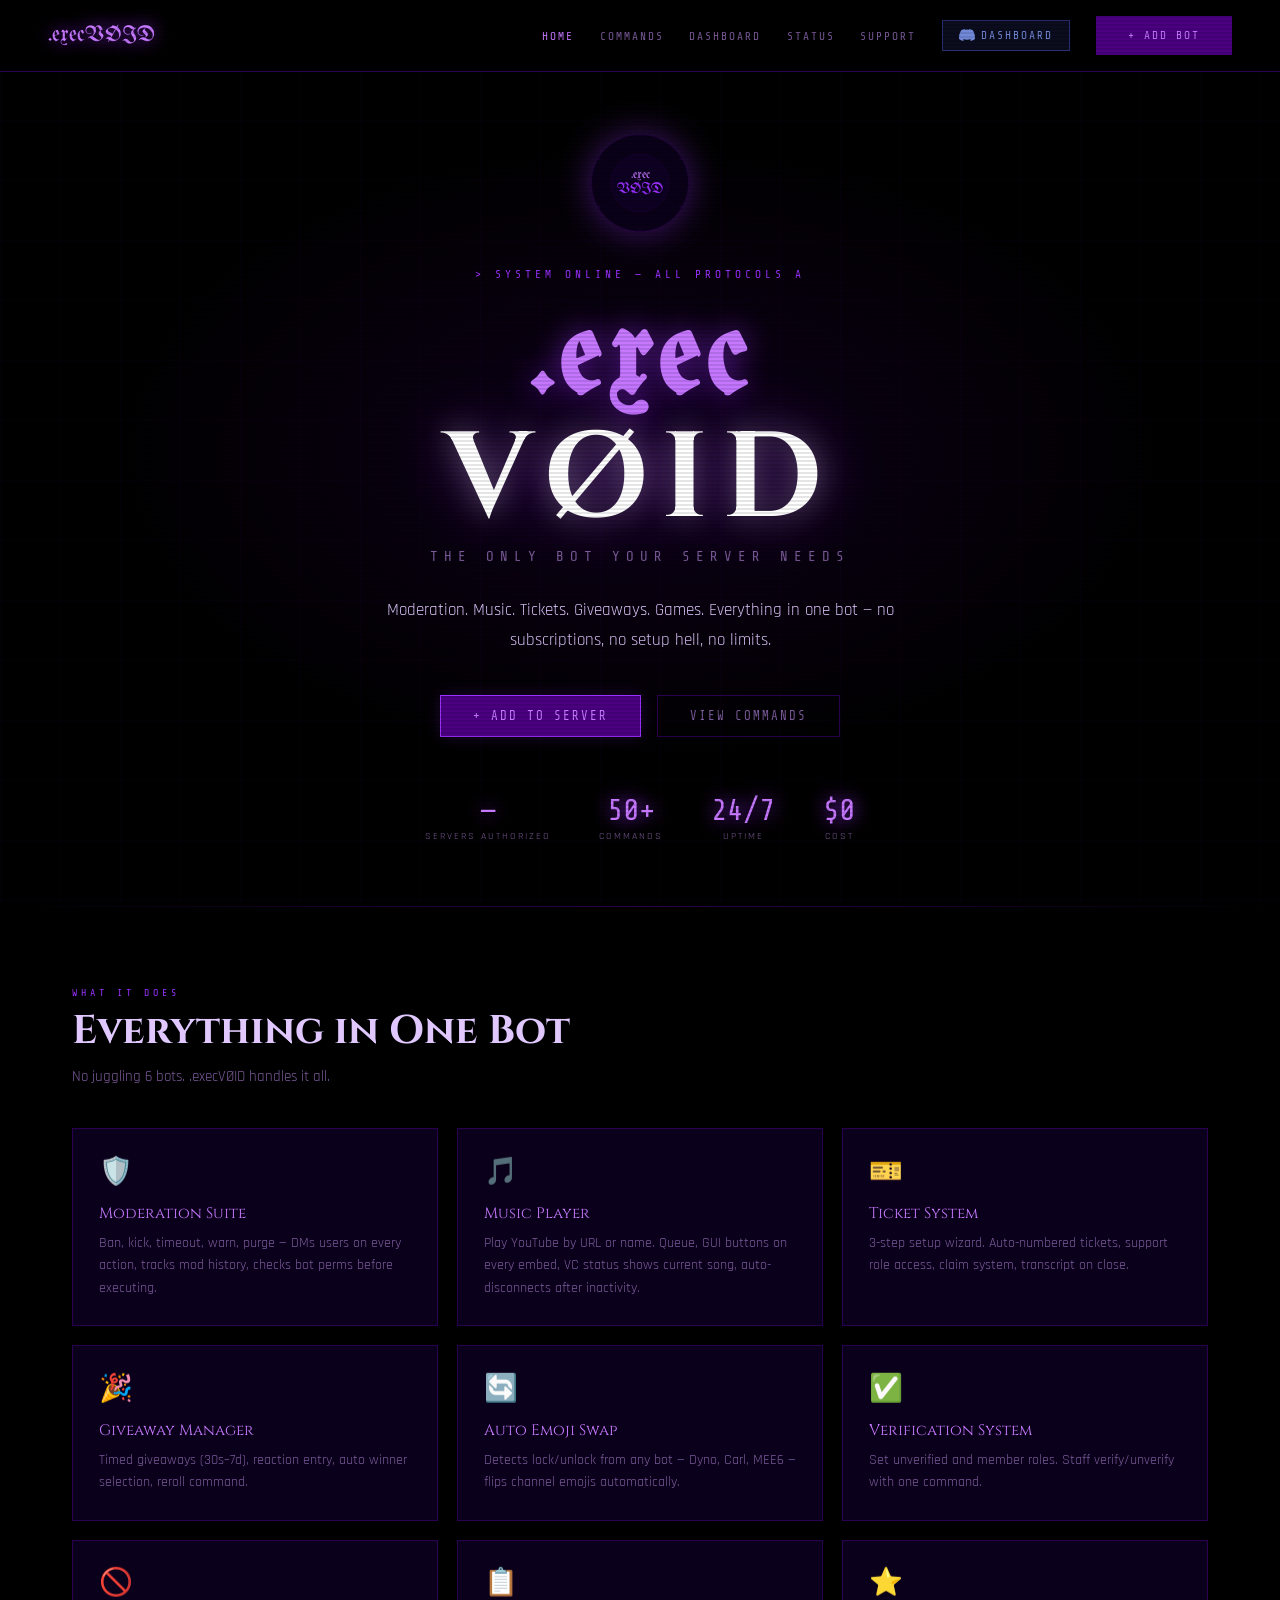
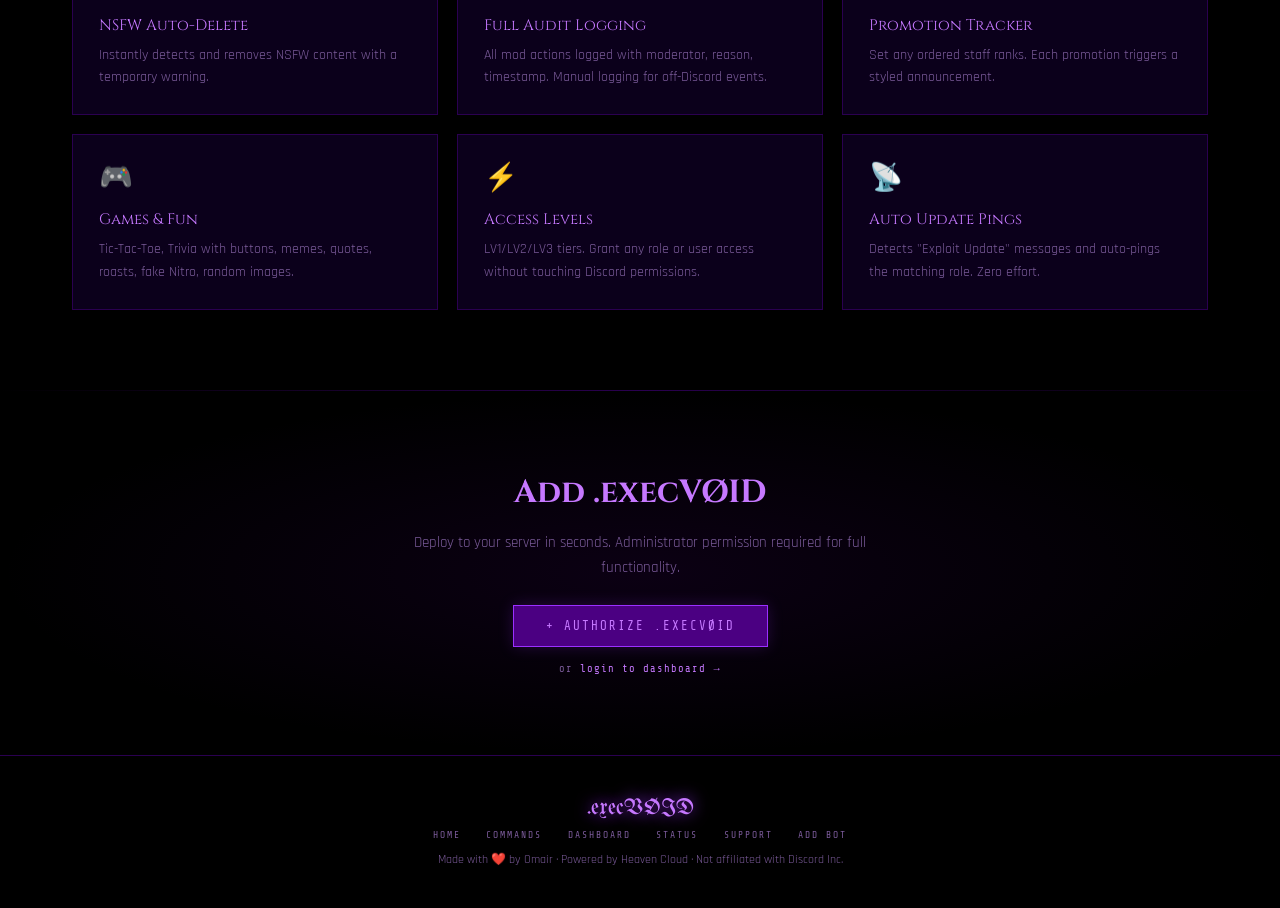
==== commit a79eced0: "Add files via upload" ====
--- a/index.html
+++ b/index.html
@@ -5,6 +5,7 @@
   <meta name="viewport" content="width=device-width, initial-scale=1.0"/>
   <title>.execVØID — Discord Bot</title>
   <link href="https://fonts.googleapis.com/css2?family=UnifrakturMaguntia&family=Share+Tech+Mono&family=Rajdhani:wght@400;600;700&family=Cinzel:wght@700&display=swap" rel="stylesheet"/>
+  <link rel="icon" type="image/svg+xml" href="favicon.svg"/>
   <link rel="stylesheet" href="shared.css"/>
   <style>
     /* HERO */
